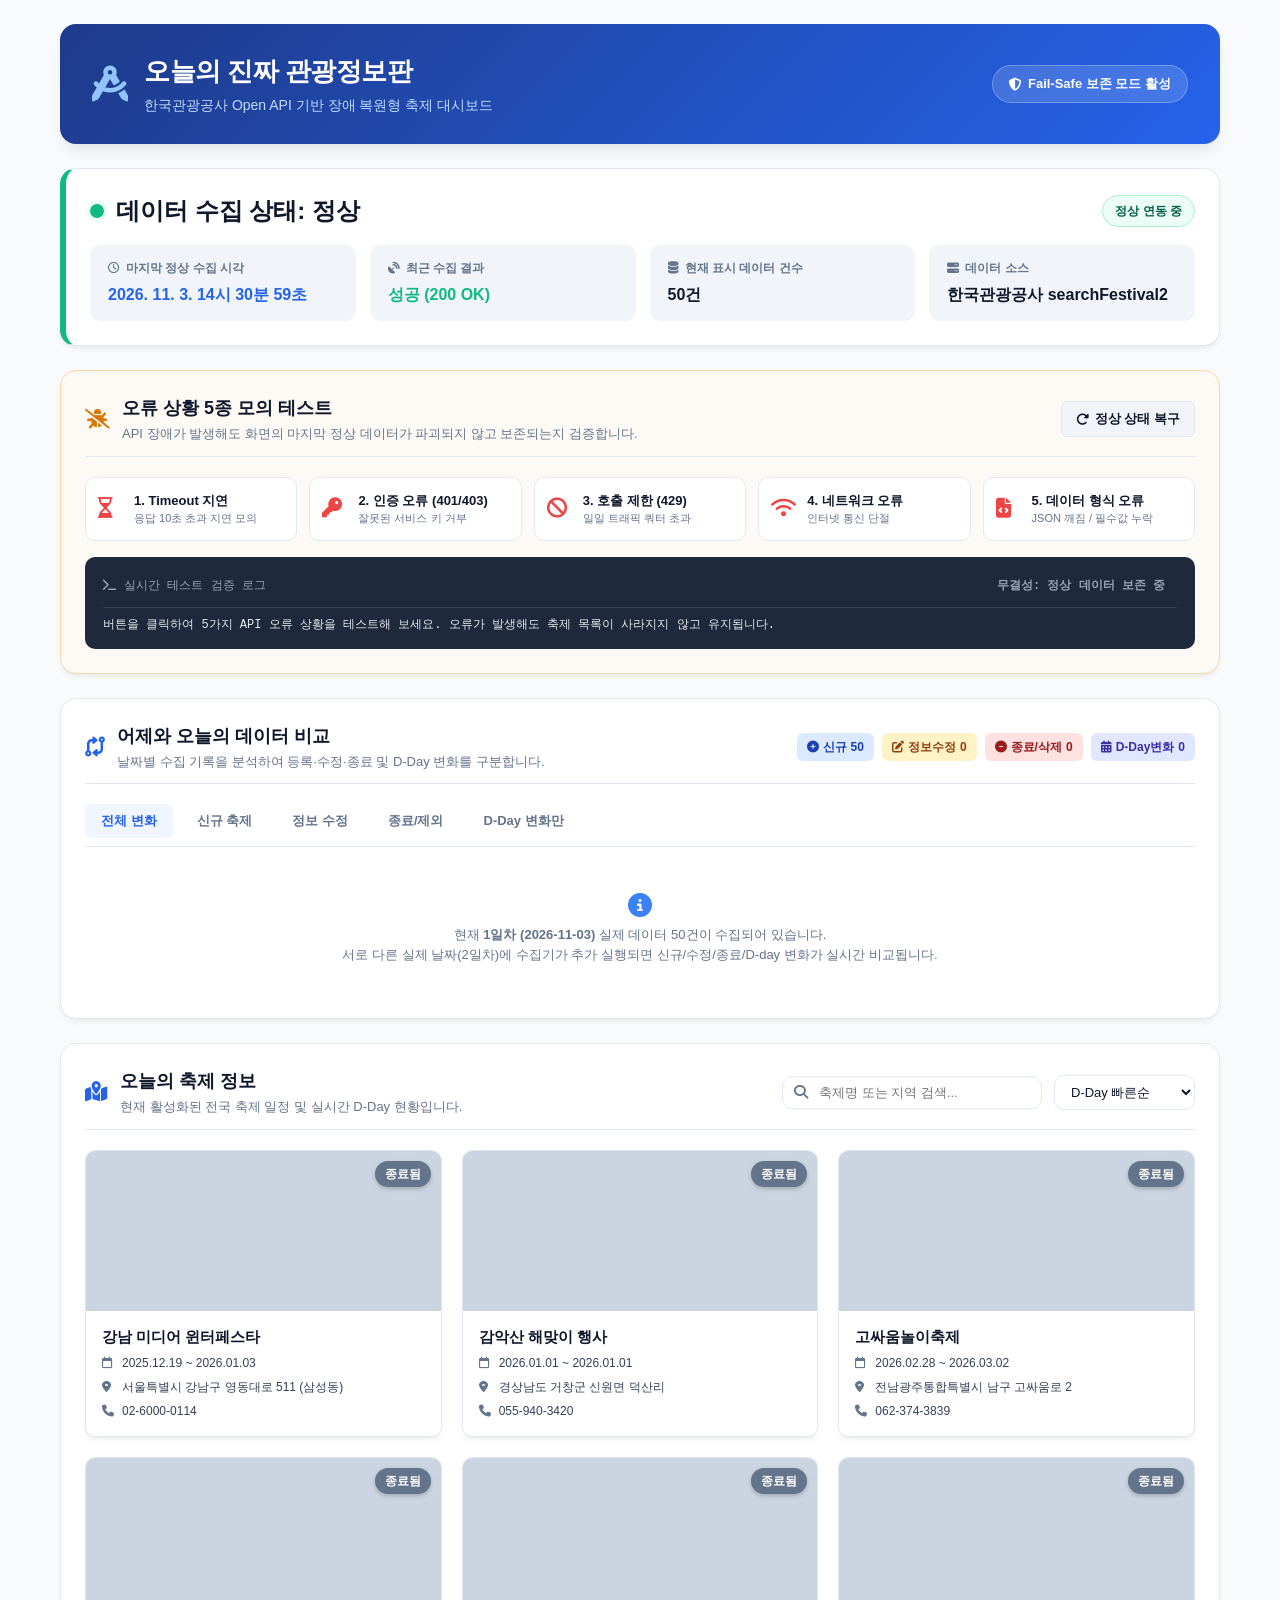
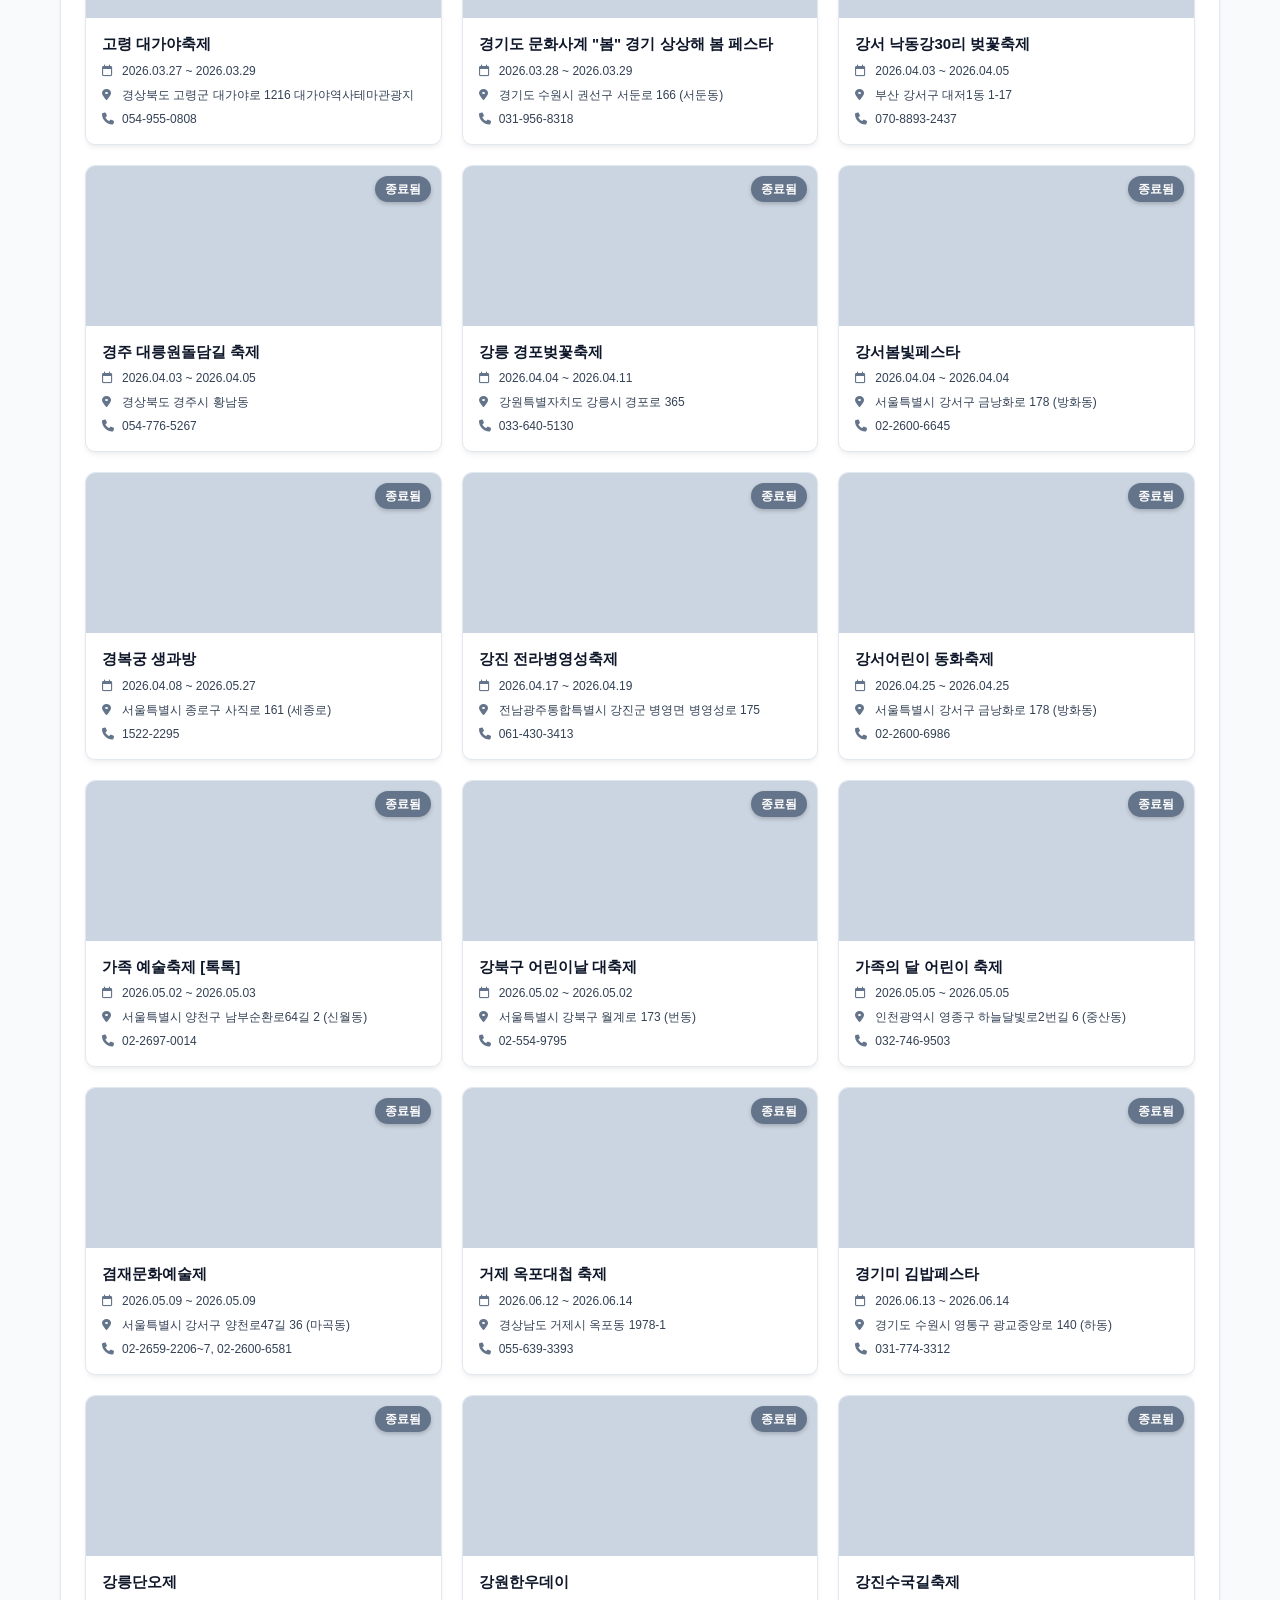
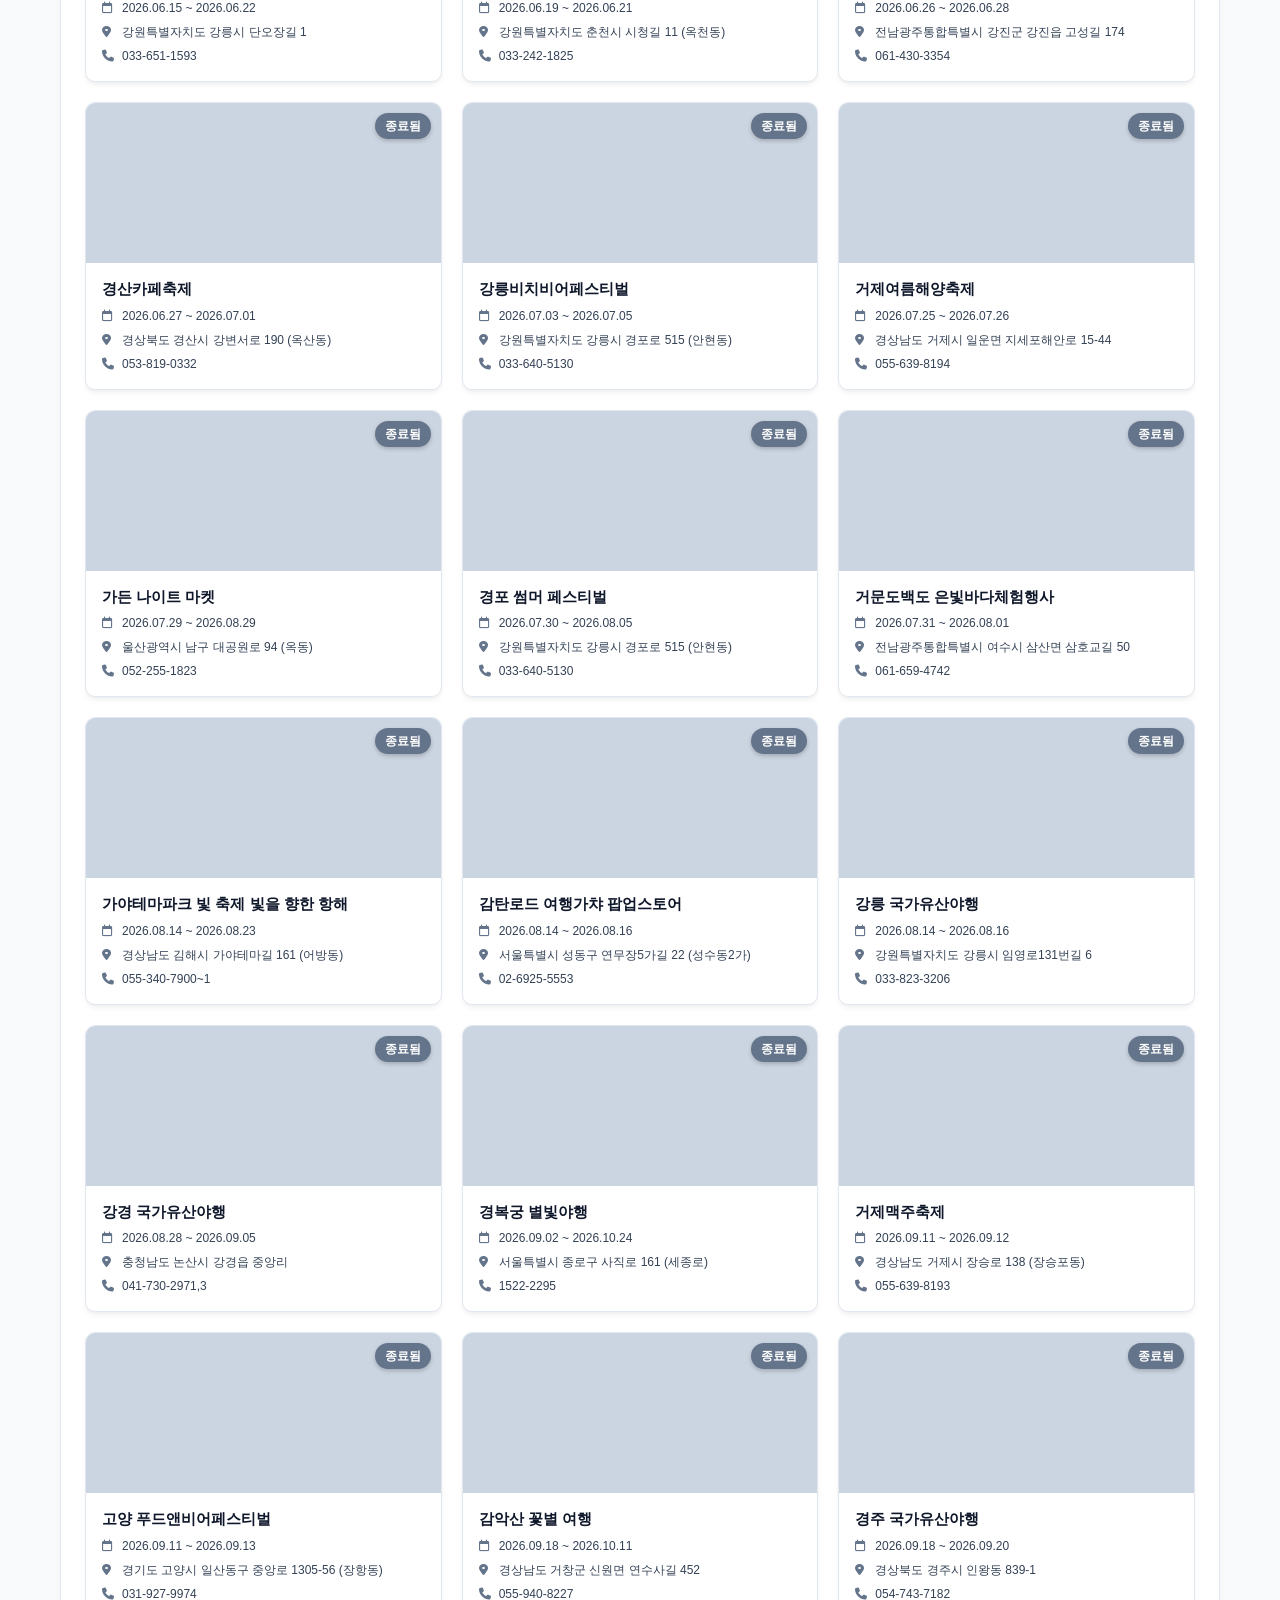
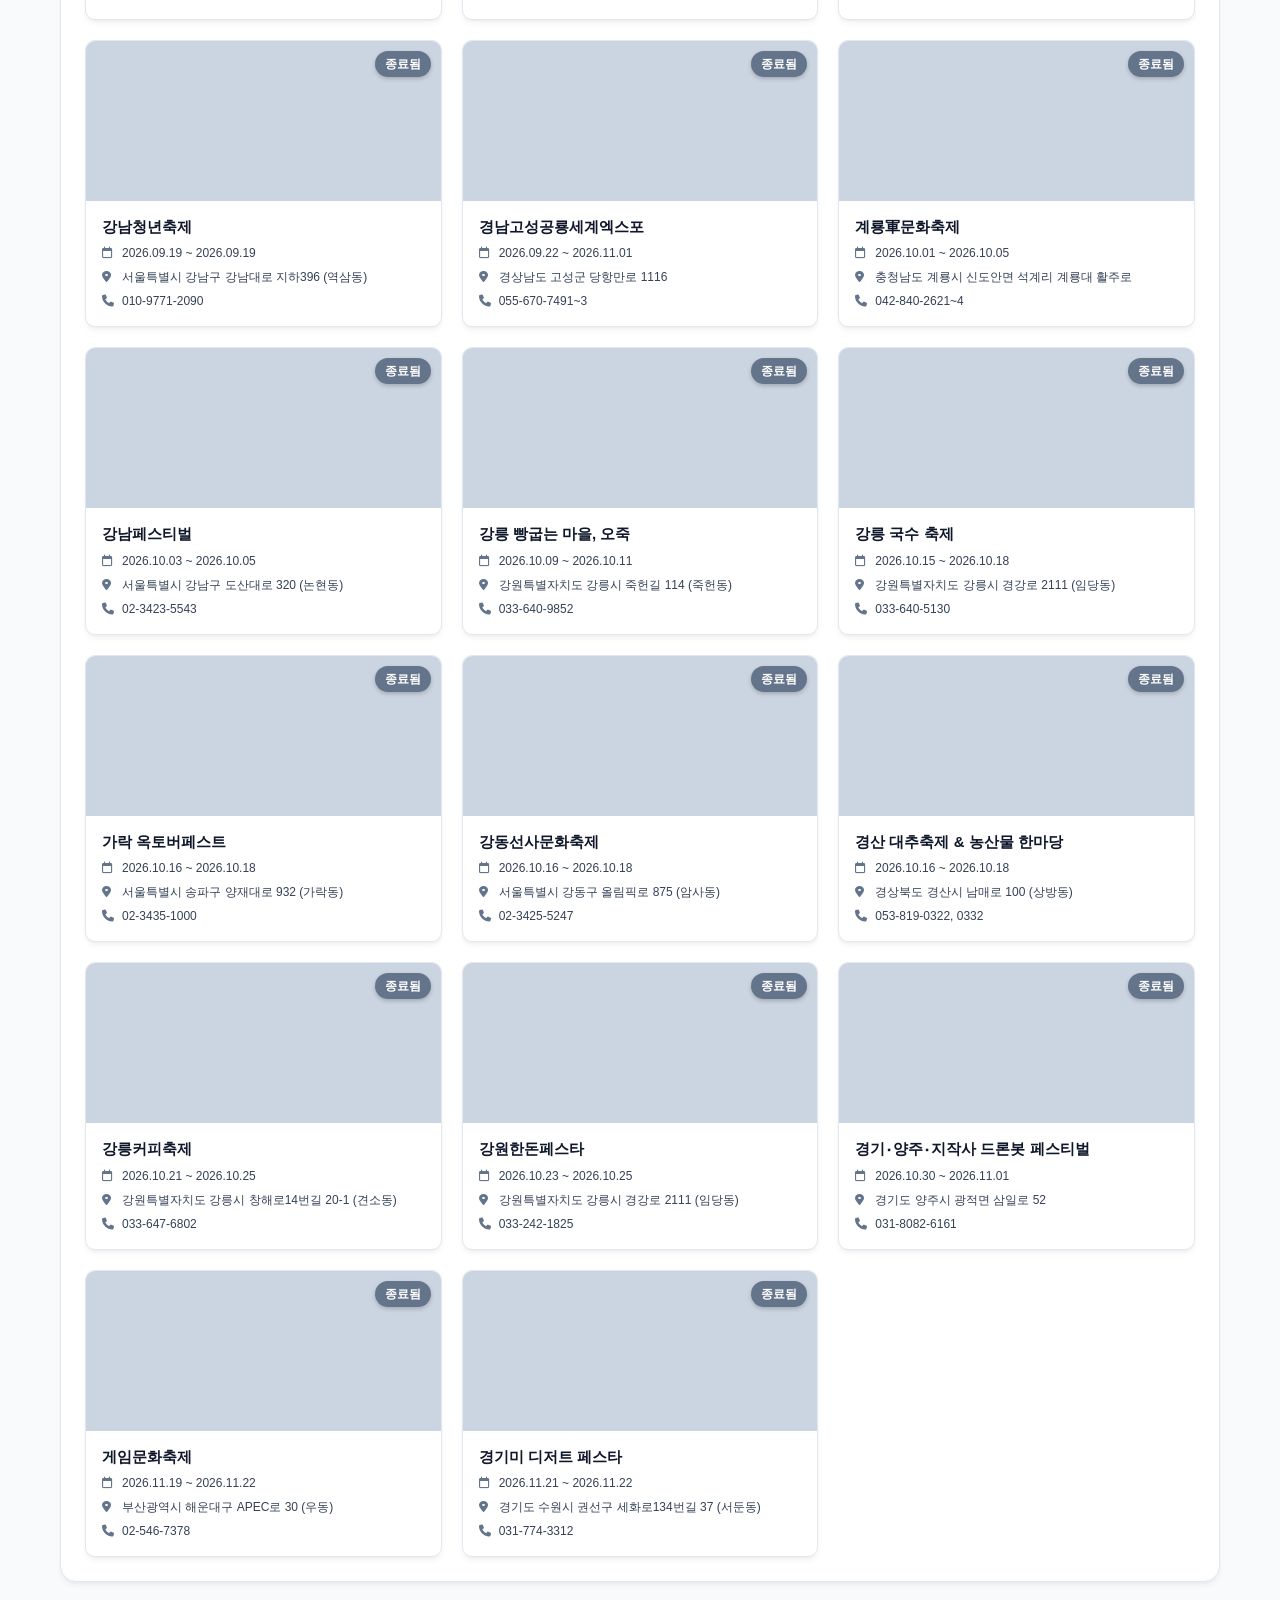
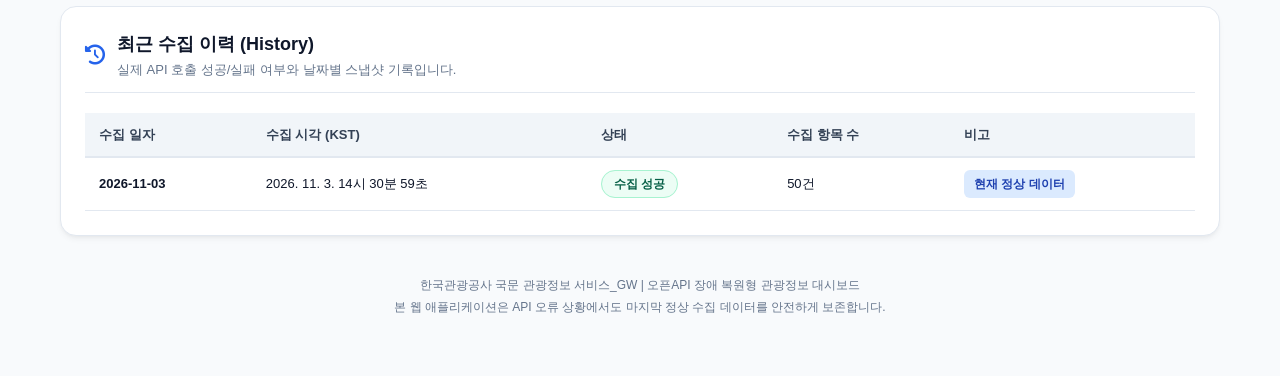
==== public/index.html @ 05edae43 "feat: 한국관광공사 API 연동 Fail-Safe 관광정보판 대시보드 및 5종 오류 테스트 구현" ====
<!DOCTYPE html>
<html lang="ko">
<head>
  <meta charset="UTF-8">
  <meta name="viewport" content="width=device-width, initial-scale=1.0">
  <title>오늘의 진짜 관광정보판 — 데이터가 안 올 때</title>
  <link rel="stylesheet" href="style.css">
  <link rel="stylesheet" href="https://cdnjs.cloudflare.com/ajax/libs/font-awesome/6.4.0/css/all.min.css">
</head>
<body>
  <div class="app-container">
    <!-- 헤더 -->
    <header class="main-header">
      <div class="header-content">
        <div class="logo-area">
          <i class="fa-solid fa-compass-drafting header-icon"></i>
          <div>
            <h1>오늘의 진짜 관광정보판</h1>
            <p class="subtitle">한국관광공사 Open API 기반 장애 복원형 축제 대시보드</p>
          </div>
        </div>
        <div class="header-badge">
          <span class="mode-badge"><i class="fa-solid fa-shield-halved"></i> Fail-Safe 보존 모드 활성</span>
        </div>
      </div>
    </header>

    <!-- 1. 오늘의 데이터 상태 영역 -->
    <section class="section status-section">
      <div class="card status-card">
        <div class="status-header">
          <div class="status-indicator-group">
            <span class="status-dot success" id="status-dot"></span>
            <h2 id="status-title">데이터 수집 상태: 정상</h2>
          </div>
          <span class="badge success" id="status-badge">정상 연동 중</span>
        </div>

        <div class="status-alert-banner hidden" id="status-banner">
          <i class="fa-solid fa-triangle-exclamation"></i>
          <div class="banner-text">
            <strong id="banner-title">API 응답 지연 / 오류 발생</strong>
            <p id="banner-desc">현재 API 통신에 일시적인 장애가 발생했으나, <strong>마지막 정상 수집된 데이터</strong>를 안전하게 보존하여 표시 중입니다.</p>
          </div>
        </div>

        <div class="status-grid">
          <div class="status-box">
            <span class="label"><i class="fa-regular fa-clock"></i> 마지막 정상 수집 시각</span>
            <span class="val highlight" id="last-success-time">로딩 중...</span>
          </div>
          <div class="status-box">
            <span class="label"><i class="fa-solid fa-satellite-dish"></i> 최근 수집 결과</span>
            <span class="val text-success" id="recent-result">성공 (200 OK)</span>
          </div>
          <div class="status-box">
            <span class="label"><i class="fa-solid fa-database"></i> 현재 표시 데이터 건수</span>
            <span class="val" id="current-count">0건</span>
          </div>
          <div class="status-box">
            <span class="label"><i class="fa-solid fa-server"></i> 데이터 소스</span>
            <span class="val text-muted">한국관광공사 searchFestival2</span>
          </div>
        </div>
      </div>
    </section>

    <!-- 5. 오류 테스트 5종 패널 (지시사항 4-④ & 5-5) -->
    <section class="section error-test-section">
      <div class="card error-test-card">
        <div class="section-title-wrap">
          <div class="title-with-icon">
            <i class="fa-solid fa-bug-slash icon-alert"></i>
            <div>
              <h3>오류 상황 5종 모의 테스트</h3>
              <p class="section-desc">API 장애가 발생해도 화면의 마지막 정상 데이터가 파괴되지 않고 보존되는지 검증합니다.</p>
            </div>
          </div>
          <button class="btn btn-reset" id="btn-reset-normal" title="정상 상태로 복구">
            <i class="fa-solid fa-rotate-right"></i> 정상 상태 복구
          </button>
        </div>

        <div class="test-buttons-grid">
          <button class="btn-test" data-test="timeout">
            <span class="test-icon"><i class="fa-regular fa-hourglass-half"></i></span>
            <div class="test-info">
              <strong>1. Timeout 지연</strong>
              <small>응답 10초 초과 지연 모의</small>
            </div>
          </button>
          <button class="btn-test" data-test="auth">
            <span class="test-icon"><i class="fa-solid fa-key"></i></span>
            <div class="test-info">
              <strong>2. 인증 오류 (401/403)</strong>
              <small>잘못된 서비스 키 거부</small>
            </div>
          </button>
          <button class="btn-test" data-test="rate-limit">
            <span class="test-icon"><i class="fa-solid fa-ban"></i></span>
            <div class="test-info">
              <strong>3. 호출 제한 (429)</strong>
              <small>일일 트래픽 쿼터 초과</small>
            </div>
          </button>
          <button class="btn-test" data-test="network">
            <span class="test-icon"><i class="fa-solid fa-wifi"></i></span>
            <div class="test-info">
              <strong>4. 네트워크 오류</strong>
              <small>인터넷 통신 단절</small>
            </div>
          </button>
          <button class="btn-test" data-test="malformed">
            <span class="test-icon"><i class="fa-solid fa-file-code"></i></span>
            <div class="test-info">
              <strong>5. 데이터 형식 오류</strong>
              <small>JSON 깨짐 / 필수값 누락</small>
            </div>
          </button>
        </div>

        <div class="test-result-box" id="test-result-box">
          <div class="result-header">
            <span><i class="fa-solid fa-terminal"></i> 실시간 테스트 검증 로그</span>
            <span class="badge" id="data-integrity-badge">무결성: 정상 데이터 보존 중</span>
          </div>
          <pre id="test-log">버튼을 클릭하여 5가지 API 오류 상황을 테스트해 보세요. 오류가 발생해도 축제 목록이 사라지지 않고 유지됩니다.</pre>
        </div>
      </div>
    </section>

    <!-- 3. 어제와 오늘의 데이터 비교 (지시사항 4-② & 5-3) -->
    <section class="section diff-section">
      <div class="card diff-card">
        <div class="section-title-wrap">
          <div class="title-with-icon">
            <i class="fa-solid fa-code-compare icon-primary"></i>
            <div>
              <h3>어제와 오늘의 데이터 비교</h3>
              <p class="section-desc">날짜별 수집 기록을 분석하여 등록·수정·종료 및 D-Day 변화를 구분합니다.</p>
            </div>
          </div>
          <div class="diff-summary-tags">
            <span class="tag tag-new"><i class="fa-solid fa-plus-circle"></i> 신규 <b id="diff-new-cnt">0</b></span>
            <span class="tag tag-edit"><i class="fa-solid fa-pen-to-square"></i> 정보수정 <b id="diff-edit-cnt">0</b></span>
            <span class="tag tag-end"><i class="fa-solid fa-circle-minus"></i> 종료/삭제 <b id="diff-del-cnt">0</b></span>
            <span class="tag tag-dday"><i class="fa-solid fa-calendar-days"></i> D-Day변화 <b id="diff-dday-cnt">0</b></span>
          </div>
        </div>

        <div class="diff-tabs">
          <button class="diff-tab active" data-tab="all">전체 변화</button>
          <button class="diff-tab" data-tab="new">신규 축제</button>
          <button class="diff-tab" data-tab="edit">정보 수정</button>
          <button class="diff-tab" data-tab="end">종료/제외</button>
          <button class="diff-tab" data-tab="dday">D-Day 변화만</button>
        </div>

        <div class="diff-list" id="diff-list">
          <div class="empty-state">비교 데이터를 분석하는 중입니다...</div>
        </div>
      </div>
    </section>

    <!-- 2. 오늘의 축제 정보 영역 (지시사항 4-① & 5-2) -->
    <section class="section festival-section">
      <div class="card festival-card">
        <div class="section-title-wrap">
          <div class="title-with-icon">
            <i class="fa-solid fa-map-location-dot icon-primary"></i>
            <div>
              <h3>오늘의 축제 정보</h3>
              <p class="section-desc">현재 활성화된 전국 축제 일정 및 실시간 D-Day 현황입니다.</p>
            </div>
          </div>
          <div class="search-sort-bar">
            <div class="search-input-wrap">
              <i class="fa-solid fa-magnifying-glass"></i>
              <input type="text" id="search-input" placeholder="축제명 또는 지역 검색...">
            </div>
            <select id="sort-select" class="custom-select">
              <option value="dday-asc">D-Day 빠른순</option>
              <option value="dday-desc">D-Day 늦은순</option>
              <option value="title-asc">축제명 가나다순</option>
              <option value="modified-desc">최근 수정일순</option>
            </select>
          </div>
        </div>

        <div class="festivals-grid" id="festivals-grid">
          <!-- 축제 카드들이 렌더링됩니다 -->
        </div>
      </div>
    </section>

    <!-- 4. 최근 수집 이력 (지시사항 4-⑤ & 5-4) -->
    <section class="section history-section">
      <div class="card history-card">
        <div class="section-title-wrap">
          <div class="title-with-icon">
            <i class="fa-solid fa-history icon-primary"></i>
            <div>
              <h3>최근 수집 이력 (History)</h3>
              <p class="section-desc">실제 API 호출 성공/실패 여부와 날짜별 스냅샷 기록입니다.</p>
            </div>
          </div>
        </div>

        <div class="history-table-container">
          <table class="history-table">
            <thead>
              <tr>
                <th>수집 일자</th>
                <th>수집 시각 (KST)</th>
                <th>상태</th>
                <th>수집 항목 수</th>
                <th>비고</th>
              </tr>
            </thead>
            <tbody id="history-tbody">
              <!-- 히스토리 목록이 렌더링됩니다 -->
            </tbody>
          </table>
        </div>
      </div>
    </section>

    <footer class="main-footer">
      <p>한국관광공사 국문 관광정보 서비스_GW | 오픈API 장애 복원형 관광정보 대시보드</p>
      <p class="sub">본 웹 애플리케이션은 API 오류 상황에서도 마지막 정상 수집 데이터를 안전하게 보존합니다.</p>
    </footer>
  </div>

  <script src="script.js"></script>
</body>
</html>
---- public/style.css ----
/* =========================================================
   오늘의 진짜 관광정보판 — 현대적 & 신뢰성 높은 반응형 스타일시트
   ========================================================= */

:root {
  --primary: #2563eb;
  --primary-hover: #1d4ed8;
  --primary-light: #eff6ff;
  --success: #10b981;
  --success-bg: #ecfdf5;
  --warning: #f59e0b;
  --warning-bg: #fffbeb;
  --danger: #ef4444;
  --danger-bg: #fef2f2;
  --dark: #0f172a;
  --gray-700: #334155;
  --gray-500: #64748b;
  --gray-200: #e2e8f0;
  --gray-100: #f1f5f9;
  --bg-body: #f8fafc;
  --card-bg: #ffffff;
  --radius-lg: 16px;
  --radius-md: 10px;
  --radius-sm: 6px;
  --shadow: 0 4px 6px -1px rgba(0, 0, 0, 0.05), 0 2px 4px -2px rgba(0, 0, 0, 0.05);
  --shadow-lg: 0 10px 15px -3px rgba(0, 0, 0, 0.08), 0 4px 6px -4px rgba(0, 0, 0, 0.04);
}

* {
  box-sizing: border-box;
  margin: 0;
  padding: 0;
}

body {
  font-family: -apple-system, BlinkMacSystemFont, "Pretendard", "Segoe UI", Roboto, "Helvetica Neue", Arial, sans-serif;
  background-color: var(--bg-body);
  color: var(--dark);
  line-height: 1.5;
  -webkit-font-smoothing: antialiased;
}

.app-container {
  max-width: 1200px;
  margin: 0 auto;
  padding: 24px 20px 60px;
}

/* Header */
.main-header {
  background: linear-gradient(135deg, #1e3a8a 0%, #2563eb 100%);
  color: #ffffff;
  padding: 28px 32px;
  border-radius: var(--radius-lg);
  margin-bottom: 24px;
  box-shadow: var(--shadow-lg);
}

.header-content {
  display: flex;
  justify-content: space-between;
  align-items: center;
  flex-wrap: wrap;
  gap: 16px;
}

.logo-area {
  display: flex;
  align-items: center;
  gap: 16px;
}

.header-icon {
  font-size: 36px;
  color: #93c5fd;
}

.main-header h1 {
  font-size: 26px;
  font-weight: 800;
  letter-spacing: -0.5px;
}

.main-header .subtitle {
  font-size: 14px;
  color: #bfdbfe;
  margin-top: 4px;
}

.mode-badge {
  background: rgba(255, 255, 255, 0.15);
  backdrop-filter: blur(8px);
  padding: 8px 16px;
  border-radius: 9999px;
  font-size: 13px;
  font-weight: 600;
  border: 1px solid rgba(255, 255, 255, 0.25);
  display: inline-flex;
  align-items: center;
  gap: 6px;
}

/* Sections & Cards */
.section {
  margin-bottom: 24px;
}

.card {
  background: var(--card-bg);
  border-radius: var(--radius-lg);
  padding: 24px;
  border: 1px solid var(--gray-200);
  box-shadow: var(--shadow);
}

.section-title-wrap {
  display: flex;
  justify-content: space-between;
  align-items: center;
  flex-wrap: wrap;
  gap: 12px;
  margin-bottom: 20px;
  padding-bottom: 12px;
  border-bottom: 1px solid var(--gray-200);
}

.title-with-icon {
  display: flex;
  align-items: center;
  gap: 12px;
}

.title-with-icon h3 {
  font-size: 18px;
  font-weight: 700;
  color: var(--dark);
}

.section-desc {
  font-size: 13px;
  color: var(--gray-500);
  margin-top: 2px;
}

.icon-primary {
  font-size: 20px;
  color: var(--primary);
}

.icon-alert {
  font-size: 20px;
  color: #d97706;
}

/* 1. Status Section */
.status-card {
  background: #ffffff;
  border-left: 6px solid var(--success);
  transition: all 0.3s ease;
}

.status-card.error-mode {
  border-left-color: var(--danger);
}

.status-header {
  display: flex;
  justify-content: space-between;
  align-items: center;
  margin-bottom: 16px;
}

.status-indicator-group {
  display: flex;
  align-items: center;
  gap: 12px;
}

.status-dot {
  width: 14px;
  height: 14px;
  border-radius: 50%;
  background-color: var(--success);
  box-shadow: 0 0 0 4px var(--success-bg);
  animation: pulse 2s infinite;
}

.status-dot.error {
  background-color: var(--danger);
  box-shadow: 0 0 0 4px var(--danger-bg);
}

@keyframes pulse {
  0% { transform: scale(0.95); opacity: 0.9; }
  50% { transform: scale(1.1); opacity: 1; }
  100% { transform: scale(0.95); opacity: 0.9; }
}

.status-grid {
  display: grid;
  grid-template-columns: repeat(auto-fit, minmax(220px, 1fr));
  gap: 14px;
}

.status-box {
  background: var(--gray-100);
  padding: 14px 18px;
  border-radius: var(--radius-md);
  display: flex;
  flex-direction: column;
  gap: 6px;
}

.status-box .label {
  font-size: 12px;
  color: var(--gray-500);
  font-weight: 600;
  display: flex;
  align-items: center;
  gap: 6px;
}

.status-box .val {
  font-size: 16px;
  font-weight: 700;
  color: var(--dark);
}

.status-box .val.highlight {
  color: var(--primary);
}

.status-box .val.text-success {
  color: var(--success);
}

.status-alert-banner {
  background-color: #fef2f2;
  border: 1px solid #fecaca;
  color: #991b1b;
  padding: 14px 18px;
  border-radius: var(--radius-md);
  display: flex;
  align-items: flex-start;
  gap: 14px;
  margin-bottom: 18px;
}

.status-alert-banner i {
  font-size: 22px;
  margin-top: 2px;
  color: var(--danger);
}

.status-alert-banner.hidden {
  display: none;
}

.banner-text strong {
  display: block;
  font-size: 14px;
  margin-bottom: 2px;
}

.banner-text p {
  font-size: 13px;
  line-height: 1.4;
}

/* Badges & Tags */
.badge {
  padding: 6px 12px;
  border-radius: 9999px;
  font-size: 12px;
  font-weight: 700;
}

.badge.success {
  background: var(--success-bg);
  color: #065f46;
  border: 1px solid #a7f3d0;
}

.badge.danger {
  background: var(--danger-bg);
  color: #991b1b;
  border: 1px solid #fecaca;
}

/* 5. Error Testing Section */
.error-test-card {
  background: #fdfaf6;
  border-color: #fed7aa;
}

.test-buttons-grid {
  display: grid;
  grid-template-columns: repeat(auto-fit, minmax(190px, 1fr));
  gap: 12px;
  margin-bottom: 16px;
}

.btn-test {
  background: #ffffff;
  border: 1px solid var(--gray-200);
  border-radius: var(--radius-md);
  padding: 14px 12px;
  text-align: left;
  cursor: pointer;
  transition: all 0.2s ease;
  display: flex;
  align-items: center;
  gap: 10px;
}

.btn-test:hover {
  border-color: var(--danger);
  background-color: var(--danger-bg);
  transform: translateY(-2px);
  box-shadow: 0 4px 6px -1px rgba(239, 68, 68, 0.15);
}

.btn-test .test-icon {
  font-size: 20px;
  color: var(--danger);
  min-width: 26px;
}

.btn-test strong {
  display: block;
  font-size: 13px;
  color: var(--dark);
}

.btn-test small {
  font-size: 11px;
  color: var(--gray-500);
}

.btn-reset {
  background: var(--gray-100);
  color: var(--dark);
  border: 1px solid var(--gray-200);
  padding: 8px 14px;
  border-radius: var(--radius-sm);
  font-size: 13px;
  font-weight: 600;
  cursor: pointer;
  display: inline-flex;
  align-items: center;
  gap: 6px;
  transition: background 0.2s ease;
}

.btn-reset:hover {
  background: var(--gray-200);
}

.test-result-box {
  background: #1e293b;
  color: #e2e8f0;
  border-radius: var(--radius-md);
  padding: 14px 18px;
  font-family: Consolas, Monaco, monospace;
}

.result-header {
  display: flex;
  justify-content: space-between;
  align-items: center;
  margin-bottom: 8px;
  font-size: 12px;
  color: #94a3b8;
  border-bottom: 1px solid #334155;
  padding-bottom: 6px;
}

#test-log {
  white-space: pre-wrap;
  font-size: 12px;
  line-height: 1.6;
  max-height: 120px;
  overflow-y: auto;
}

/* 3. Diff Section */
.diff-summary-tags {
  display: flex;
  gap: 8px;
  flex-wrap: wrap;
}

.tag {
  padding: 5px 10px;
  border-radius: var(--radius-sm);
  font-size: 12px;
  font-weight: 600;
  display: inline-flex;
  align-items: center;
  gap: 4px;
}

.tag-new { background: #dbeafe; color: #1e40af; }
.tag-edit { background: #fef3c7; color: #92400e; }
.tag-end { background: #fee2e2; color: #991b1b; }
.tag-dday { background: #e0e7ff; color: #3730a3; }

.diff-tabs {
  display: flex;
  gap: 8px;
  margin-bottom: 16px;
  border-bottom: 1px solid var(--gray-200);
  padding-bottom: 8px;
  overflow-x: auto;
}

.diff-tab {
  background: transparent;
  border: none;
  padding: 8px 16px;
  border-radius: var(--radius-sm);
  font-size: 13px;
  font-weight: 600;
  color: var(--gray-500);
  cursor: pointer;
  white-space: nowrap;
}

.diff-tab.active {
  background: var(--primary-light);
  color: var(--primary);
}

.diff-list {
  display: flex;
  flex-direction: column;
  gap: 10px;
}

.diff-item {
  padding: 12px 16px;
  border-radius: var(--radius-md);
  border: 1px solid var(--gray-200);
  display: flex;
  justify-content: space-between;
  align-items: center;
  flex-wrap: wrap;
  gap: 10px;
  background: #ffffff;
}

.diff-item.diff-new { border-left: 4px solid #3b82f6; }
.diff-item.diff-edit { border-left: 4px solid #f59e0b; }
.diff-item.diff-end { border-left: 4px solid #ef4444; background: #fff5f5; }
.diff-item.diff-dday { border-left: 4px solid #6366f1; }

.diff-info strong {
  font-size: 14px;
  color: var(--dark);
}

.diff-info .meta {
  font-size: 12px;
  color: var(--gray-500);
  margin-top: 2px;
}

/* 2. Festivals Section */
.search-sort-bar {
  display: flex;
  gap: 12px;
  align-items: center;
}

.search-input-wrap {
  position: relative;
  min-width: 260px;
}

.search-input-wrap i {
  position: absolute;
  left: 12px;
  top: 50%;
  transform: translateY(-50%);
  color: var(--gray-500);
  font-size: 14px;
}

.search-input-wrap input {
  width: 100%;
  padding: 8px 12px 8px 36px;
  border-radius: var(--radius-md);
  border: 1px solid var(--gray-200);
  font-size: 13px;
  outline: none;
}

.search-input-wrap input:focus {
  border-color: var(--primary);
  box-shadow: 0 0 0 3px rgba(37, 99, 235, 0.1);
}

.custom-select {
  padding: 8px 12px;
  border-radius: var(--radius-md);
  border: 1px solid var(--gray-200);
  font-size: 13px;
  background: #ffffff;
  color: var(--dark);
  outline: none;
  cursor: pointer;
}

.festivals-grid {
  display: grid;
  grid-template-columns: repeat(auto-fill, minmax(280px, 1fr));
  gap: 20px;
}

.festival-card-item {
  background: #ffffff;
  border: 1px solid var(--gray-200);
  border-radius: var(--radius-md);
  overflow: hidden;
  box-shadow: var(--shadow);
  display: flex;
  flex-direction: column;
  transition: transform 0.2s ease, box-shadow 0.2s ease;
}

.festival-card-item:hover {
  transform: translateY(-4px);
  box-shadow: var(--shadow-lg);
}

.card-img-wrap {
  width: 100%;
  height: 160px;
  background-color: #cbd5e1;
  position: relative;
  overflow: hidden;
}

.card-img {
  width: 100%;
  height: 160px;
  object-fit: cover;
  display: block;
}

.dday-badge {
  position: absolute;
  top: 10px;
  right: 10px;
  padding: 4px 10px;
  border-radius: 9999px;
  font-size: 12px;
  font-weight: 800;
  box-shadow: 0 2px 4px rgba(0,0,0,0.2);
}

.dday-future { background: #3b82f6; color: #ffffff; }
.dday-now { background: #10b981; color: #ffffff; animation: pulse 1.8s infinite; }
.dday-past { background: #64748b; color: #ffffff; }

.card-body {
  padding: 16px;
  display: flex;
  flex-direction: column;
  flex-grow: 1;
}

.card-body h4 {
  font-size: 15px;
  font-weight: 700;
  color: var(--dark);
  margin-bottom: 8px;
  line-height: 1.3;
}

.card-details {
  display: flex;
  flex-direction: column;
  gap: 6px;
  font-size: 12px;
  color: var(--gray-700);
  margin-top: auto;
}

.card-details span {
  display: flex;
  align-items: center;
  gap: 6px;
}

.card-details i {
  color: var(--gray-500);
  width: 14px;
}

/* 4. History Table */
.history-table-container {
  overflow-x: auto;
}

.history-table {
  width: 100%;
  border-collapse: collapse;
  font-size: 13px;
  text-align: left;
}

.history-table th {
  background: var(--gray-100);
  padding: 12px 14px;
  color: var(--gray-700);
  font-weight: 700;
  border-bottom: 2px solid var(--gray-200);
}

.history-table td {
  padding: 12px 14px;
  border-bottom: 1px solid var(--gray-200);
  color: var(--dark);
}

.history-table tr:hover {
  background-color: var(--bg-body);
}

/* Empty State */
.empty-state {
  text-align: center;
  padding: 30px;
  color: var(--gray-500);
  font-size: 13px;
}

/* Footer */
.main-footer {
  text-align: center;
  margin-top: 40px;
  font-size: 12px;
  color: var(--gray-500);
}

.main-footer .sub {
  margin-top: 4px;
  color: var(--gray-500);
}

/* Mobile Responsive */
@media (max-width: 768px) {
  .app-container {
    padding: 14px 12px 40px;
  }
  .main-header {
    padding: 20px;
  }
  .main-header h1 {
    font-size: 20px;
  }
  .search-sort-bar {
    flex-direction: column;
    width: 100%;
  }
  .search-input-wrap {
    min-width: 100%;
  }
  .custom-select {
    width: 100%;
  }
}
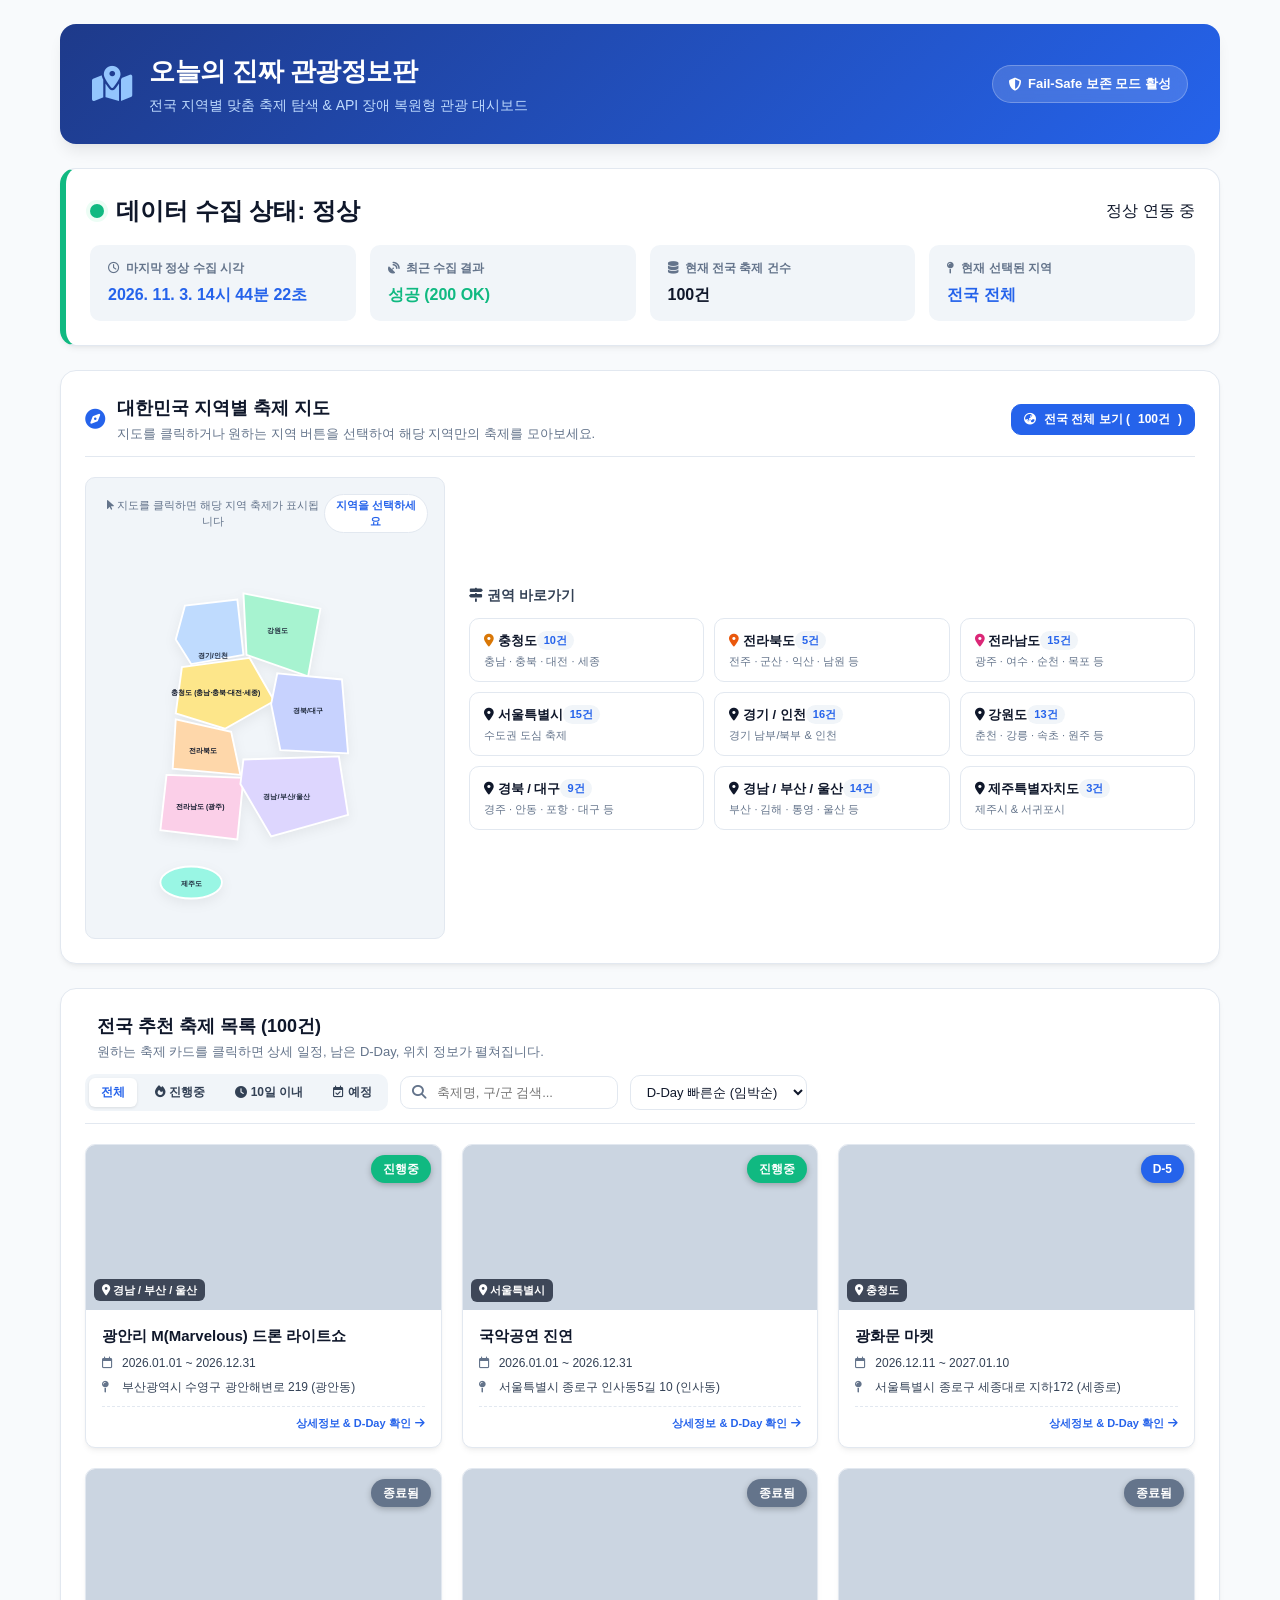
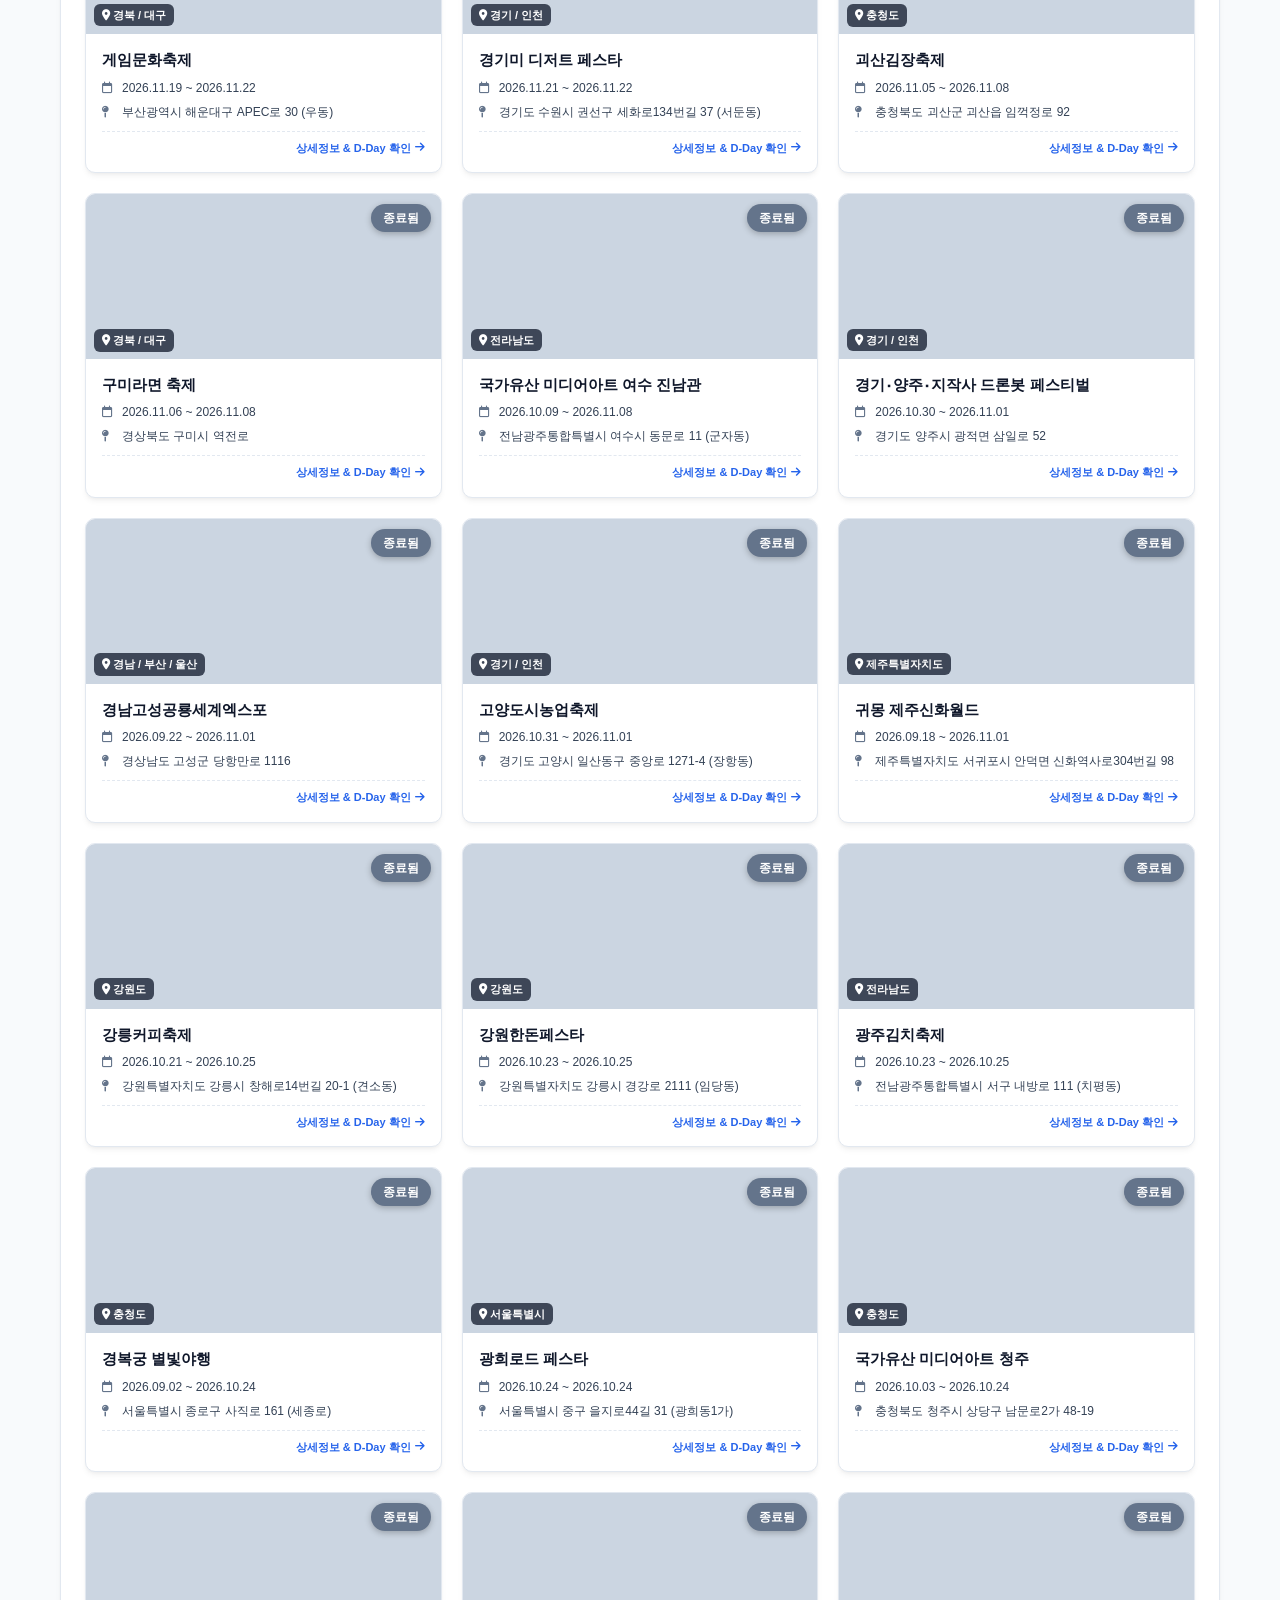
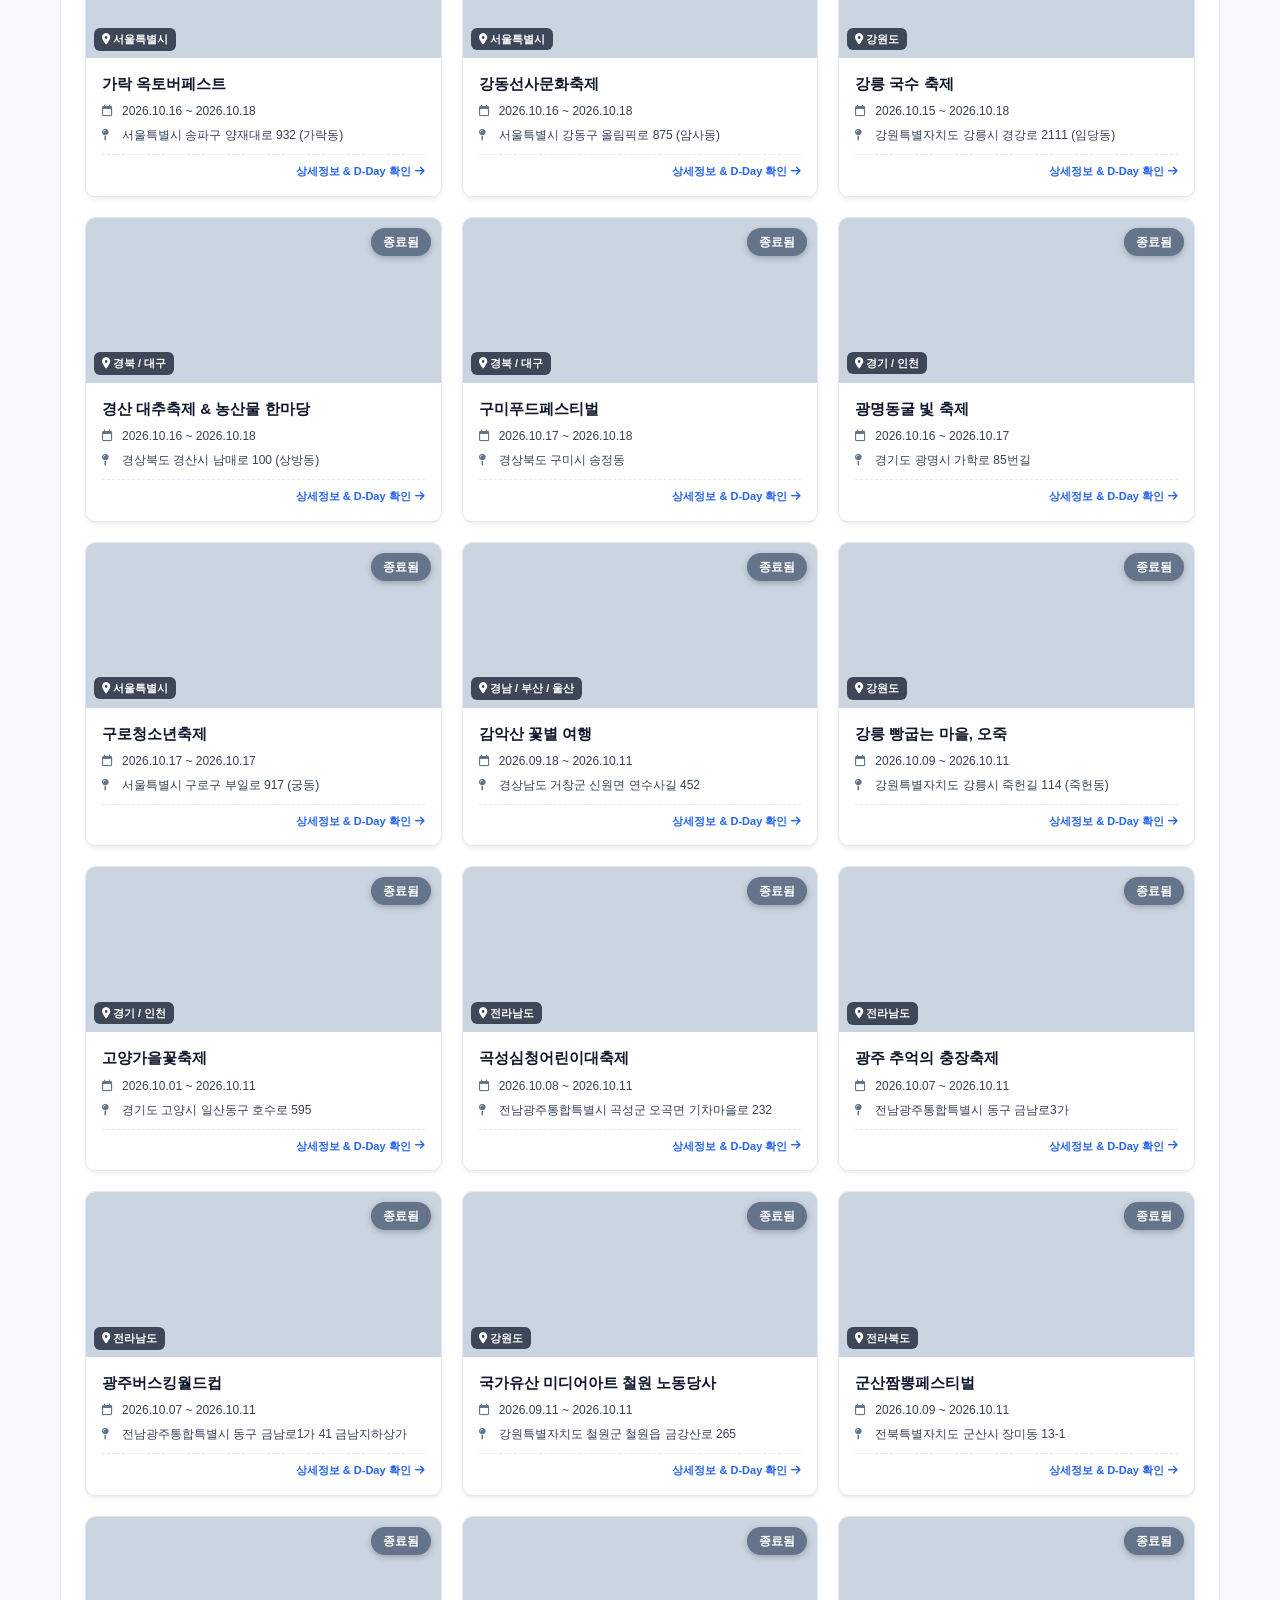
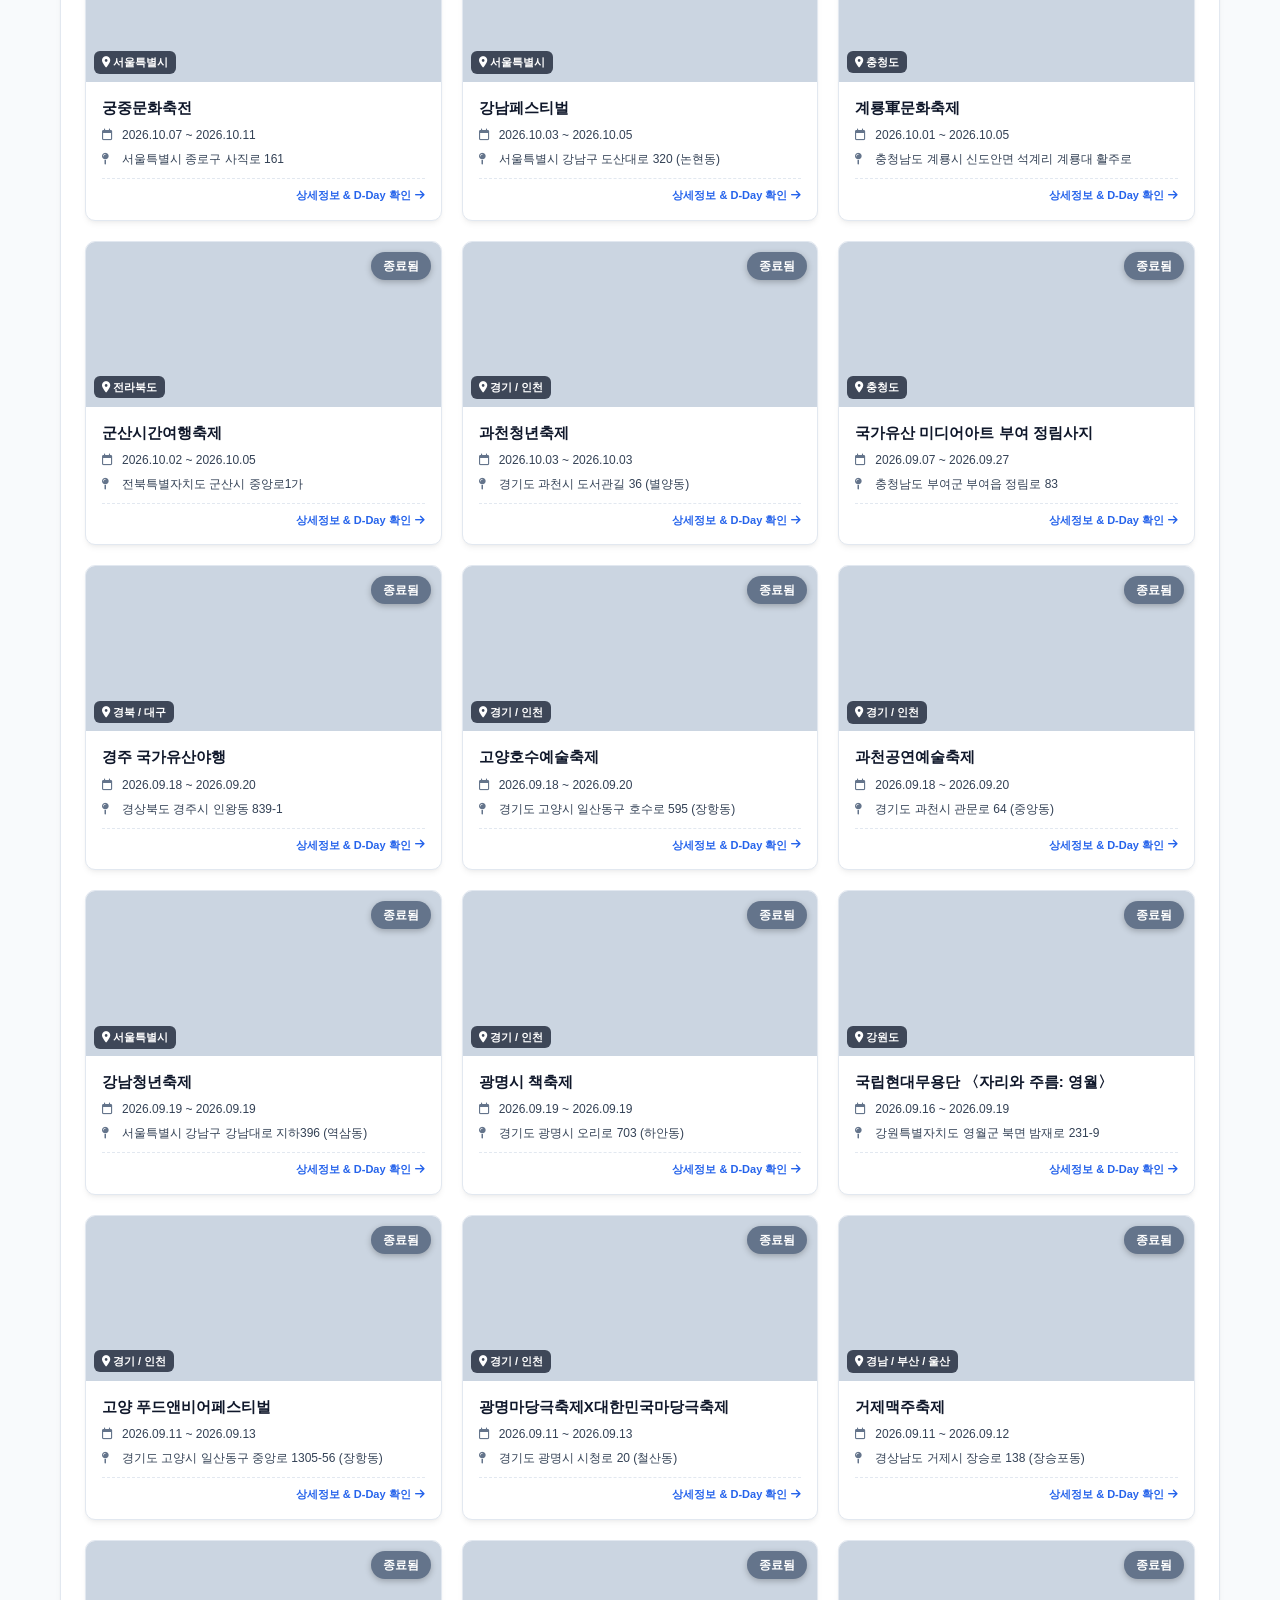
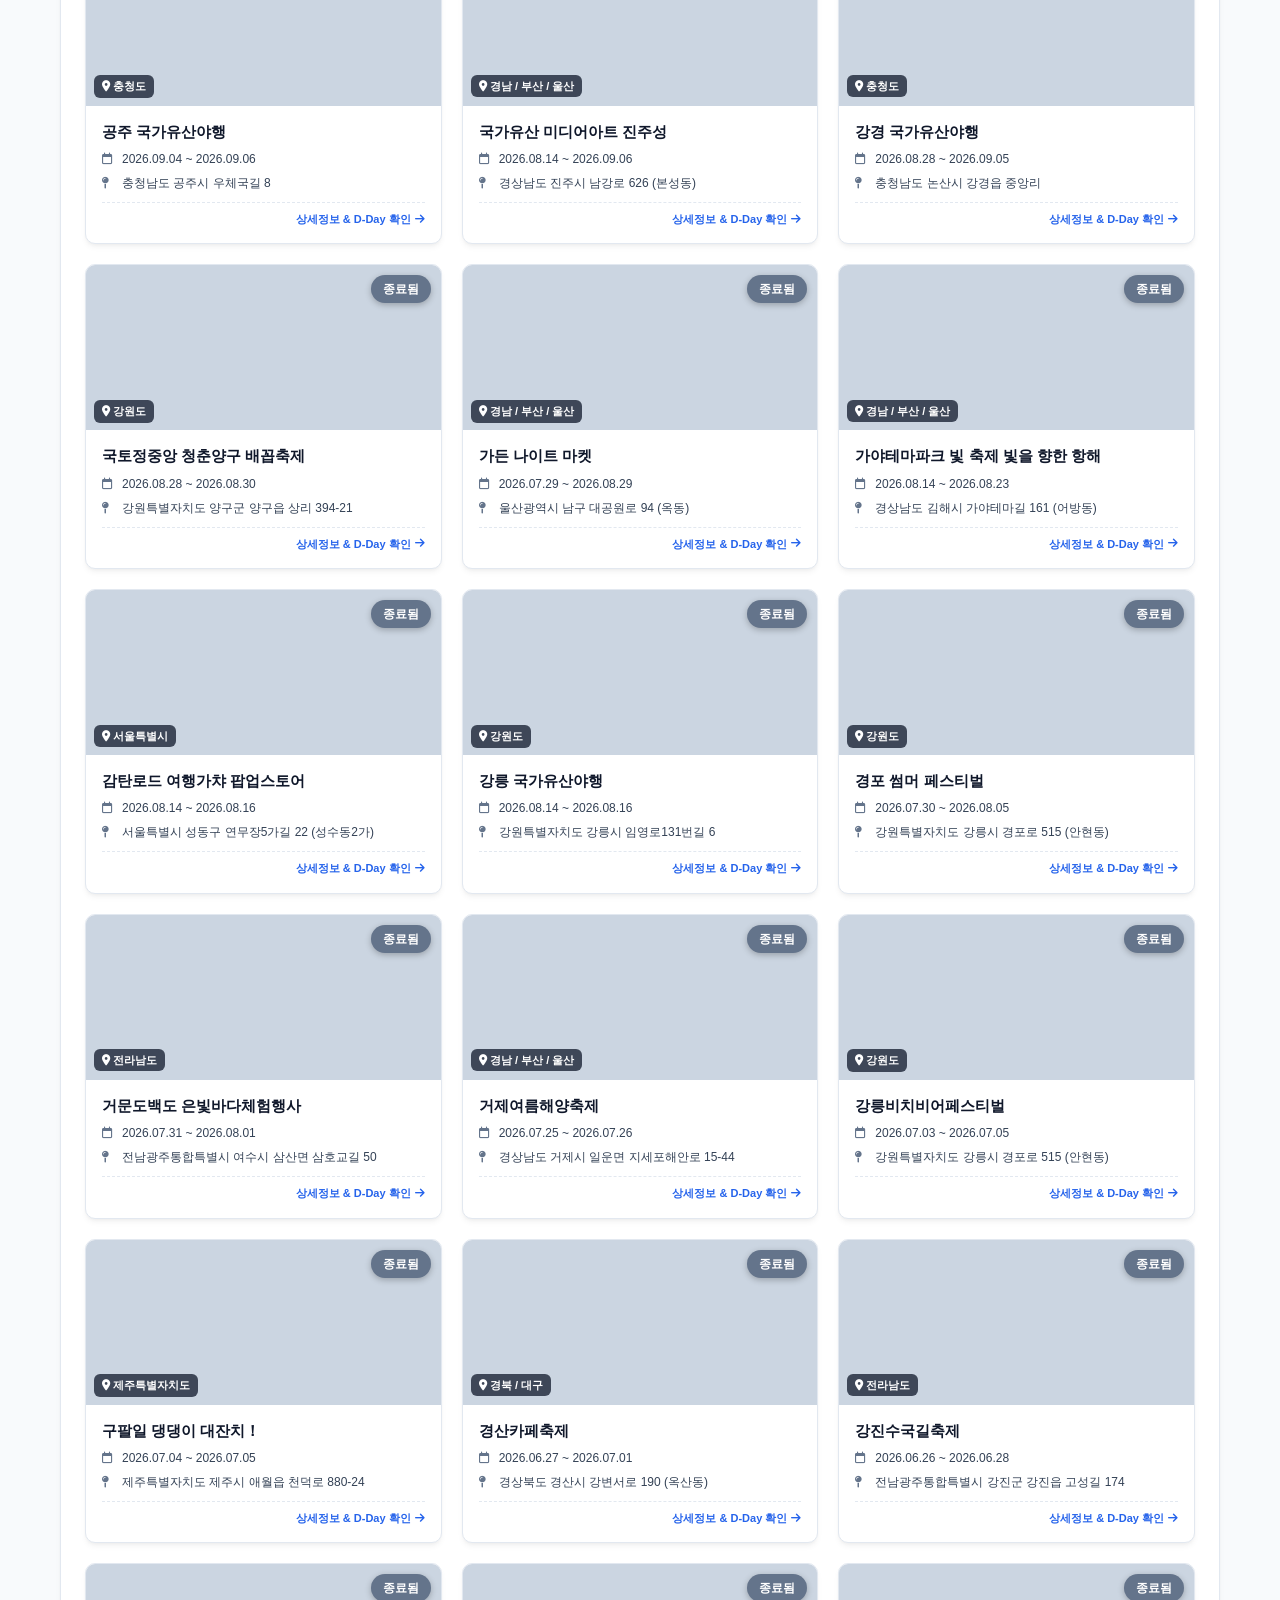
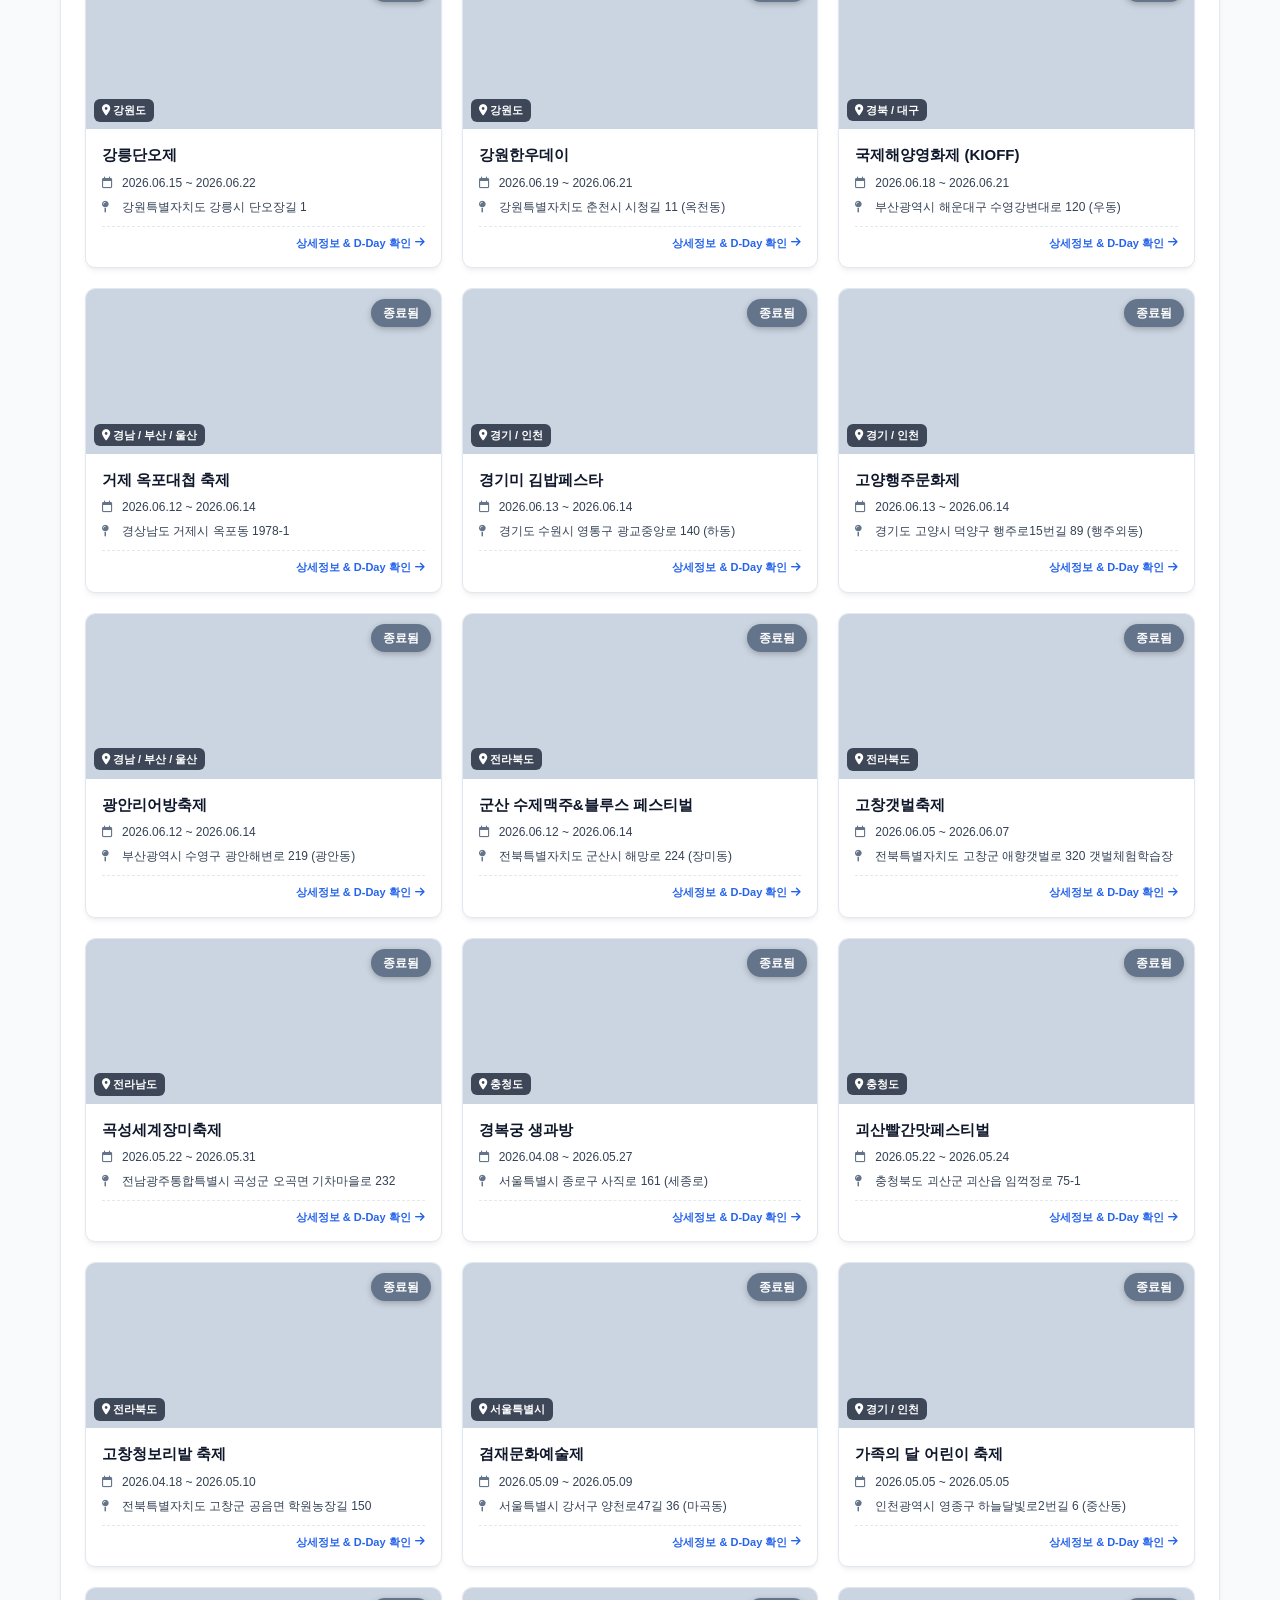
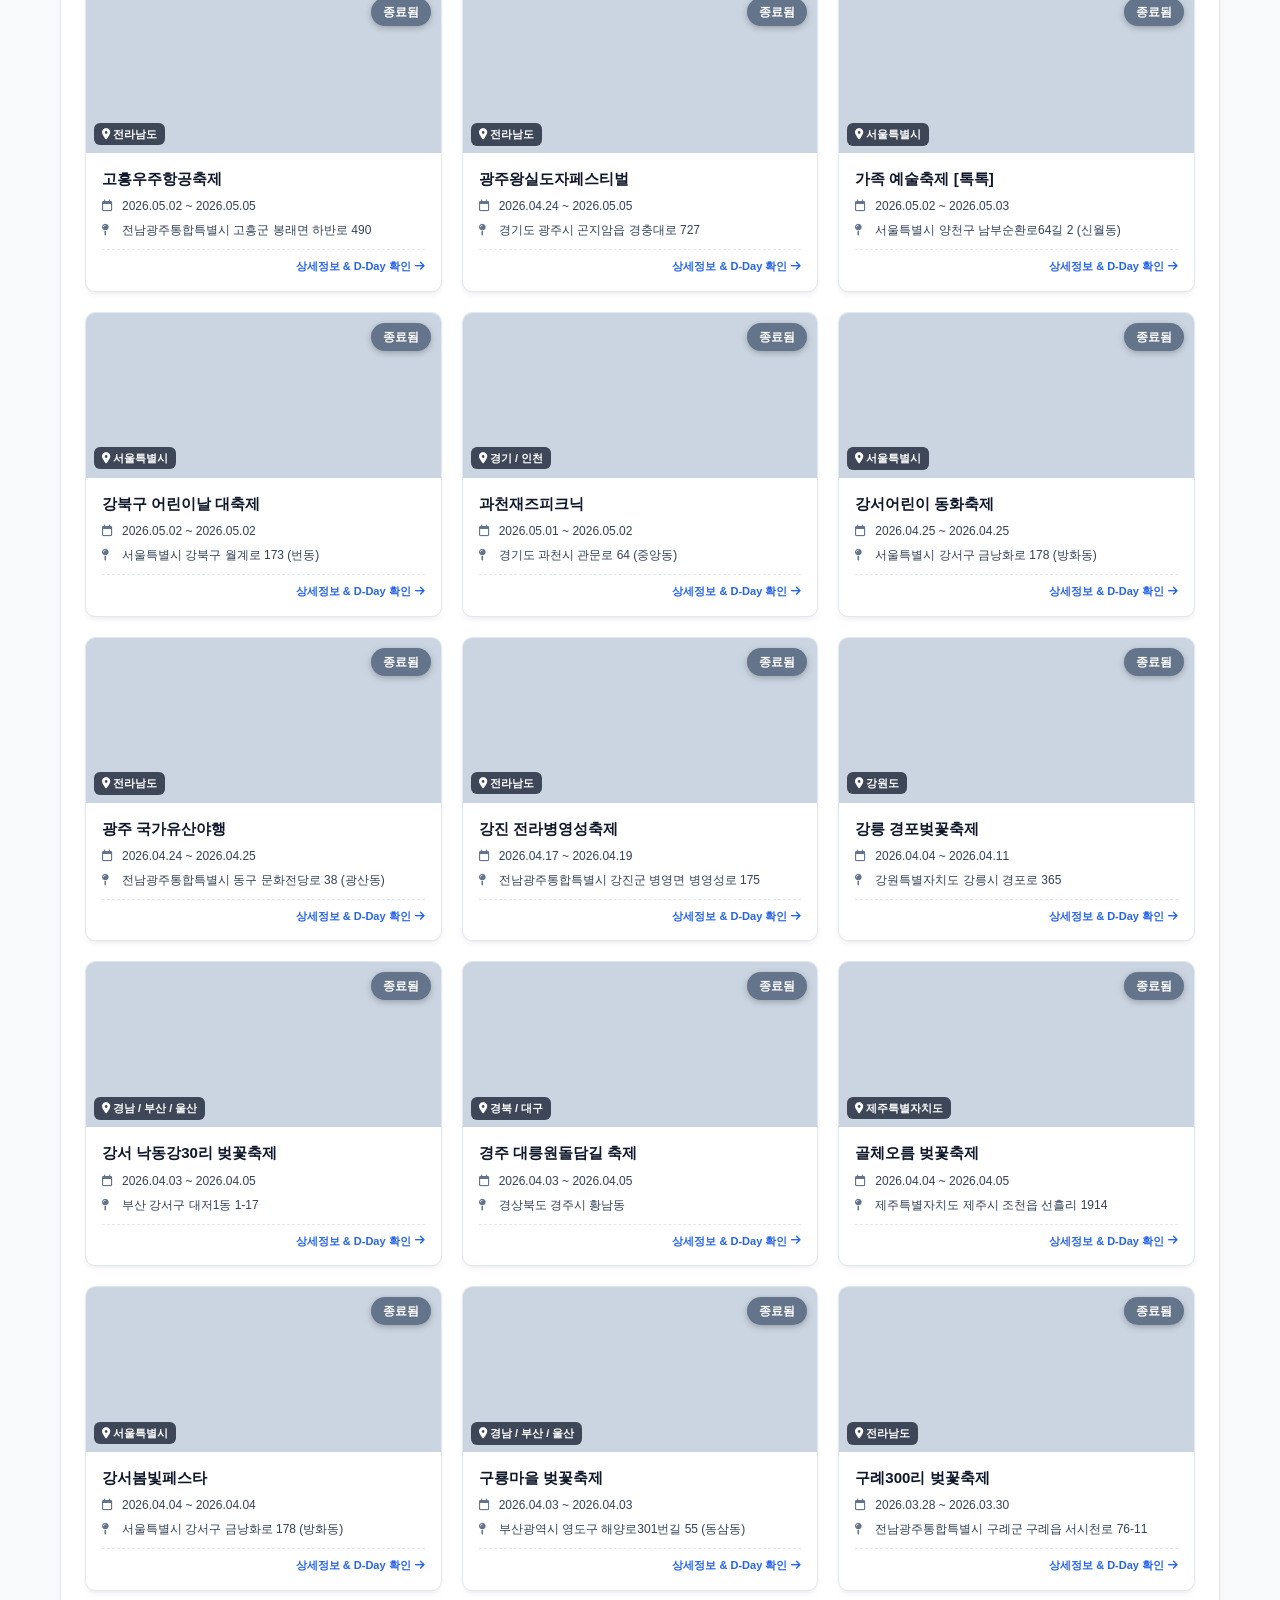
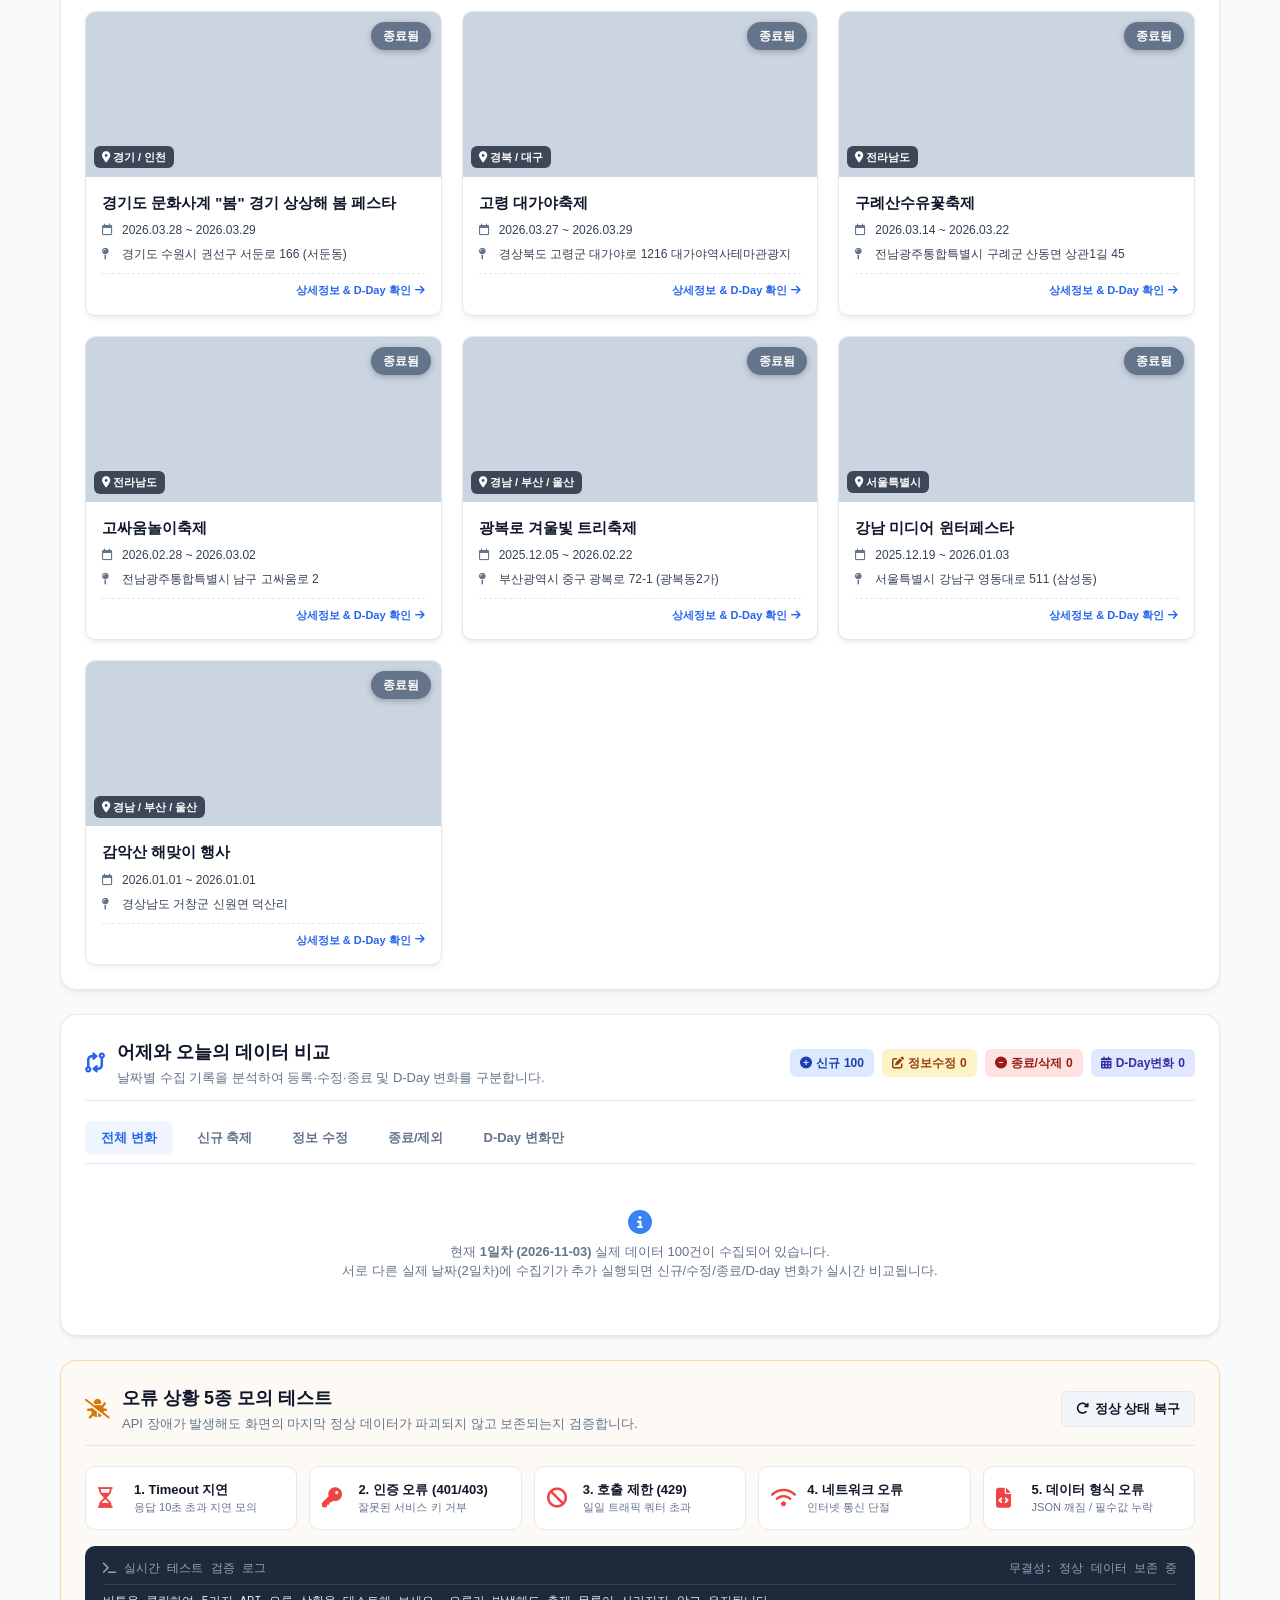
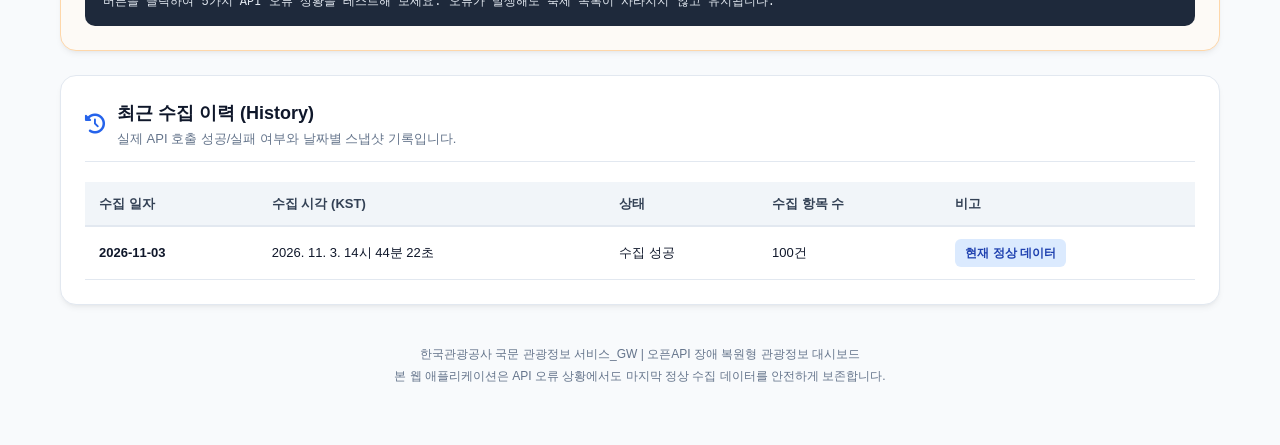
==== commit bbb04af1: "feat: 대한민국 지역별 축제 지도 선택 기능 및 축제 상세 정보/D-Day 모달 추가" ====
--- a/public/index.html
+++ b/public/index.html
@@ -3,7 +3,7 @@
 <head>
   <meta charset="UTF-8">
   <meta name="viewport" content="width=device-width, initial-scale=1.0">
-  <title>오늘의 진짜 관광정보판 — 데이터가 안 올 때</title>
+  <title>오늘의 진짜 관광정보판 — 지역별 축제 지도 & Fail-Safe 대시보드</title>
   <link rel="stylesheet" href="style.css">
   <link rel="stylesheet" href="https://cdnjs.cloudflare.com/ajax/libs/font-awesome/6.4.0/css/all.min.css">
 </head>
@@ -13,10 +13,10 @@
     <header class="main-header">
       <div class="header-content">
         <div class="logo-area">
-          <i class="fa-solid fa-compass-drafting header-icon"></i>
+          <i class="fa-solid fa-map-location-dot header-icon"></i>
           <div>
             <h1>오늘의 진짜 관광정보판</h1>
-            <p class="subtitle">한국관광공사 Open API 기반 장애 복원형 축제 대시보드</p>
+            <p class="subtitle">전국 지역별 맞춤 축제 탐색 & API 장애 복원형 관광 대시보드</p>
           </div>
         </div>
         <div class="header-badge">
@@ -25,7 +25,7 @@
       </div>
     </header>
 
-    <!-- 1. 오늘의 데이터 상태 영역 -->
+    <!-- 1. 오늘의 데이터 상태 영역 (지시사항 5-1) -->
     <section class="section status-section">
       <div class="card status-card">
         <div class="status-header">
@@ -54,13 +54,250 @@
             <span class="val text-success" id="recent-result">성공 (200 OK)</span>
           </div>
           <div class="status-box">
-            <span class="label"><i class="fa-solid fa-database"></i> 현재 표시 데이터 건수</span>
+            <span class="label"><i class="fa-solid fa-database"></i> 현재 전국 축제 건수</span>
             <span class="val" id="current-count">0건</span>
           </div>
           <div class="status-box">
-            <span class="label"><i class="fa-solid fa-server"></i> 데이터 소스</span>
-            <span class="val text-muted">한국관광공사 searchFestival2</span>
-          </div>
+            <span class="label"><i class="fa-solid fa-map-pin"></i> 현재 선택된 지역</span>
+            <span class="val highlight" id="selected-region-name">전국 전체</span>
+          </div>
+        </div>
+      </div>
+    </section>
+
+    <!-- ★ 신규 추가: 원하는 지역의 축제를 고를 수 있는 대한민국 지도 & 지역 선택 영역 -->
+    <section class="section map-selection-section" id="region-map-section">
+      <div class="card map-card">
+        <div class="section-title-wrap">
+          <div class="title-with-icon">
+            <i class="fa-solid fa-compass icon-primary"></i>
+            <div>
+              <h3>대한민국 지역별 축제 지도</h3>
+              <p class="section-desc">지도를 클릭하거나 원하는 지역 버튼을 선택하여 해당 지역만의 축제를 모아보세요.</p>
+            </div>
+          </div>
+          <button class="btn btn-sm btn-outline active" id="btn-region-all" data-region="all">
+            <i class="fa-solid fa-earth-asia"></i> 전국 전체 보기 (<span id="cnt-region-all">0</span>)
+          </button>
+        </div>
+
+        <div class="map-interactive-container">
+          <!-- 인터랙티브 SVG 지도 영역 -->
+          <div class="svg-map-wrapper">
+            <div class="map-title-bar">
+              <span><i class="fa-solid fa-arrow-pointer"></i> 지도를 클릭하면 해당 지역 축제가 표시됩니다</span>
+              <span id="map-hover-info" class="map-hover-tag">지역을 선택하세요</span>
+            </div>
+            
+            <svg id="korea-svg-map" viewBox="0 0 520 620" class="korea-map-svg">
+              <!-- 서울/경기/인천 -->
+              <g class="map-region-group" data-region="seoul" id="map-reg-seoul">
+                <circle cx="165" cy="145" r="24" class="region-node node-seoul" />
+                <text x="165" y="149" class="region-text">서울</text>
+              </g>
+              <g class="map-region-group" data-region="gyeonggi" id="map-reg-gyeonggi">
+                <path d="M130,105 L215,95 L225,185 L140,200 L115,160 Z" class="region-polygon poly-gyeonggi" />
+                <text x="175" y="190" class="region-text">경기/인천</text>
+              </g>
+
+              <!-- 강원도 -->
+              <g class="map-region-group" data-region="gangwon" id="map-reg-gangwon">
+                <path d="M225,85 L350,110 L330,220 L230,185 Z" class="region-polygon poly-gangwon" />
+                <text x="280" y="150" class="region-text">강원도</text>
+              </g>
+
+              <!-- 충청도 (충북 / 충남 / 대전 / 세종) -->
+              <g class="map-region-group" data-region="chungcheong" id="map-reg-chungcheong">
+                <path d="M125,205 L235,190 L275,260 L195,305 L115,280 Z" class="region-polygon poly-chungcheong" />
+                <text x="180" y="250" class="region-text highlight-region">충청도 (충남·충북·대전·세종)</text>
+              </g>
+
+              <!-- 경상북도 & 대구 -->
+              <g class="map-region-group" data-region="gyeongbuk" id="map-reg-gyeongbuk">
+                <path d="M280,215 L385,225 L395,345 L285,340 L270,265 Z" class="region-polygon poly-gyeongbuk" />
+                <text x="330" y="280" class="region-text">경북/대구</text>
+              </g>
+
+              <!-- 전라북도 -->
+              <g class="map-region-group" data-region="jeonbuk" id="map-reg-jeonbuk">
+                <path d="M115,290 L205,310 L220,380 L110,370 Z" class="region-polygon poly-jeonbuk" />
+                <text x="160" y="345" class="region-text highlight-region">전라북도</text>
+              </g>
+
+              <!-- 전라남도 & 광주 -->
+              <g class="map-region-group" data-region="jeonnam" id="map-reg-jeonnam">
+                <path d="M100,380 L225,385 L215,485 L90,470 Z" class="region-polygon poly-jeonnam" />
+                <text x="155" y="435" class="region-text highlight-region">전라남도 (광주)</text>
+              </g>
+
+              <!-- 경상남도 & 부산/울산 -->
+              <g class="map-region-group" data-region="gyeongnam" id="map-reg-gyeongnam">
+                <path d="M225,355 L380,350 L395,445 L270,480 L220,395 Z" class="region-polygon poly-gyeongnam" />
+                <text x="295" y="420" class="region-text">경남/부산/울산</text>
+              </g>
+
+              <!-- 제주특별자치도 -->
+              <g class="map-region-group" data-region="jeju" id="map-reg-jeju">
+                <ellipse cx="140" cy="555" rx="50" ry="26" class="region-polygon poly-jeju" />
+                <text x="140" y="560" class="region-text">제주도</text>
+              </g>
+            </svg>
+          </div>
+
+          <!-- 지역 선택 퀵 버튼 리스트 -->
+          <div class="region-buttons-panel">
+            <h4><i class="fa-solid fa-signs-post"></i> 권역 바로가기</h4>
+            <div class="region-btn-grid">
+              <button class="btn-region" data-region="chungcheong">
+                <div class="region-btn-header">
+                  <span class="reg-name"><i class="fa-solid fa-location-dot reg-icon-chungcheong"></i> 충청도</span>
+                  <span class="reg-count" id="cnt-region-chungcheong">0건</span>
+                </div>
+                <small class="reg-sub">충남 · 충북 · 대전 · 세종</small>
+              </button>
+
+              <button class="btn-region" data-region="jeonbuk">
+                <div class="region-btn-header">
+                  <span class="reg-name"><i class="fa-solid fa-location-dot reg-icon-jeonbuk"></i> 전라북도</span>
+                  <span class="reg-count" id="cnt-region-jeonbuk">0건</span>
+                </div>
+                <small class="reg-sub">전주 · 군산 · 익산 · 남원 등</small>
+              </button>
+
+              <button class="btn-region" data-region="jeonnam">
+                <div class="region-btn-header">
+                  <span class="reg-name"><i class="fa-solid fa-location-dot reg-icon-jeonnam"></i> 전라남도</span>
+                  <span class="reg-count" id="cnt-region-jeonnam">0건</span>
+                </div>
+                <small class="reg-sub">광주 · 여수 · 순천 · 목포 등</small>
+              </button>
+
+              <button class="btn-region" data-region="seoul">
+                <div class="region-btn-header">
+                  <span class="reg-name"><i class="fa-solid fa-location-dot"></i> 서울특별시</span>
+                  <span class="reg-count" id="cnt-region-seoul">0건</span>
+                </div>
+                <small class="reg-sub">수도권 도심 축제</small>
+              </button>
+
+              <button class="btn-region" data-region="gyeonggi">
+                <div class="region-btn-header">
+                  <span class="reg-name"><i class="fa-solid fa-location-dot"></i> 경기 / 인천</span>
+                  <span class="reg-count" id="cnt-region-gyeonggi">0건</span>
+                </div>
+                <small class="reg-sub">경기 남부/북부 & 인천</small>
+              </button>
+
+              <button class="btn-region" data-region="gangwon">
+                <div class="region-btn-header">
+                  <span class="reg-name"><i class="fa-solid fa-location-dot"></i> 강원도</span>
+                  <span class="reg-count" id="cnt-region-gangwon">0건</span>
+                </div>
+                <small class="reg-sub">춘천 · 강릉 · 속초 · 원주 등</small>
+              </button>
+
+              <button class="btn-region" data-region="gyeongbuk">
+                <div class="region-btn-header">
+                  <span class="reg-name"><i class="fa-solid fa-location-dot"></i> 경북 / 대구</span>
+                  <span class="reg-count" id="cnt-region-gyeongbuk">0건</span>
+                </div>
+                <small class="reg-sub">경주 · 안동 · 포항 · 대구 등</small>
+              </button>
+
+              <button class="btn-region" data-region="gyeongnam">
+                <div class="region-btn-header">
+                  <span class="reg-name"><i class="fa-solid fa-location-dot"></i> 경남 / 부산 / 울산</span>
+                  <span class="reg-count" id="cnt-region-gyeongnam">0건</span>
+                </div>
+                <small class="reg-sub">부산 · 김해 · 통영 · 울산 등</small>
+              </button>
+
+              <button class="btn-region" data-region="jeju">
+                <div class="region-btn-header">
+                  <span class="reg-name"><i class="fa-solid fa-location-dot"></i> 제주특별자치도</span>
+                  <span class="reg-count" id="cnt-region-jeju">0건</span>
+                </div>
+                <small class="reg-sub">제주시 & 서귀포시</small>
+              </button>
+            </div>
+          </div>
+        </div>
+      </div>
+    </section>
+
+    <!-- 2. 선택된 지역의 축제 정보 및 세부 필터 (지시사항 5-2) -->
+    <section class="section festival-section" id="festival-list-section">
+      <div class="card festival-card">
+        <div class="section-title-wrap">
+          <div class="title-with-icon">
+            <i class="fa-solid fa-sparkles icon-primary"></i>
+            <div>
+              <h3 id="festival-section-title">전국 추천 축제 목록</h3>
+              <p class="section-desc" id="festival-section-desc">원하는 축제 카드를 클릭하면 상세 일정, 남은 D-Day, 위치 정보가 펼쳐집니다.</p>
+            </div>
+          </div>
+
+          <div class="search-sort-bar">
+            <!-- 가고 싶은 축제 일정 필터 -->
+            <div class="period-filter-group">
+              <button class="filter-chip active" data-filter="all">전체</button>
+              <button class="filter-chip" data-filter="ongoing"><i class="fa-solid fa-fire"></i> 진행중</button>
+              <button class="filter-chip" data-filter="imminent"><i class="fa-solid fa-clock"></i> 10일 이내</button>
+              <button class="filter-chip" data-filter="upcoming"><i class="fa-regular fa-calendar-check"></i> 예정</button>
+            </div>
+
+            <!-- 검색창 -->
+            <div class="search-input-wrap">
+              <i class="fa-solid fa-magnifying-glass"></i>
+              <input type="text" id="search-input" placeholder="축제명, 구/군 검색...">
+            </div>
+
+            <!-- 정렬 셀렉트 -->
+            <select id="sort-select" class="custom-select">
+              <option value="dday-asc">D-Day 빠른순 (임박순)</option>
+              <option value="dday-desc">D-Day 늦은순</option>
+              <option value="title-asc">축제명 가나다순</option>
+              <option value="modified-desc">최근 수정일순</option>
+            </select>
+          </div>
+        </div>
+
+        <!-- 축제 카드 그리드 -->
+        <div class="festivals-grid" id="festivals-grid">
+          <!-- 축제 카드 렌더링 -->
+        </div>
+      </div>
+    </section>
+
+    <!-- 3. 어제와 오늘의 데이터 비교 (지시사항 4-② & 5-3) -->
+    <section class="section diff-section">
+      <div class="card diff-card">
+        <div class="section-title-wrap">
+          <div class="title-with-icon">
+            <i class="fa-solid fa-code-compare icon-primary"></i>
+            <div>
+              <h3>어제와 오늘의 데이터 비교</h3>
+              <p class="section-desc">날짜별 수집 기록을 분석하여 등록·수정·종료 및 D-Day 변화를 구분합니다.</p>
+            </div>
+          </div>
+          <div class="diff-summary-tags">
+            <span class="tag tag-new"><i class="fa-solid fa-plus-circle"></i> 신규 <b id="diff-new-cnt">0</b></span>
+            <span class="tag tag-edit"><i class="fa-solid fa-pen-to-square"></i> 정보수정 <b id="diff-edit-cnt">0</b></span>
+            <span class="tag tag-end"><i class="fa-solid fa-circle-minus"></i> 종료/삭제 <b id="diff-del-cnt">0</b></span>
+            <span class="tag tag-dday"><i class="fa-solid fa-calendar-days"></i> D-Day변화 <b id="diff-dday-cnt">0</b></span>
+          </div>
+        </div>
+
+        <div class="diff-tabs">
+          <button class="diff-tab active" data-tab="all">전체 변화</button>
+          <button class="diff-tab" data-tab="new">신규 축제</button>
+          <button class="diff-tab" data-tab="edit">정보 수정</button>
+          <button class="diff-tab" data-tab="end">종료/제외</button>
+          <button class="diff-tab" data-tab="dday">D-Day 변화만</button>
+        </div>
+
+        <div class="diff-list" id="diff-list">
+          <div class="empty-state">비교 데이터를 분석하는 중입니다...</div>
         </div>
       </div>
     </section>
@@ -125,70 +362,6 @@
             <span class="badge" id="data-integrity-badge">무결성: 정상 데이터 보존 중</span>
           </div>
           <pre id="test-log">버튼을 클릭하여 5가지 API 오류 상황을 테스트해 보세요. 오류가 발생해도 축제 목록이 사라지지 않고 유지됩니다.</pre>
-        </div>
-      </div>
-    </section>
-
-    <!-- 3. 어제와 오늘의 데이터 비교 (지시사항 4-② & 5-3) -->
-    <section class="section diff-section">
-      <div class="card diff-card">
-        <div class="section-title-wrap">
-          <div class="title-with-icon">
-            <i class="fa-solid fa-code-compare icon-primary"></i>
-            <div>
-              <h3>어제와 오늘의 데이터 비교</h3>
-              <p class="section-desc">날짜별 수집 기록을 분석하여 등록·수정·종료 및 D-Day 변화를 구분합니다.</p>
-            </div>
-          </div>
-          <div class="diff-summary-tags">
-            <span class="tag tag-new"><i class="fa-solid fa-plus-circle"></i> 신규 <b id="diff-new-cnt">0</b></span>
-            <span class="tag tag-edit"><i class="fa-solid fa-pen-to-square"></i> 정보수정 <b id="diff-edit-cnt">0</b></span>
-            <span class="tag tag-end"><i class="fa-solid fa-circle-minus"></i> 종료/삭제 <b id="diff-del-cnt">0</b></span>
-            <span class="tag tag-dday"><i class="fa-solid fa-calendar-days"></i> D-Day변화 <b id="diff-dday-cnt">0</b></span>
-          </div>
-        </div>
-
-        <div class="diff-tabs">
-          <button class="diff-tab active" data-tab="all">전체 변화</button>
-          <button class="diff-tab" data-tab="new">신규 축제</button>
-          <button class="diff-tab" data-tab="edit">정보 수정</button>
-          <button class="diff-tab" data-tab="end">종료/제외</button>
-          <button class="diff-tab" data-tab="dday">D-Day 변화만</button>
-        </div>
-
-        <div class="diff-list" id="diff-list">
-          <div class="empty-state">비교 데이터를 분석하는 중입니다...</div>
-        </div>
-      </div>
-    </section>
-
-    <!-- 2. 오늘의 축제 정보 영역 (지시사항 4-① & 5-2) -->
-    <section class="section festival-section">
-      <div class="card festival-card">
-        <div class="section-title-wrap">
-          <div class="title-with-icon">
-            <i class="fa-solid fa-map-location-dot icon-primary"></i>
-            <div>
-              <h3>오늘의 축제 정보</h3>
-              <p class="section-desc">현재 활성화된 전국 축제 일정 및 실시간 D-Day 현황입니다.</p>
-            </div>
-          </div>
-          <div class="search-sort-bar">
-            <div class="search-input-wrap">
-              <i class="fa-solid fa-magnifying-glass"></i>
-              <input type="text" id="search-input" placeholder="축제명 또는 지역 검색...">
-            </div>
-            <select id="sort-select" class="custom-select">
-              <option value="dday-asc">D-Day 빠른순</option>
-              <option value="dday-desc">D-Day 늦은순</option>
-              <option value="title-asc">축제명 가나다순</option>
-              <option value="modified-desc">최근 수정일순</option>
-            </select>
-          </div>
-        </div>
-
-        <div class="festivals-grid" id="festivals-grid">
-          <!-- 축제 카드들이 렌더링됩니다 -->
         </div>
       </div>
     </section>
@@ -218,19 +391,77 @@
               </tr>
             </thead>
             <tbody id="history-tbody">
-              <!-- 히스토리 목록이 렌더링됩니다 -->
+              <!-- 히스토리 목록 렌더링 -->
             </tbody>
           </table>
         </div>
       </div>
     </section>
 
+    <!-- 푸터 -->
     <footer class="main-footer">
       <p>한국관광공사 국문 관광정보 서비스_GW | 오픈API 장애 복원형 관광정보 대시보드</p>
       <p class="sub">본 웹 애플리케이션은 API 오류 상황에서도 마지막 정상 수집 데이터를 안전하게 보존합니다.</p>
     </footer>
   </div>
 
+  <!-- ★ 신규 추가: 축제 상세 정보 팝업 모달 -->
+  <div class="modal-overlay hidden" id="festival-modal">
+    <div class="modal-card">
+      <button class="modal-close-btn" id="modal-close">&times;</button>
+      <div class="modal-image-wrap">
+        <img src="" alt="축제 포스터" id="modal-img" class="modal-img">
+        <div class="modal-dday-badge" id="modal-dday-badge">D-Day</div>
+      </div>
+      <div class="modal-content">
+        <div class="modal-header-meta">
+          <span class="modal-region-tag" id="modal-region-tag">지역</span>
+          <span class="modal-modified" id="modal-modified">최종 수정: -</span>
+        </div>
+        <h2 id="modal-title" class="modal-title">축제명</h2>
+
+        <!-- D-Day 카운트다운 강조 박스 -->
+        <div class="modal-countdown-box" id="modal-countdown-box">
+          <div class="countdown-main">
+            <i class="fa-regular fa-clock countdown-icon"></i>
+            <div>
+              <strong id="modal-countdown-title">개막까지 D-10</strong>
+              <p id="modal-countdown-desc">2026년 11월 15일 개막 예정입니다.</p>
+            </div>
+          </div>
+        </div>
+
+        <div class="modal-details-list">
+          <div class="detail-row">
+            <span class="d-label"><i class="fa-regular fa-calendar-days"></i> 축제 기간</span>
+            <span class="d-val highlight" id="modal-period">-</span>
+          </div>
+          <div class="detail-row">
+            <span class="d-label"><i class="fa-solid fa-location-dot"></i> 축제 장소</span>
+            <span class="d-val" id="modal-addr">-</span>
+          </div>
+          <div class="detail-row" id="modal-tel-row">
+            <span class="d-label"><i class="fa-solid fa-phone"></i> 문의처</span>
+            <span class="d-val" id="modal-tel">-</span>
+          </div>
+          <div class="detail-row">
+            <span class="d-label"><i class="fa-solid fa-barcode"></i> 관광정보 ID</span>
+            <span class="d-val text-muted" id="modal-id">-</span>
+          </div>
+        </div>
+
+        <div class="modal-actions">
+          <a href="#" target="_blank" id="modal-map-link" class="btn btn-primary">
+            <i class="fa-solid fa-map"></i> 카카오맵 길찾기 / 위치 확인
+          </a>
+          <button class="btn btn-outline" id="modal-copy-btn">
+            <i class="fa-solid fa-share-nodes"></i> 축제 정보 복사
+          </button>
+        </div>
+      </div>
+    </div>
+  </div>
+
   <script src="script.js"></script>
 </body>
 </html>
--- a/public/style.css
+++ b/public/style.css
@@ -1,5 +1,5 @@
 /* =========================================================
-   오늘의 진짜 관광정보판 — 현대적 & 신뢰성 높은 반응형 스타일시트
+   오늘의 진짜 관광정보판 — 현대적 & 인터랙티브 지도/모달 스타일시트
    ========================================================= */
 
 :root {
@@ -267,27 +267,721 @@
   line-height: 1.4;
 }
 
-/* Badges & Tags */
-.badge {
+/* =========================================================
+   ★ 신규 지도 및 권역 선택 컴포넌트
+   ========================================================= */
+.map-interactive-container {
+  display: grid;
+  grid-template-columns: 360px 1fr;
+  gap: 24px;
+  align-items: center;
+}
+
+.svg-map-wrapper {
+  background: #f1f5f9;
+  border-radius: var(--radius-md);
+  padding: 16px;
+  border: 1px solid var(--gray-200);
+  text-align: center;
+  display: flex;
+  flex-direction: column;
+  align-items: center;
+}
+
+.map-title-bar {
+  width: 100%;
+  display: flex;
+  justify-content: space-between;
+  align-items: center;
+  font-size: 11px;
+  color: var(--gray-500);
+  margin-bottom: 8px;
+}
+
+.map-hover-tag {
+  background: #ffffff;
+  padding: 2px 8px;
+  border-radius: 9999px;
+  border: 1px solid var(--gray-200);
+  font-weight: 600;
+  color: var(--primary);
+}
+
+.korea-map-svg {
+  width: 100%;
+  max-width: 320px;
+  height: auto;
+  filter: drop-shadow(0 4px 6px rgba(0,0,0,0.06));
+}
+
+.map-region-group {
+  cursor: pointer;
+  transition: all 0.25s ease;
+}
+
+.region-node, .region-polygon {
+  fill: #cbd5e1;
+  stroke: #ffffff;
+  stroke-width: 3;
+  transition: all 0.25s ease;
+}
+
+/* 권역별 파스텔톤 컬러 */
+.node-seoul { fill: #93c5fd; }
+.poly-gyeonggi { fill: #bfdbfe; }
+.poly-gangwon { fill: #a7f3d0; }
+.poly-chungcheong { fill: #fde68a; }
+.poly-jeonbuk { fill: #fed7aa; }
+.poly-jeonnam { fill: #fbcfe8; }
+.poly-gyeongbuk { fill: #c7d2fe; }
+.poly-gyeongnam { fill: #ddd6fe; }
+.poly-jeju { fill: #99f6e4; }
+
+.region-text {
+  font-size: 12px;
+  font-weight: 700;
+  fill: #1e293b;
+  text-anchor: middle;
+  pointer-events: none;
+  user-select: none;
+}
+
+.region-text.highlight-region {
+  font-size: 11px;
+  fill: #0f172a;
+}
+
+/* 지도 인터랙션 */
+.map-region-group:hover .region-node,
+.map-region-group:hover .region-polygon {
+  fill: var(--primary);
+  stroke: #1d4ed8;
+  filter: brightness(1.05);
+}
+
+.map-region-group:hover .region-text {
+  fill: #ffffff;
+}
+
+.map-region-group.active .region-node,
+.map-region-group.active .region-polygon {
+  fill: #1d4ed8 !important;
+  stroke: #fbbf24 !important;
+  stroke-width: 4 !important;
+}
+
+.map-region-group.active .region-text {
+  fill: #ffffff !important;
+  font-weight: 800;
+}
+
+/* 권역 버튼 패널 */
+.region-buttons-panel h4 {
+  font-size: 14px;
+  color: var(--gray-700);
+  margin-bottom: 12px;
+}
+
+.region-btn-grid {
+  display: grid;
+  grid-template-columns: repeat(auto-fill, minmax(180px, 1fr));
+  gap: 10px;
+}
+
+.btn-region {
+  background: #ffffff;
+  border: 1px solid var(--gray-200);
+  border-radius: var(--radius-md);
+  padding: 12px 14px;
+  text-align: left;
+  cursor: pointer;
+  transition: all 0.2s ease;
+  display: flex;
+  flex-direction: column;
+  gap: 4px;
+}
+
+.btn-region:hover {
+  border-color: var(--primary);
+  background-color: var(--primary-light);
+  transform: translateY(-2px);
+  box-shadow: 0 4px 6px -1px rgba(37, 99, 235, 0.1);
+}
+
+.btn-region.active {
+  border-color: var(--primary);
+  background-color: #1e3a8a;
+  color: #ffffff;
+  box-shadow: 0 4px 10px rgba(30, 58, 138, 0.25);
+}
+
+.btn-region.active .reg-name,
+.btn-region.active .reg-count,
+.btn-region.active .reg-sub {
+  color: #ffffff !important;
+}
+
+.region-btn-header {
+  display: flex;
+  justify-content: space-between;
+  align-items: center;
+}
+
+.reg-name {
+  font-size: 13px;
+  font-weight: 700;
+  color: var(--dark);
+}
+
+.reg-count {
+  font-size: 11px;
+  font-weight: 700;
+  background: var(--gray-100);
+  padding: 2px 7px;
+  border-radius: 9999px;
+  color: var(--primary);
+}
+
+.btn-region.active .reg-count {
+  background: rgba(255, 255, 255, 0.25);
+}
+
+.reg-sub {
+  font-size: 11px;
+  color: var(--gray-500);
+}
+
+/* 권역 아이콘 컬러 */
+.reg-icon-chungcheong { color: #d97706; }
+.reg-icon-jeonbuk { color: #ea580c; }
+.reg-icon-jeonnam { color: #db2777; }
+
+/* =========================================================
+   2. Festivals Section & Filter Bar
+   ========================================================= */
+.search-sort-bar {
+  display: flex;
+  gap: 12px;
+  align-items: center;
+  flex-wrap: wrap;
+}
+
+.period-filter-group {
+  display: flex;
+  gap: 6px;
+  background: var(--gray-100);
+  padding: 4px;
+  border-radius: var(--radius-md);
+}
+
+.filter-chip {
+  background: transparent;
+  border: none;
   padding: 6px 12px;
+  border-radius: var(--radius-sm);
+  font-size: 12px;
+  font-weight: 600;
+  color: var(--gray-700);
+  cursor: pointer;
+  transition: all 0.2s ease;
+}
+
+.filter-chip:hover {
+  background: #ffffff;
+  color: var(--primary);
+}
+
+.filter-chip.active {
+  background: #ffffff;
+  color: var(--primary);
+  font-weight: 700;
+  box-shadow: 0 1px 3px rgba(0,0,0,0.1);
+}
+
+.search-input-wrap {
+  position: relative;
+  min-width: 200px;
+  flex-grow: 1;
+}
+
+.search-input-wrap i {
+  position: absolute;
+  left: 12px;
+  top: 50%;
+  transform: translateY(-50%);
+  color: var(--gray-500);
+  font-size: 14px;
+}
+
+.search-input-wrap input {
+  width: 100%;
+  padding: 8px 12px 8px 36px;
+  border-radius: var(--radius-md);
+  border: 1px solid var(--gray-200);
+  font-size: 13px;
+  outline: none;
+}
+
+.search-input-wrap input:focus {
+  border-color: var(--primary);
+  box-shadow: 0 0 0 3px rgba(37, 99, 235, 0.1);
+}
+
+.custom-select {
+  padding: 8px 12px;
+  border-radius: var(--radius-md);
+  border: 1px solid var(--gray-200);
+  font-size: 13px;
+  background: #ffffff;
+  color: var(--dark);
+  outline: none;
+  cursor: pointer;
+}
+
+/* Festival Cards */
+.festivals-grid {
+  display: grid;
+  grid-template-columns: repeat(auto-fill, minmax(280px, 1fr));
+  gap: 20px;
+}
+
+.festival-card-item {
+  background: #ffffff;
+  border: 1px solid var(--gray-200);
+  border-radius: var(--radius-md);
+  overflow: hidden;
+  box-shadow: var(--shadow);
+  display: flex;
+  flex-direction: column;
+  transition: transform 0.2s ease, box-shadow 0.2s ease;
+  cursor: pointer;
+  position: relative;
+}
+
+.festival-card-item:hover {
+  transform: translateY(-5px);
+  box-shadow: var(--shadow-lg);
+  border-color: var(--primary);
+}
+
+.card-img-wrap {
+  width: 100%;
+  height: 165px;
+  background-color: #cbd5e1;
+  position: relative;
+  overflow: hidden;
+}
+
+.card-img {
+  width: 100%;
+  height: 165px;
+  object-fit: cover;
+  display: block;
+  transition: transform 0.3s ease;
+}
+
+.festival-card-item:hover .card-img {
+  transform: scale(1.04);
+}
+
+.dday-badge {
+  position: absolute;
+  top: 10px;
+  right: 10px;
+  padding: 5px 12px;
   border-radius: 9999px;
   font-size: 12px;
+  font-weight: 800;
+  box-shadow: 0 2px 6px rgba(0,0,0,0.25);
+}
+
+.dday-future { background: #2563eb; color: #ffffff; }
+.dday-now { background: #10b981; color: #ffffff; animation: pulse 1.8s infinite; }
+.dday-past { background: #64748b; color: #ffffff; }
+
+.region-tag-overlay {
+  position: absolute;
+  bottom: 8px;
+  left: 8px;
+  background: rgba(15, 23, 42, 0.75);
+  backdrop-filter: blur(4px);
+  color: #ffffff;
+  font-size: 11px;
+  padding: 3px 8px;
+  border-radius: var(--radius-sm);
+  font-weight: 600;
+}
+
+.card-body {
+  padding: 16px;
+  display: flex;
+  flex-direction: column;
+  flex-grow: 1;
+}
+
+.card-body h4 {
+  font-size: 15px;
   font-weight: 700;
-}
-
-.badge.success {
-  background: var(--success-bg);
-  color: #065f46;
-  border: 1px solid #a7f3d0;
-}
-
-.badge.danger {
-  background: var(--danger-bg);
-  color: #991b1b;
-  border: 1px solid #fecaca;
-}
-
-/* 5. Error Testing Section */
+  color: var(--dark);
+  margin-bottom: 8px;
+  line-height: 1.35;
+}
+
+.card-details {
+  display: flex;
+  flex-direction: column;
+  gap: 6px;
+  font-size: 12px;
+  color: var(--gray-700);
+  margin-top: auto;
+}
+
+.card-details span {
+  display: flex;
+  align-items: center;
+  gap: 6px;
+}
+
+.card-details i {
+  color: var(--gray-500);
+  width: 14px;
+}
+
+.card-click-hint {
+  margin-top: 10px;
+  padding-top: 8px;
+  border-top: 1px dashed var(--gray-200);
+  font-size: 11px;
+  color: var(--primary);
+  font-weight: 600;
+  display: flex;
+  justify-content: flex-end;
+  align-items: center;
+  gap: 4px;
+}
+
+/* =========================================================
+   ★ 신규 추가: 축제 상세 팝업 모달
+   ========================================================= */
+.modal-overlay {
+  position: fixed;
+  inset: 0;
+  background: rgba(15, 23, 42, 0.6);
+  backdrop-filter: blur(6px);
+  z-index: 1000;
+  display: flex;
+  align-items: center;
+  justify-content: center;
+  padding: 20px;
+  opacity: 1;
+  transition: opacity 0.25s ease;
+}
+
+.modal-overlay.hidden {
+  opacity: 0;
+  pointer-events: none;
+}
+
+.modal-card {
+  background: #ffffff;
+  border-radius: var(--radius-lg);
+  width: 100%;
+  max-width: 600px;
+  max-height: 90vh;
+  overflow-y: auto;
+  position: relative;
+  box-shadow: 0 25px 50px -12px rgba(0, 0, 0, 0.25);
+  animation: modalSlide 0.3s cubic-bezier(0.16, 1, 0.3, 1);
+}
+
+@keyframes modalSlide {
+  from { transform: translateY(20px) scale(0.96); }
+  to { transform: translateY(0) scale(1); }
+}
+
+.modal-close-btn {
+  position: absolute;
+  top: 14px;
+  right: 14px;
+  width: 36px;
+  height: 36px;
+  border-radius: 50%;
+  background: rgba(0, 0, 0, 0.5);
+  color: #ffffff;
+  border: none;
+  font-size: 22px;
+  cursor: pointer;
+  display: flex;
+  align-items: center;
+  justify-content: center;
+  z-index: 10;
+  transition: background 0.2s ease;
+}
+
+.modal-close-btn:hover {
+  background: rgba(0, 0, 0, 0.8);
+}
+
+.modal-image-wrap {
+  width: 100%;
+  height: 240px;
+  background: #e2e8f0;
+  position: relative;
+}
+
+.modal-img {
+  width: 100%;
+  height: 240px;
+  object-fit: cover;
+  display: block;
+}
+
+.modal-dday-badge {
+  position: absolute;
+  bottom: 14px;
+  right: 16px;
+  padding: 6px 16px;
+  border-radius: 9999px;
+  font-size: 14px;
+  font-weight: 800;
+  box-shadow: 0 4px 10px rgba(0,0,0,0.3);
+}
+
+.modal-content {
+  padding: 24px;
+}
+
+.modal-header-meta {
+  display: flex;
+  justify-content: space-between;
+  align-items: center;
+  margin-bottom: 8px;
+  font-size: 12px;
+}
+
+.modal-region-tag {
+  background: var(--primary-light);
+  color: var(--primary);
+  padding: 3px 10px;
+  border-radius: 9999px;
+  font-weight: 700;
+}
+
+.modal-modified {
+  color: var(--gray-500);
+}
+
+.modal-title {
+  font-size: 22px;
+  font-weight: 800;
+  color: var(--dark);
+  margin-bottom: 16px;
+  line-height: 1.3;
+}
+
+.modal-countdown-box {
+  background: linear-gradient(135deg, #eff6ff 0%, #dbeafe 100%);
+  border: 1px solid #bfdbfe;
+  padding: 16px;
+  border-radius: var(--radius-md);
+  margin-bottom: 20px;
+}
+
+.countdown-main {
+  display: flex;
+  align-items: center;
+  gap: 14px;
+}
+
+.countdown-icon {
+  font-size: 28px;
+  color: var(--primary);
+}
+
+.countdown-main strong {
+  display: block;
+  font-size: 16px;
+  color: #1e3a8a;
+}
+
+.countdown-main p {
+  font-size: 13px;
+  color: #3b82f6;
+  margin-top: 2px;
+}
+
+.modal-details-list {
+  display: flex;
+  flex-direction: column;
+  gap: 12px;
+  margin-bottom: 24px;
+}
+
+.detail-row {
+  display: flex;
+  justify-content: space-between;
+  align-items: center;
+  padding: 10px 12px;
+  background: var(--gray-100);
+  border-radius: var(--radius-sm);
+  font-size: 13px;
+}
+
+.detail-row .d-label {
+  color: var(--gray-500);
+  font-weight: 600;
+  display: flex;
+  align-items: center;
+  gap: 8px;
+}
+
+.detail-row .d-val {
+  font-weight: 700;
+  color: var(--dark);
+  text-align: right;
+}
+
+.detail-row .d-val.highlight {
+  color: var(--primary);
+}
+
+.modal-actions {
+  display: flex;
+  gap: 12px;
+  flex-wrap: wrap;
+}
+
+.btn {
+  padding: 10px 18px;
+  border-radius: var(--radius-md);
+  font-size: 13px;
+  font-weight: 700;
+  cursor: pointer;
+  border: 1px solid transparent;
+  display: inline-flex;
+  align-items: center;
+  justify-content: center;
+  gap: 8px;
+  text-decoration: none;
+  transition: all 0.2s ease;
+}
+
+.btn-primary {
+  background: var(--primary);
+  color: #ffffff;
+  flex-grow: 1;
+}
+
+.btn-primary:hover {
+  background: var(--primary-hover);
+}
+
+.btn-outline {
+  background: #ffffff;
+  border-color: var(--gray-200);
+  color: var(--dark);
+}
+
+.btn-outline:hover {
+  background: var(--gray-100);
+}
+
+.btn-outline.active {
+  background: var(--primary);
+  color: #ffffff;
+  border-color: var(--primary);
+}
+
+.btn-sm {
+  padding: 6px 12px;
+  font-size: 12px;
+}
+
+/* =========================================================
+   3. Diff & 5. Error Testing & History
+   ========================================================= */
+.diff-summary-tags {
+  display: flex;
+  gap: 8px;
+  flex-wrap: wrap;
+}
+
+.tag {
+  padding: 5px 10px;
+  border-radius: var(--radius-sm);
+  font-size: 12px;
+  font-weight: 600;
+  display: inline-flex;
+  align-items: center;
+  gap: 4px;
+}
+
+.tag-new { background: #dbeafe; color: #1e40af; }
+.tag-edit { background: #fef3c7; color: #92400e; }
+.tag-end { background: #fee2e2; color: #991b1b; }
+.tag-dday { background: #e0e7ff; color: #3730a3; }
+
+.diff-tabs {
+  display: flex;
+  gap: 8px;
+  margin-bottom: 16px;
+  border-bottom: 1px solid var(--gray-200);
+  padding-bottom: 8px;
+  overflow-x: auto;
+}
+
+.diff-tab {
+  background: transparent;
+  border: none;
+  padding: 8px 16px;
+  border-radius: var(--radius-sm);
+  font-size: 13px;
+  font-weight: 600;
+  color: var(--gray-500);
+  cursor: pointer;
+  white-space: nowrap;
+}
+
+.diff-tab.active {
+  background: var(--primary-light);
+  color: var(--primary);
+}
+
+.diff-list {
+  display: flex;
+  flex-direction: column;
+  gap: 10px;
+}
+
+.diff-item {
+  padding: 12px 16px;
+  border-radius: var(--radius-md);
+  border: 1px solid var(--gray-200);
+  display: flex;
+  justify-content: space-between;
+  align-items: center;
+  flex-wrap: wrap;
+  gap: 10px;
+  background: #ffffff;
+}
+
+.diff-item.diff-new { border-left: 4px solid #3b82f6; }
+.diff-item.diff-edit { border-left: 4px solid #f59e0b; }
+.diff-item.diff-end { border-left: 4px solid #ef4444; background: #fff5f5; }
+.diff-item.diff-dday { border-left: 4px solid #6366f1; }
+
+.diff-info strong {
+  font-size: 14px;
+  color: var(--dark);
+}
+
+.diff-info .meta {
+  font-size: 12px;
+  color: var(--gray-500);
+  margin-top: 2px;
+}
+
+/* Error Test */
 .error-test-card {
   background: #fdfaf6;
   border-color: #fed7aa;
@@ -383,222 +1077,7 @@
   overflow-y: auto;
 }
 
-/* 3. Diff Section */
-.diff-summary-tags {
-  display: flex;
-  gap: 8px;
-  flex-wrap: wrap;
-}
-
-.tag {
-  padding: 5px 10px;
-  border-radius: var(--radius-sm);
-  font-size: 12px;
-  font-weight: 600;
-  display: inline-flex;
-  align-items: center;
-  gap: 4px;
-}
-
-.tag-new { background: #dbeafe; color: #1e40af; }
-.tag-edit { background: #fef3c7; color: #92400e; }
-.tag-end { background: #fee2e2; color: #991b1b; }
-.tag-dday { background: #e0e7ff; color: #3730a3; }
-
-.diff-tabs {
-  display: flex;
-  gap: 8px;
-  margin-bottom: 16px;
-  border-bottom: 1px solid var(--gray-200);
-  padding-bottom: 8px;
-  overflow-x: auto;
-}
-
-.diff-tab {
-  background: transparent;
-  border: none;
-  padding: 8px 16px;
-  border-radius: var(--radius-sm);
-  font-size: 13px;
-  font-weight: 600;
-  color: var(--gray-500);
-  cursor: pointer;
-  white-space: nowrap;
-}
-
-.diff-tab.active {
-  background: var(--primary-light);
-  color: var(--primary);
-}
-
-.diff-list {
-  display: flex;
-  flex-direction: column;
-  gap: 10px;
-}
-
-.diff-item {
-  padding: 12px 16px;
-  border-radius: var(--radius-md);
-  border: 1px solid var(--gray-200);
-  display: flex;
-  justify-content: space-between;
-  align-items: center;
-  flex-wrap: wrap;
-  gap: 10px;
-  background: #ffffff;
-}
-
-.diff-item.diff-new { border-left: 4px solid #3b82f6; }
-.diff-item.diff-edit { border-left: 4px solid #f59e0b; }
-.diff-item.diff-end { border-left: 4px solid #ef4444; background: #fff5f5; }
-.diff-item.diff-dday { border-left: 4px solid #6366f1; }
-
-.diff-info strong {
-  font-size: 14px;
-  color: var(--dark);
-}
-
-.diff-info .meta {
-  font-size: 12px;
-  color: var(--gray-500);
-  margin-top: 2px;
-}
-
-/* 2. Festivals Section */
-.search-sort-bar {
-  display: flex;
-  gap: 12px;
-  align-items: center;
-}
-
-.search-input-wrap {
-  position: relative;
-  min-width: 260px;
-}
-
-.search-input-wrap i {
-  position: absolute;
-  left: 12px;
-  top: 50%;
-  transform: translateY(-50%);
-  color: var(--gray-500);
-  font-size: 14px;
-}
-
-.search-input-wrap input {
-  width: 100%;
-  padding: 8px 12px 8px 36px;
-  border-radius: var(--radius-md);
-  border: 1px solid var(--gray-200);
-  font-size: 13px;
-  outline: none;
-}
-
-.search-input-wrap input:focus {
-  border-color: var(--primary);
-  box-shadow: 0 0 0 3px rgba(37, 99, 235, 0.1);
-}
-
-.custom-select {
-  padding: 8px 12px;
-  border-radius: var(--radius-md);
-  border: 1px solid var(--gray-200);
-  font-size: 13px;
-  background: #ffffff;
-  color: var(--dark);
-  outline: none;
-  cursor: pointer;
-}
-
-.festivals-grid {
-  display: grid;
-  grid-template-columns: repeat(auto-fill, minmax(280px, 1fr));
-  gap: 20px;
-}
-
-.festival-card-item {
-  background: #ffffff;
-  border: 1px solid var(--gray-200);
-  border-radius: var(--radius-md);
-  overflow: hidden;
-  box-shadow: var(--shadow);
-  display: flex;
-  flex-direction: column;
-  transition: transform 0.2s ease, box-shadow 0.2s ease;
-}
-
-.festival-card-item:hover {
-  transform: translateY(-4px);
-  box-shadow: var(--shadow-lg);
-}
-
-.card-img-wrap {
-  width: 100%;
-  height: 160px;
-  background-color: #cbd5e1;
-  position: relative;
-  overflow: hidden;
-}
-
-.card-img {
-  width: 100%;
-  height: 160px;
-  object-fit: cover;
-  display: block;
-}
-
-.dday-badge {
-  position: absolute;
-  top: 10px;
-  right: 10px;
-  padding: 4px 10px;
-  border-radius: 9999px;
-  font-size: 12px;
-  font-weight: 800;
-  box-shadow: 0 2px 4px rgba(0,0,0,0.2);
-}
-
-.dday-future { background: #3b82f6; color: #ffffff; }
-.dday-now { background: #10b981; color: #ffffff; animation: pulse 1.8s infinite; }
-.dday-past { background: #64748b; color: #ffffff; }
-
-.card-body {
-  padding: 16px;
-  display: flex;
-  flex-direction: column;
-  flex-grow: 1;
-}
-
-.card-body h4 {
-  font-size: 15px;
-  font-weight: 700;
-  color: var(--dark);
-  margin-bottom: 8px;
-  line-height: 1.3;
-}
-
-.card-details {
-  display: flex;
-  flex-direction: column;
-  gap: 6px;
-  font-size: 12px;
-  color: var(--gray-700);
-  margin-top: auto;
-}
-
-.card-details span {
-  display: flex;
-  align-items: center;
-  gap: 6px;
-}
-
-.card-details i {
-  color: var(--gray-500);
-  width: 14px;
-}
-
-/* 4. History Table */
+/* History Table */
 .history-table-container {
   overflow-x: auto;
 }
@@ -628,7 +1107,6 @@
   background-color: var(--bg-body);
 }
 
-/* Empty State */
 .empty-state {
   text-align: center;
   padding: 30px;
@@ -649,7 +1127,13 @@
   color: var(--gray-500);
 }
 
-/* Mobile Responsive */
+/* Responsive */
+@media (max-width: 900px) {
+  .map-interactive-container {
+    grid-template-columns: 1fr;
+  }
+}
+
 @media (max-width: 768px) {
   .app-container {
     padding: 14px 12px 40px;
@@ -662,7 +1146,10 @@
   }
   .search-sort-bar {
     flex-direction: column;
-    width: 100%;
+    align-items: stretch;
+  }
+  .period-filter-group {
+    overflow-x: auto;
   }
   .search-input-wrap {
     min-width: 100%;
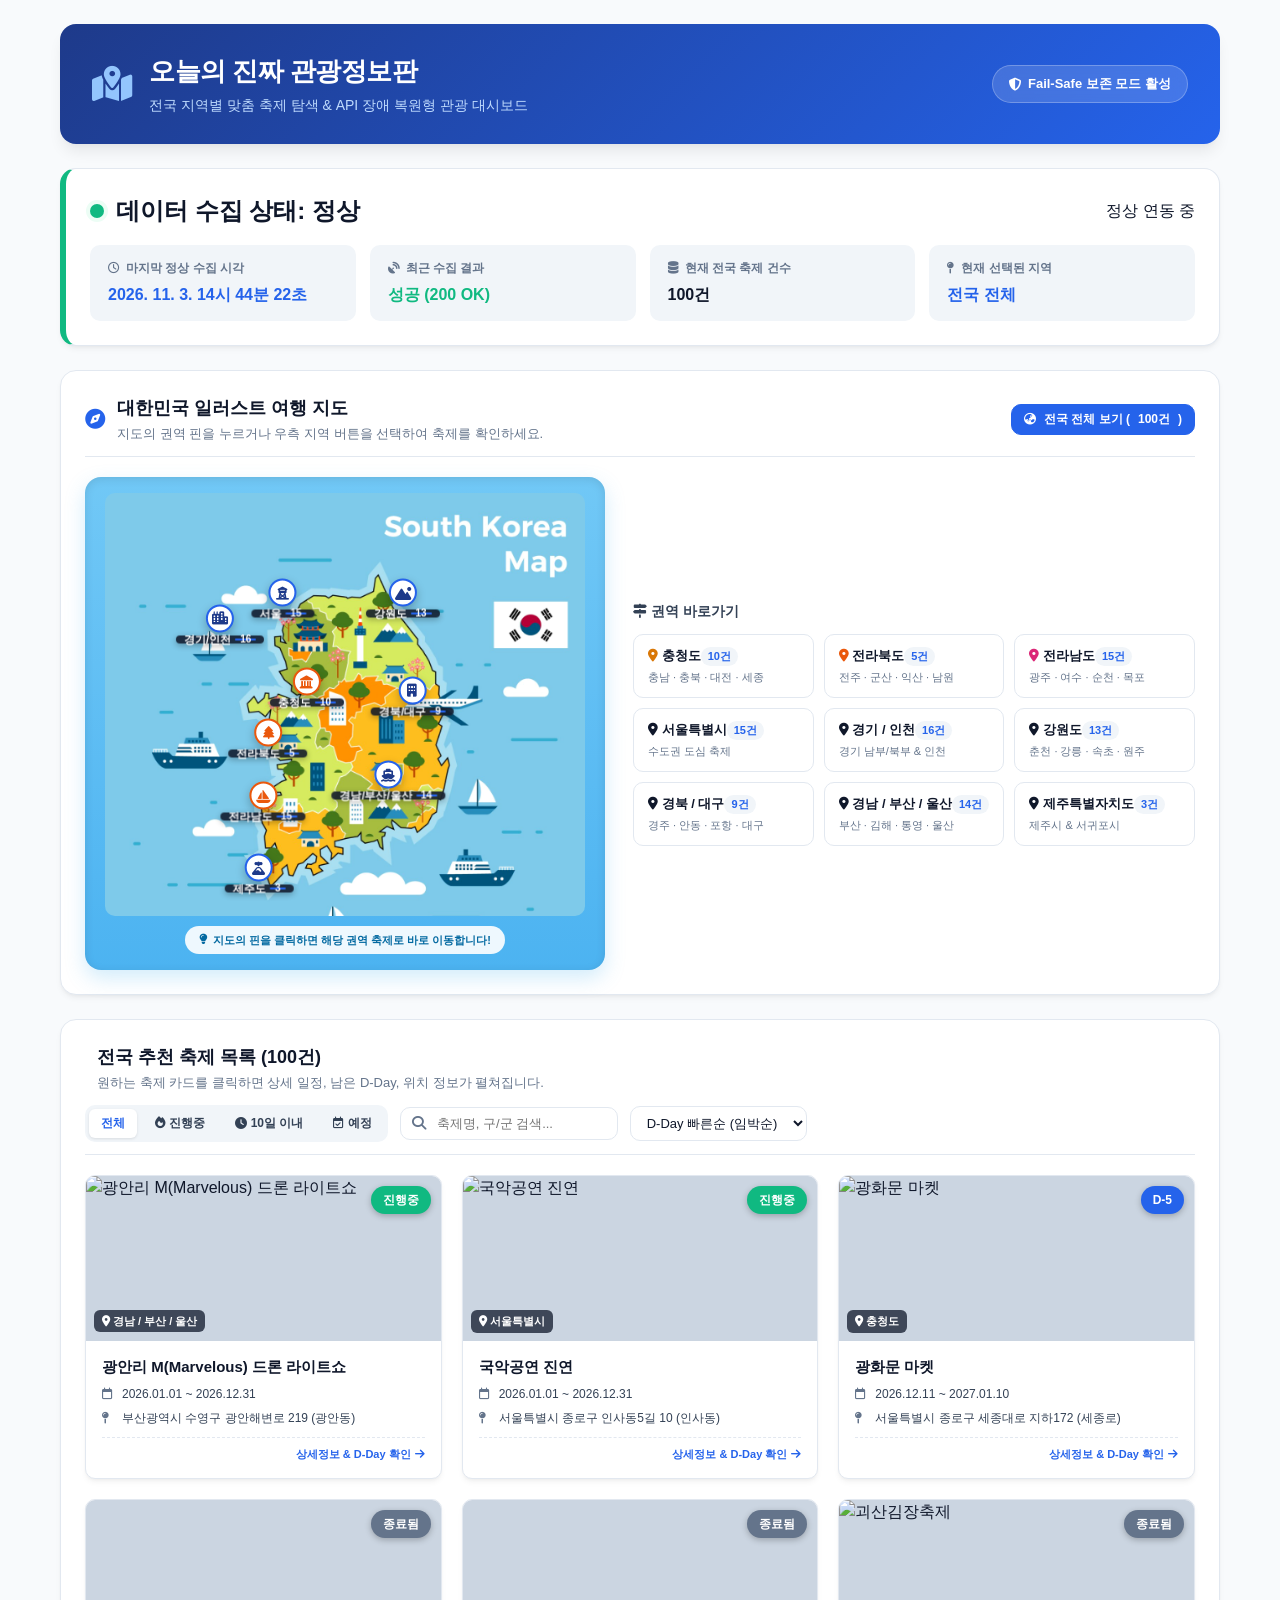
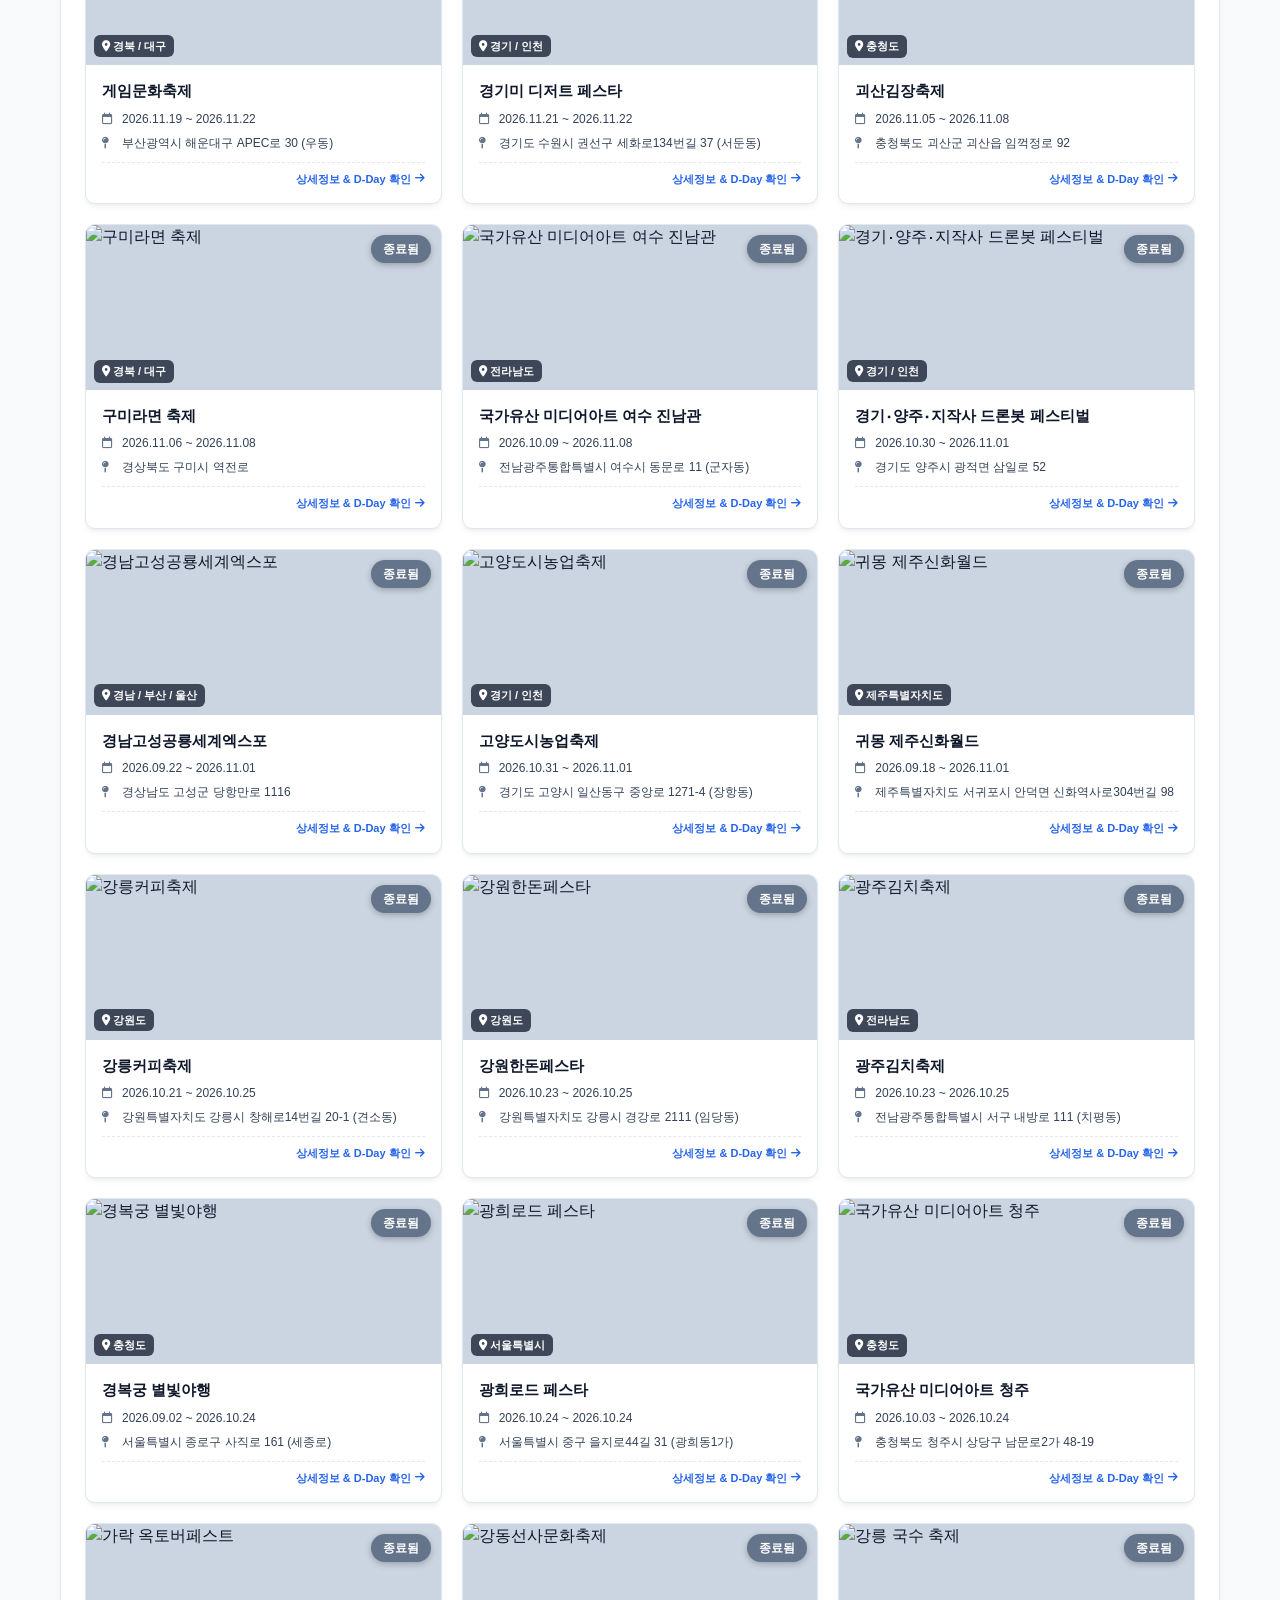
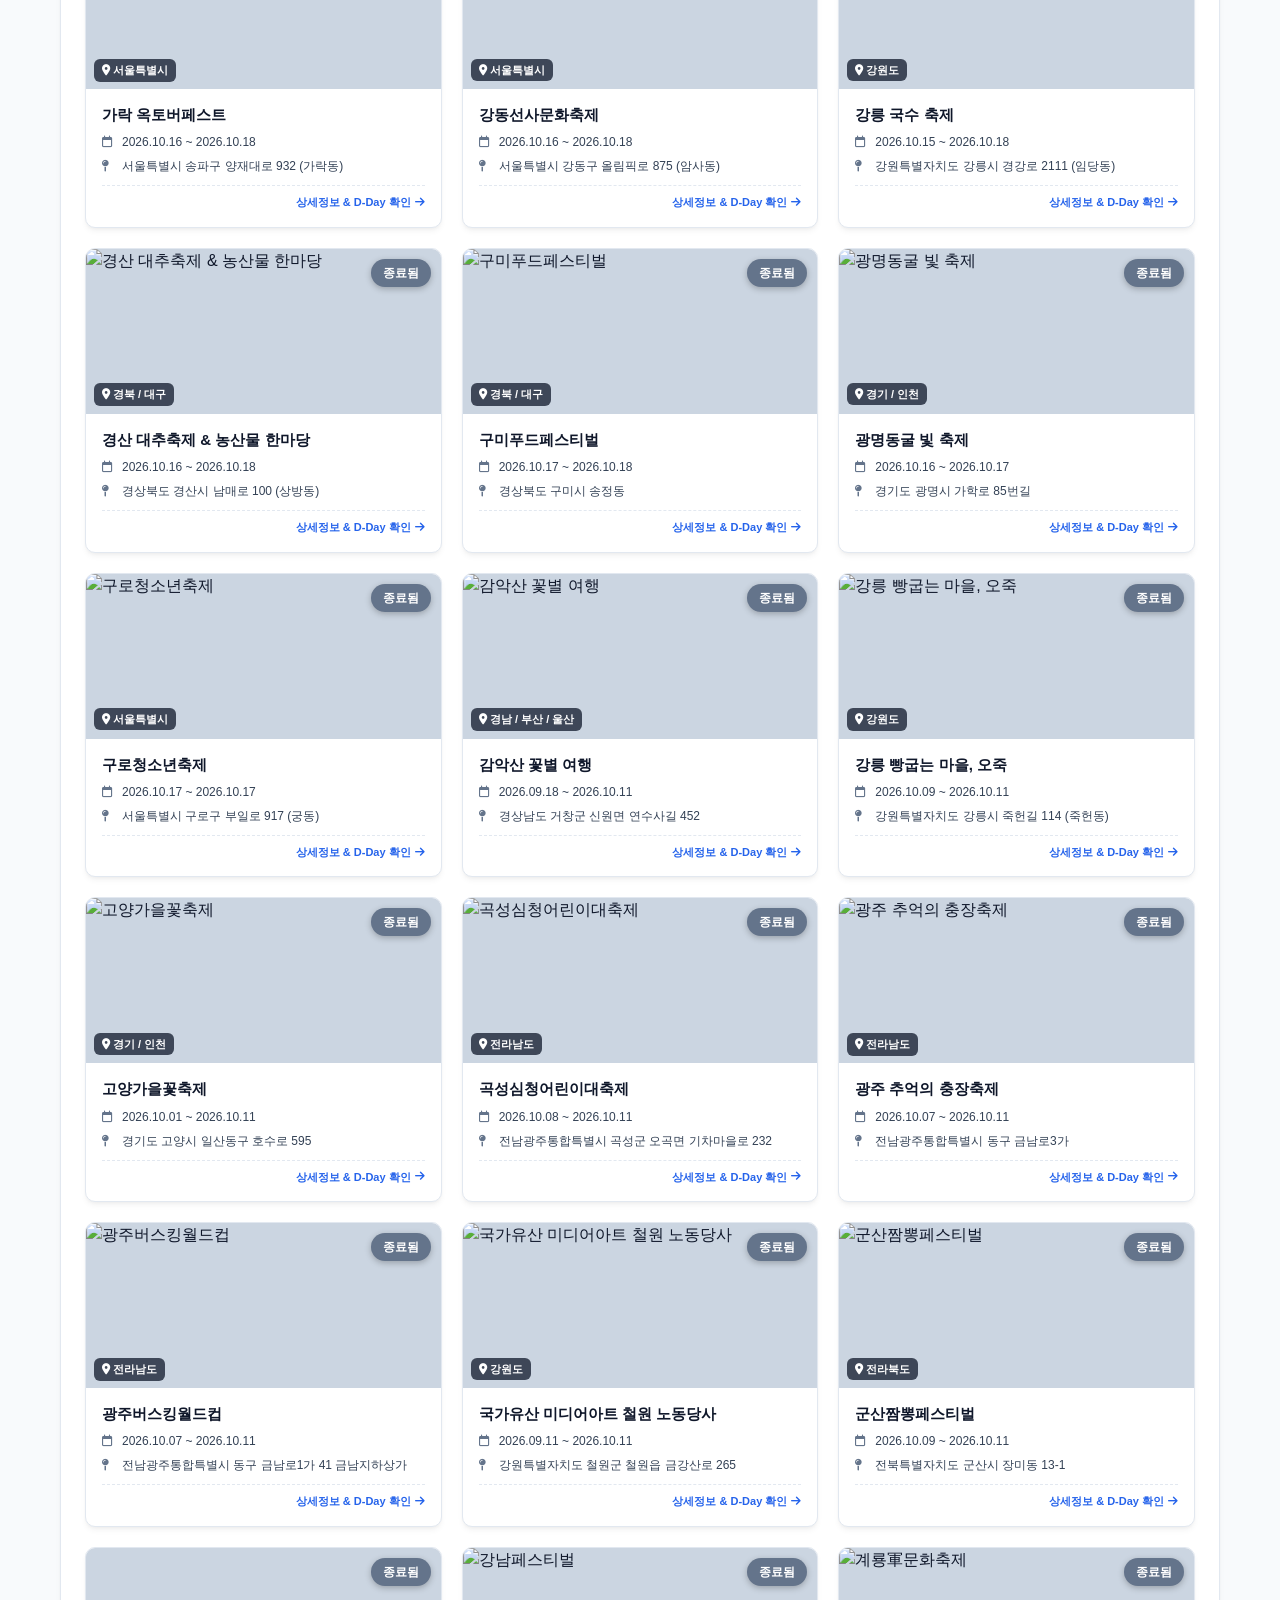
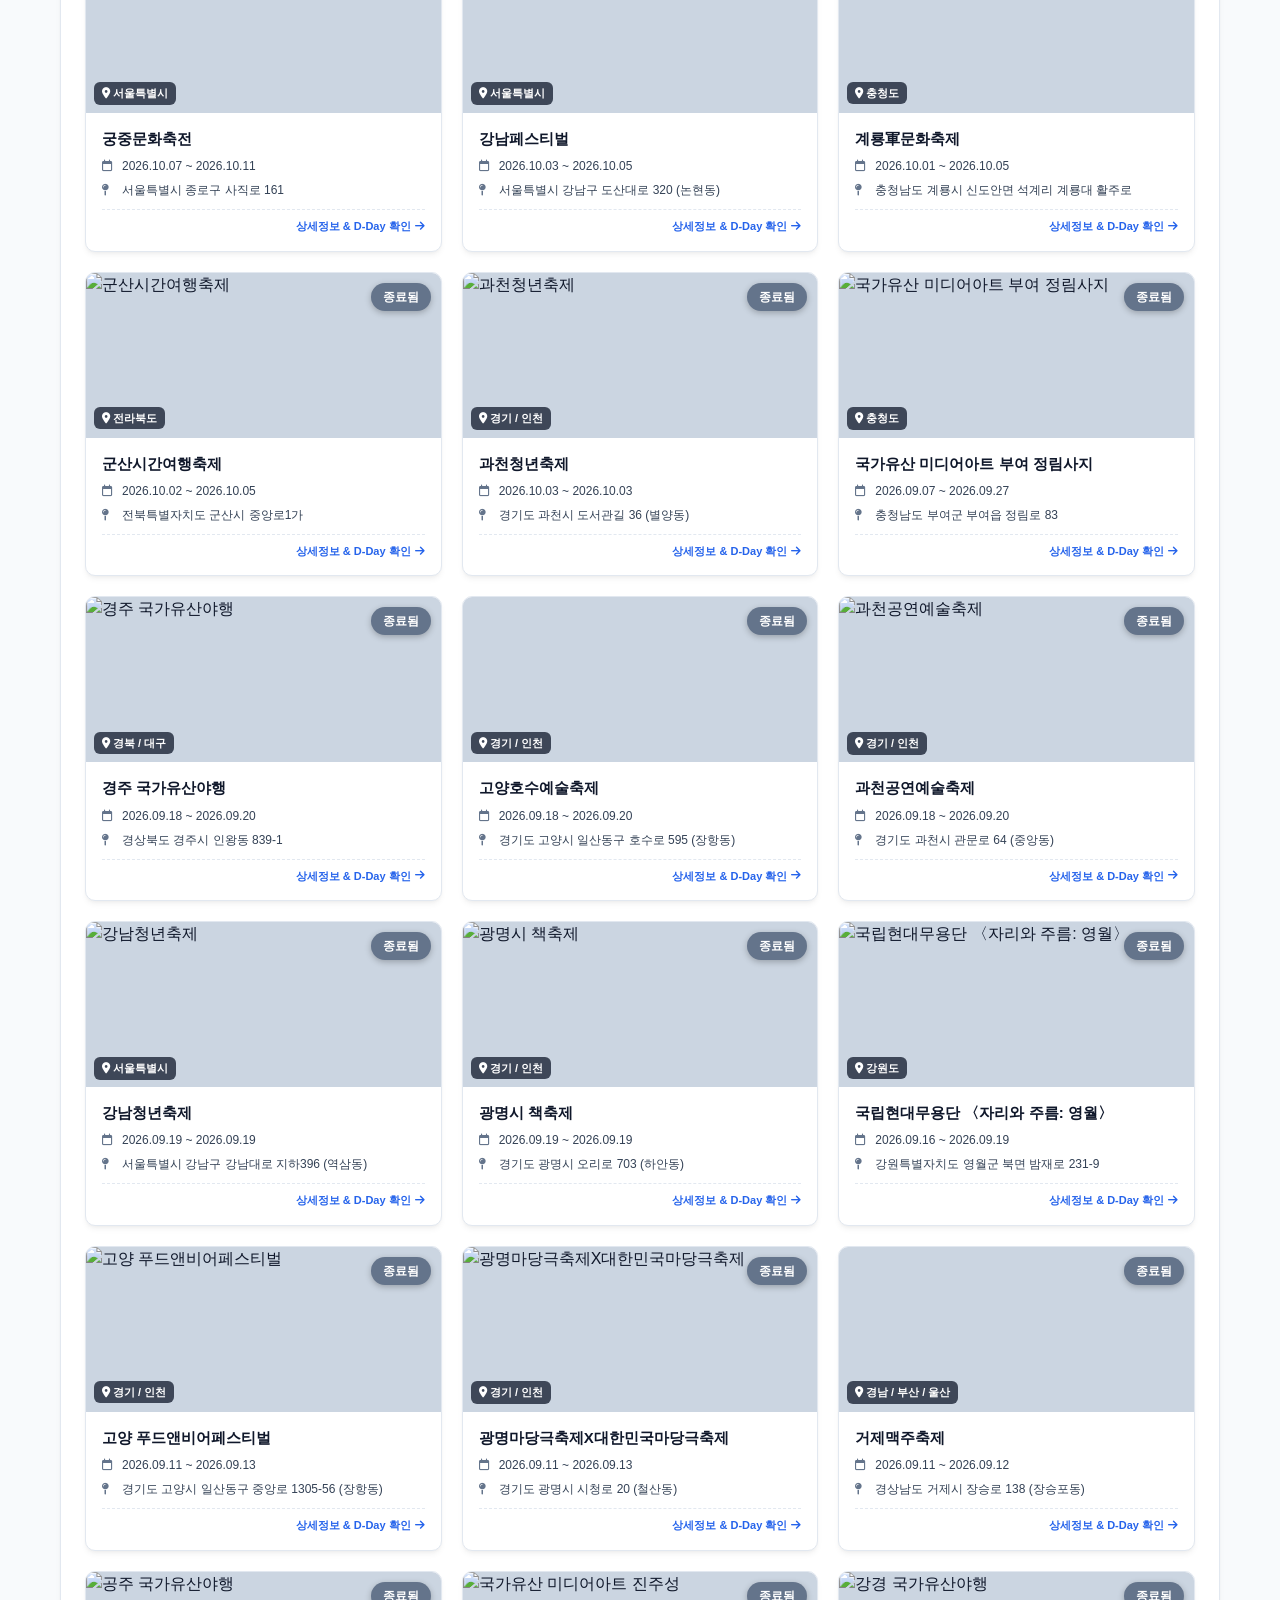
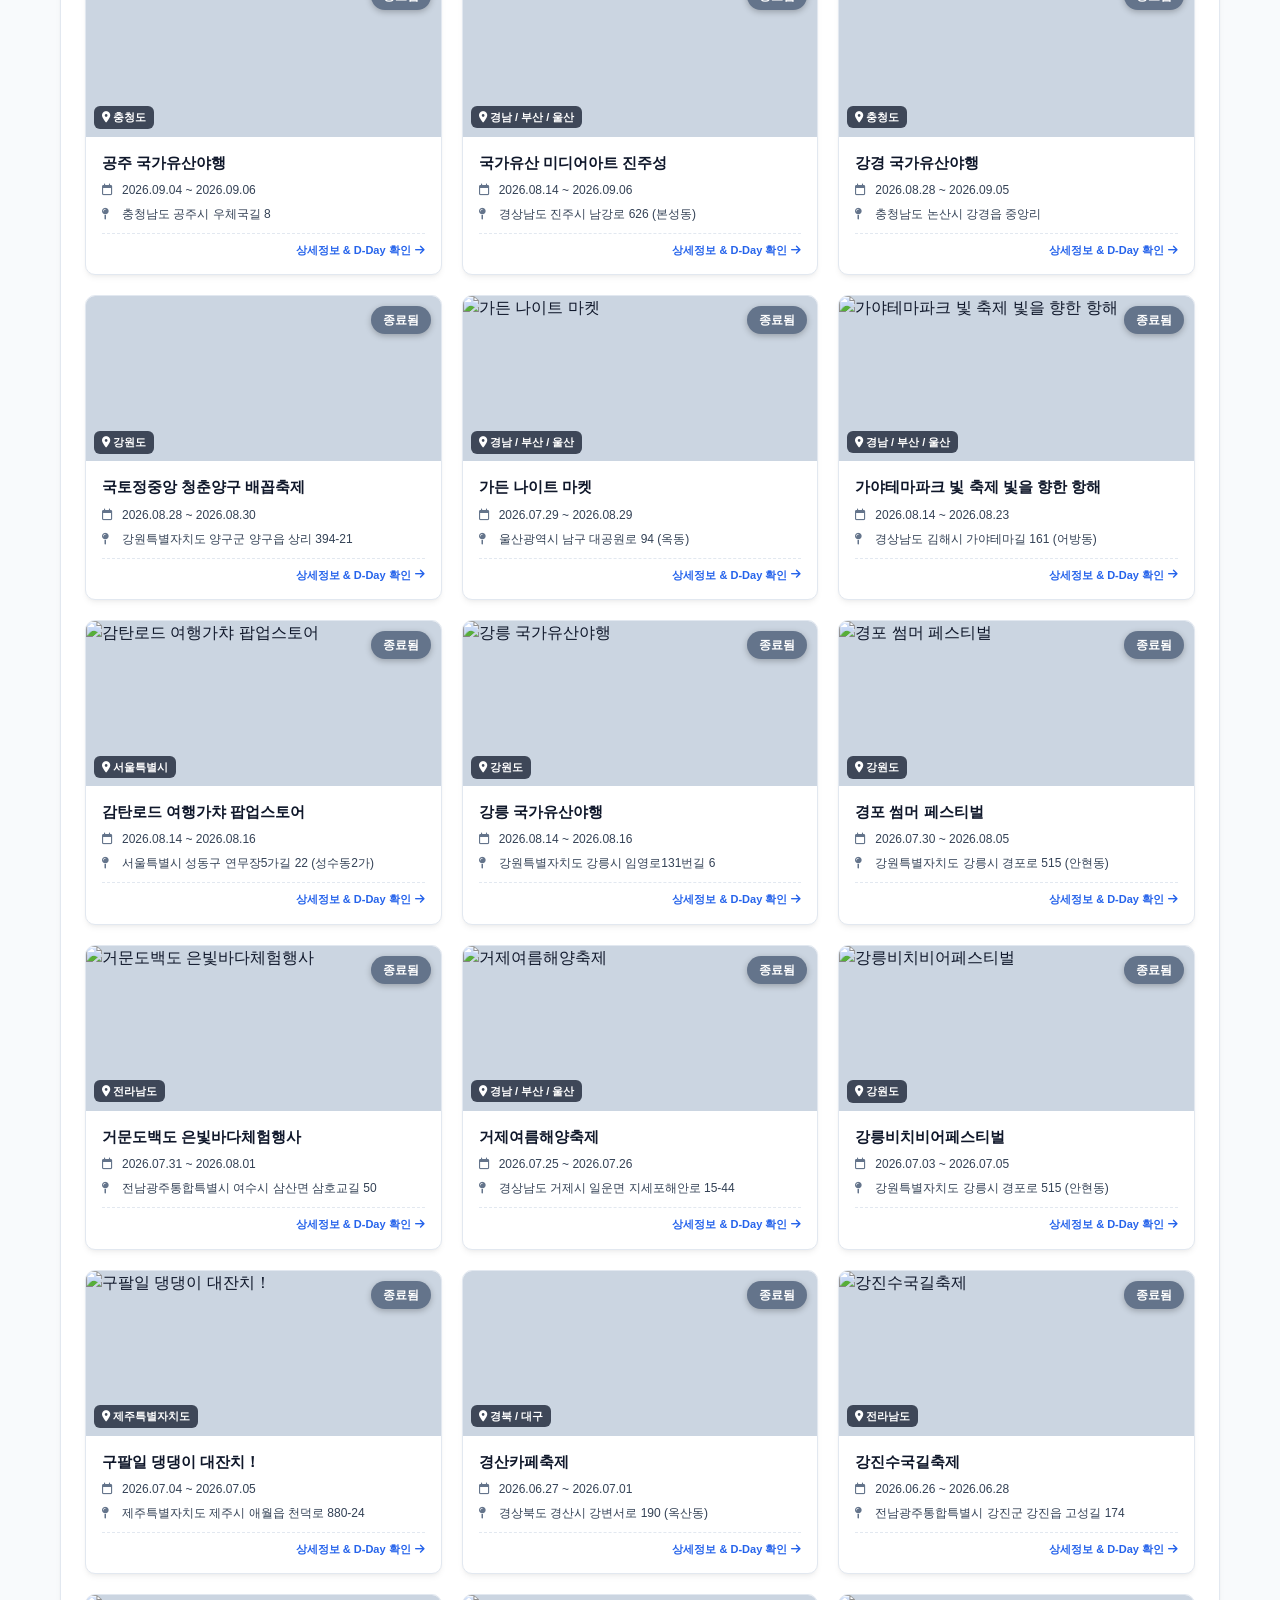
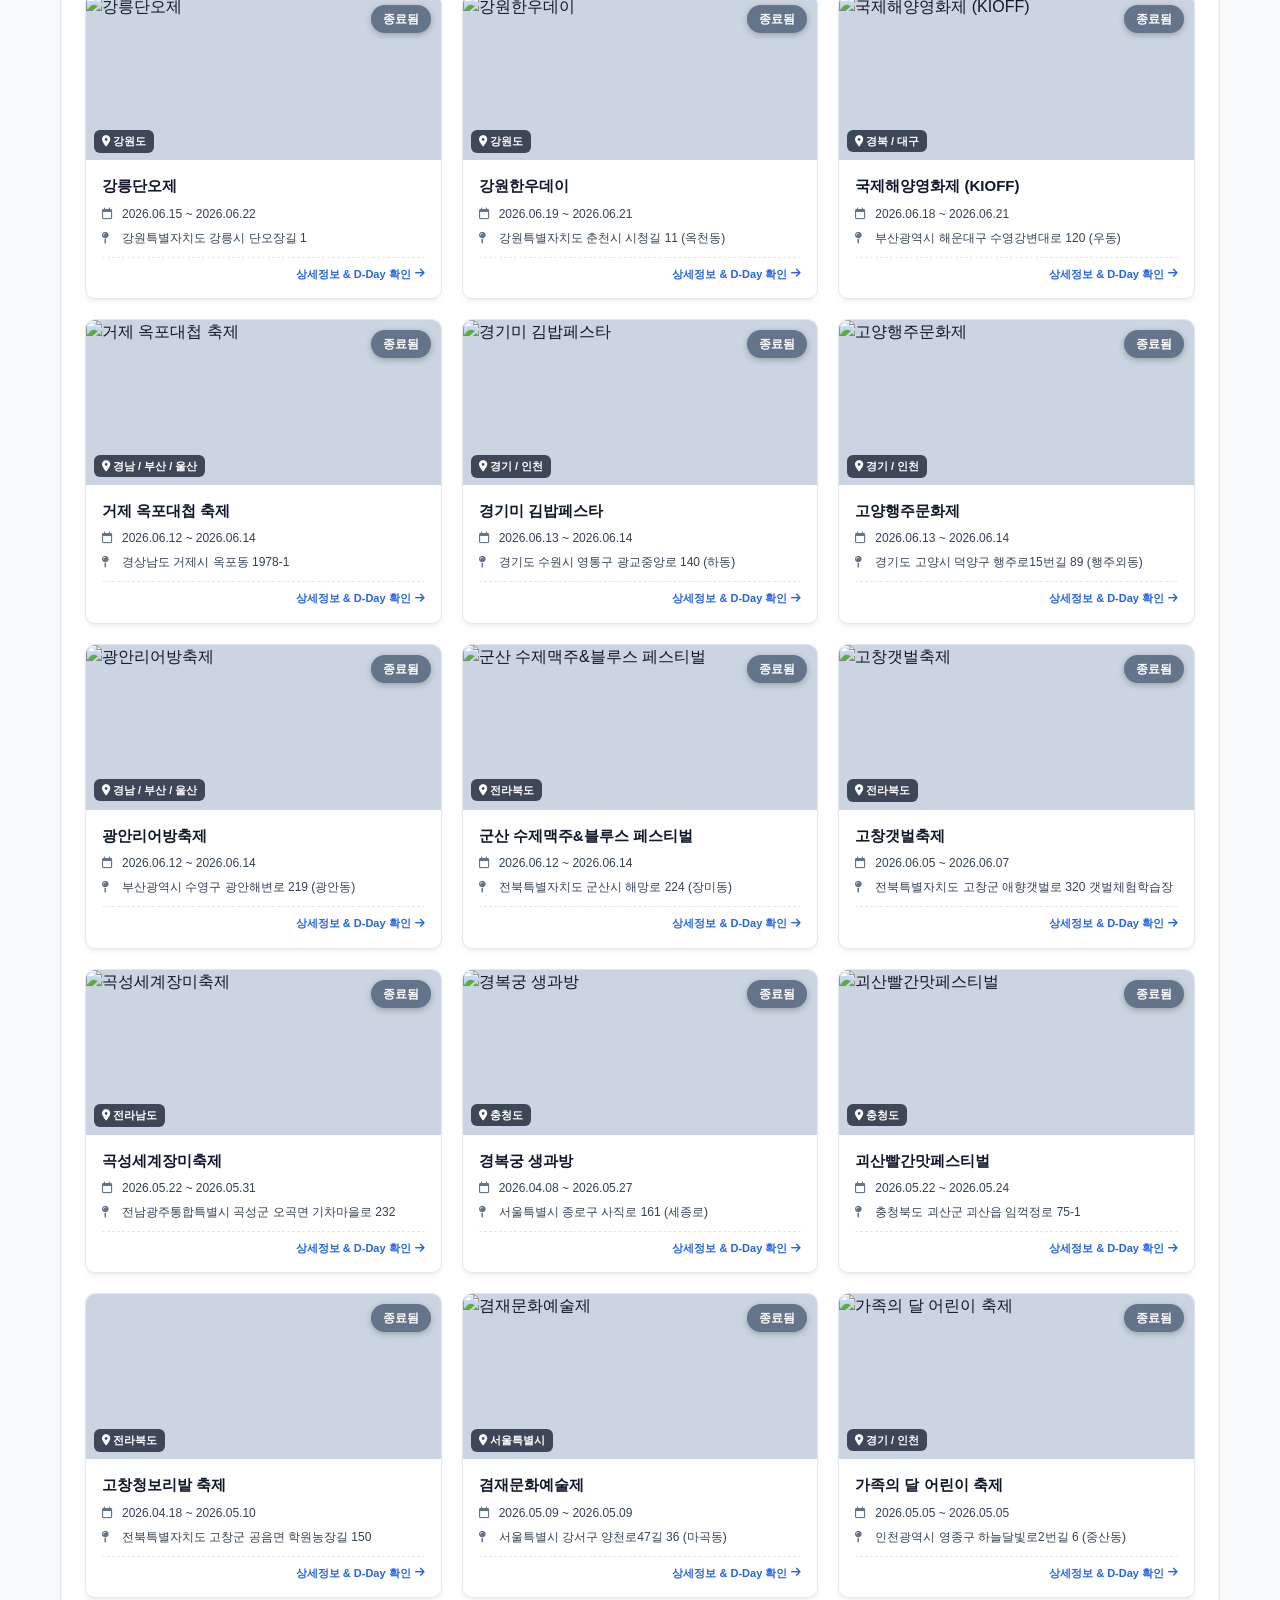
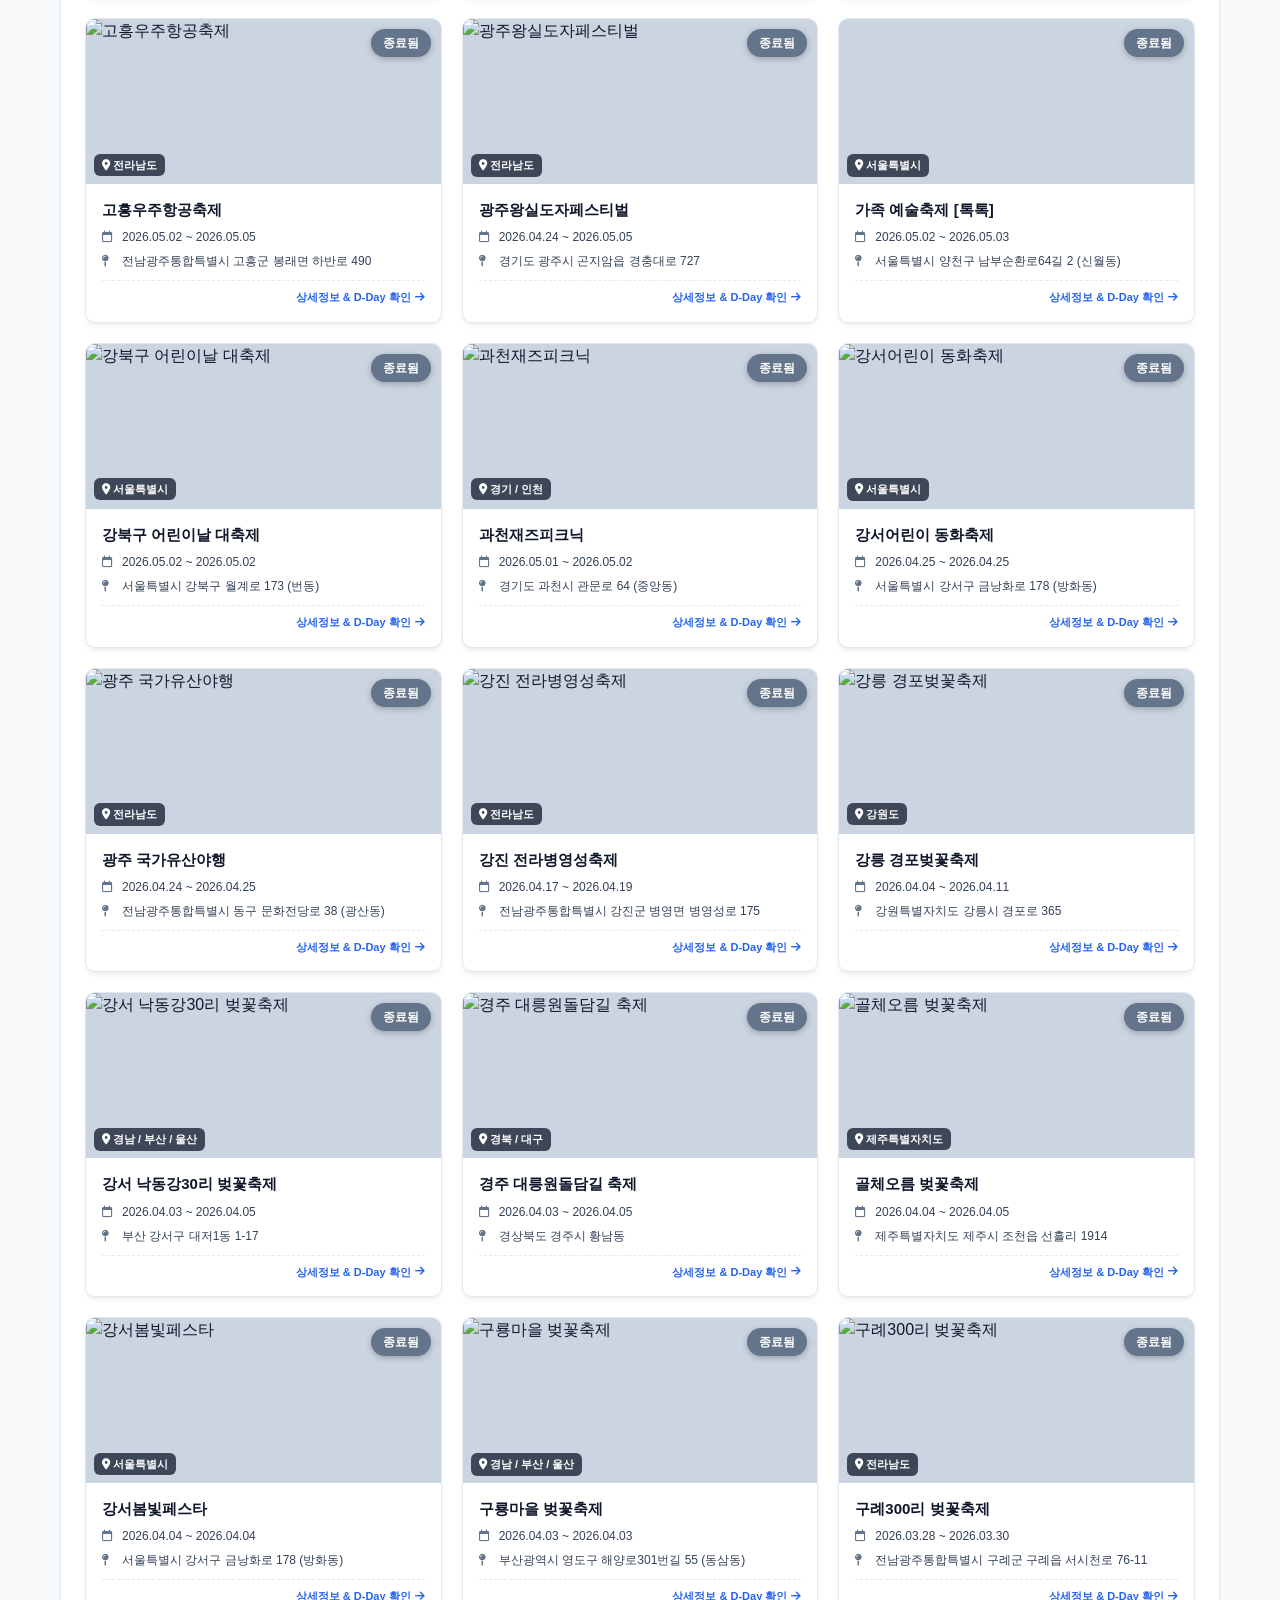
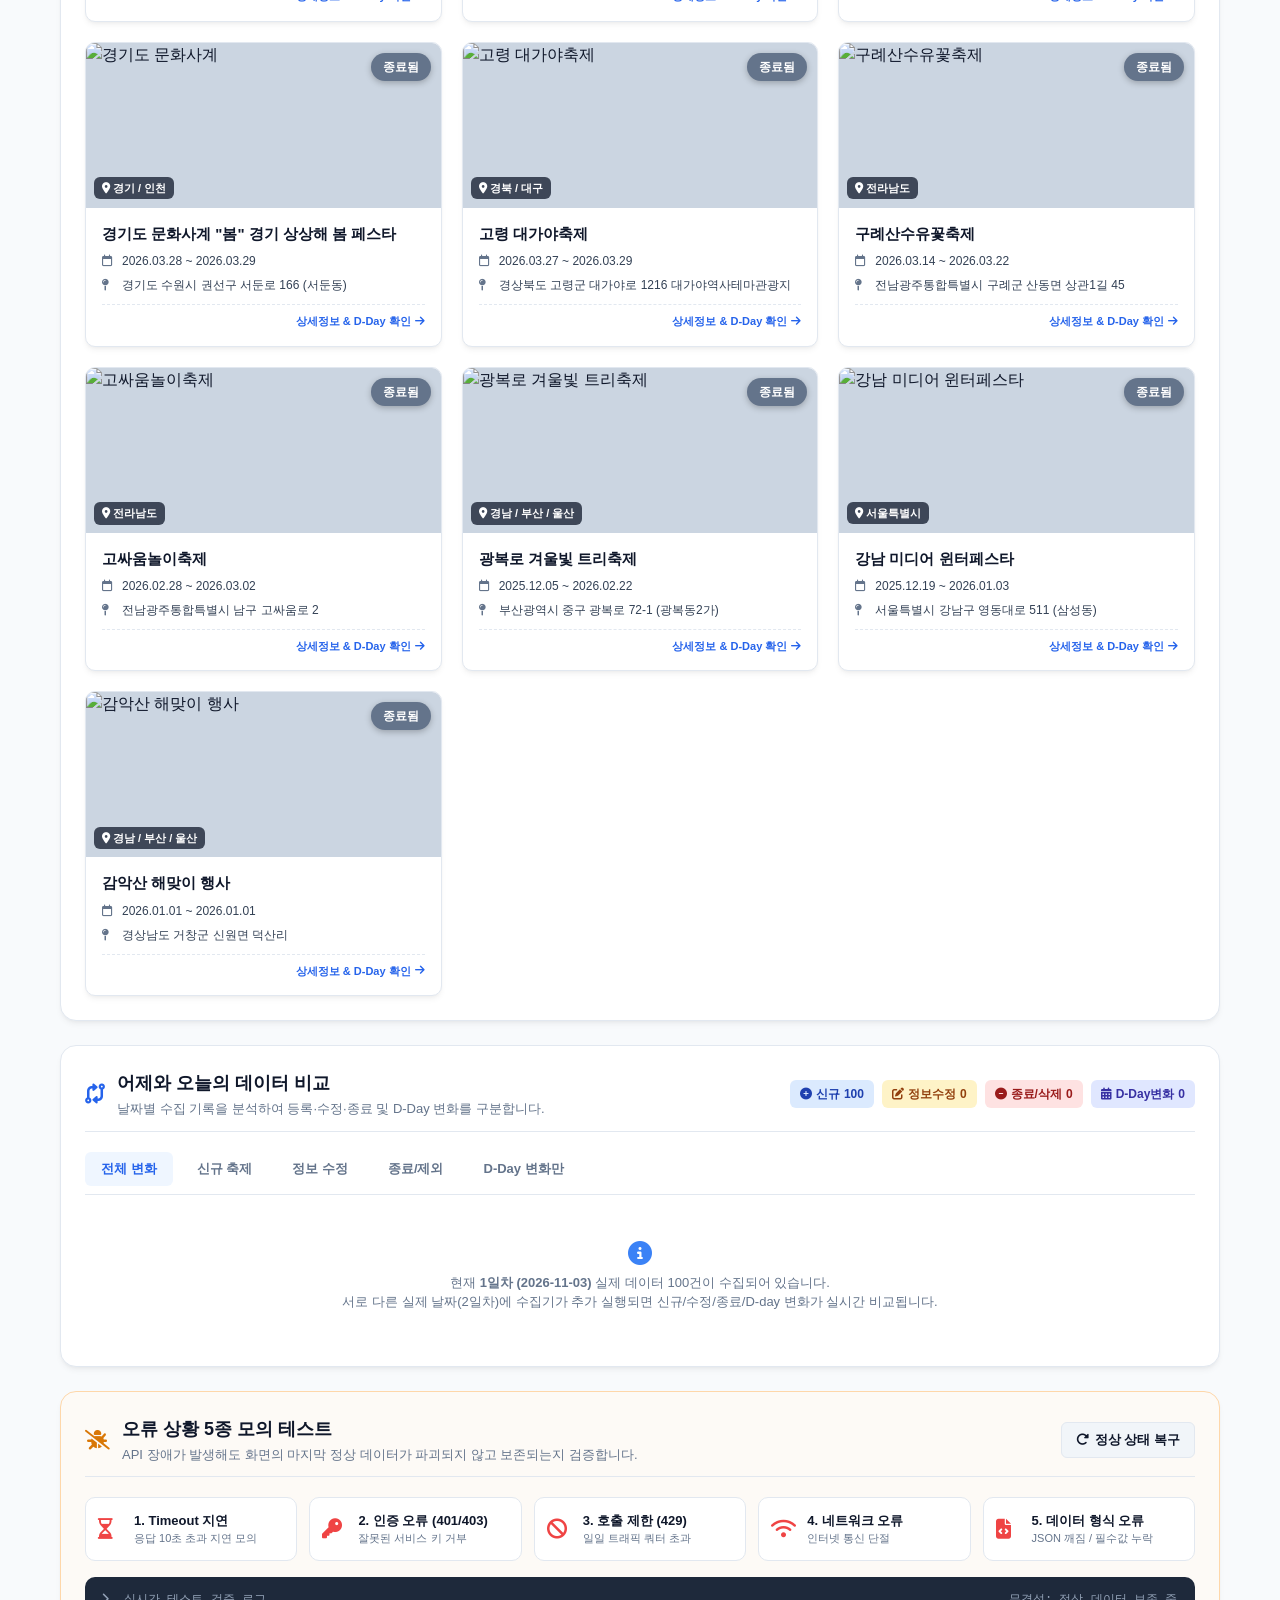
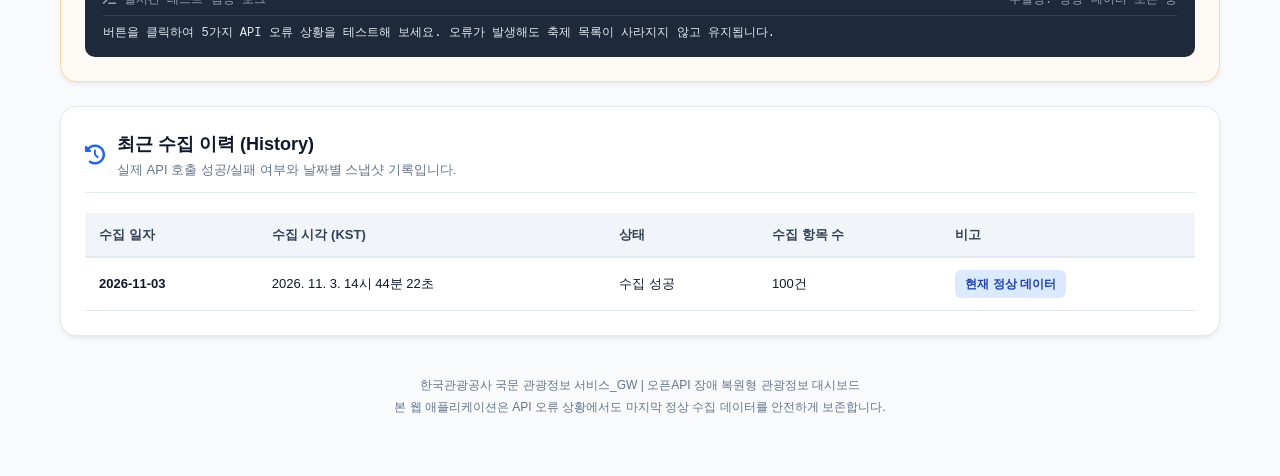
==== commit e79fd952: "feat: 사용자 업로드 대한민국 일러스트 지도 기반 인터랙티브 핀 선택 UI 구현 및 배포" ====
--- a/public/index.html
+++ b/public/index.html
@@ -3,7 +3,7 @@
 <head>
   <meta charset="UTF-8">
   <meta name="viewport" content="width=device-width, initial-scale=1.0">
-  <title>오늘의 진짜 관광정보판 — 지역별 축제 지도 & Fail-Safe 대시보드</title>
+  <title>오늘의 진짜 관광정보판 — 일러스트 지역 지도 & Fail-Safe 축제 대시보드</title>
   <link rel="stylesheet" href="style.css">
   <link rel="stylesheet" href="https://cdnjs.cloudflare.com/ajax/libs/font-awesome/6.4.0/css/all.min.css">
 </head>
@@ -65,15 +65,15 @@
       </div>
     </section>
 
-    <!-- ★ 신규 추가: 원하는 지역의 축제를 고를 수 있는 대한민국 지도 & 지역 선택 영역 -->
+    <!-- ★ 신규 일러스트 지도 선택 영역 (요청 디자인 반영) -->
     <section class="section map-selection-section" id="region-map-section">
-      <div class="card map-card">
+      <div class="card illust-map-card">
         <div class="section-title-wrap">
           <div class="title-with-icon">
             <i class="fa-solid fa-compass icon-primary"></i>
             <div>
-              <h3>대한민국 지역별 축제 지도</h3>
-              <p class="section-desc">지도를 클릭하거나 원하는 지역 버튼을 선택하여 해당 지역만의 축제를 모아보세요.</p>
+              <h3>대한민국 일러스트 여행 지도</h3>
+              <p class="section-desc">지도의 권역 핀을 누르거나 우측 지역 버튼을 선택하여 축제를 확인하세요.</p>
             </div>
           </div>
           <button class="btn btn-sm btn-outline active" id="btn-region-all" data-region="all">
@@ -81,73 +81,111 @@
           </button>
         </div>
 
-        <div class="map-interactive-container">
-          <!-- 인터랙티브 SVG 지도 영역 -->
-          <div class="svg-map-wrapper">
-            <div class="map-title-bar">
-              <span><i class="fa-solid fa-arrow-pointer"></i> 지도를 클릭하면 해당 지역 축제가 표시됩니다</span>
-              <span id="map-hover-info" class="map-hover-tag">지역을 선택하세요</span>
-            </div>
-            
-            <svg id="korea-svg-map" viewBox="0 0 520 620" class="korea-map-svg">
-              <!-- 서울/경기/인천 -->
-              <g class="map-region-group" data-region="seoul" id="map-reg-seoul">
-                <circle cx="165" cy="145" r="24" class="region-node node-seoul" />
-                <text x="165" y="149" class="region-text">서울</text>
-              </g>
-              <g class="map-region-group" data-region="gyeonggi" id="map-reg-gyeonggi">
-                <path d="M130,105 L215,95 L225,185 L140,200 L115,160 Z" class="region-polygon poly-gyeonggi" />
-                <text x="175" y="190" class="region-text">경기/인천</text>
-              </g>
-
-              <!-- 강원도 -->
-              <g class="map-region-group" data-region="gangwon" id="map-reg-gangwon">
-                <path d="M225,85 L350,110 L330,220 L230,185 Z" class="region-polygon poly-gangwon" />
-                <text x="280" y="150" class="region-text">강원도</text>
-              </g>
-
-              <!-- 충청도 (충북 / 충남 / 대전 / 세종) -->
-              <g class="map-region-group" data-region="chungcheong" id="map-reg-chungcheong">
-                <path d="M125,205 L235,190 L275,260 L195,305 L115,280 Z" class="region-polygon poly-chungcheong" />
-                <text x="180" y="250" class="region-text highlight-region">충청도 (충남·충북·대전·세종)</text>
-              </g>
-
-              <!-- 경상북도 & 대구 -->
-              <g class="map-region-group" data-region="gyeongbuk" id="map-reg-gyeongbuk">
-                <path d="M280,215 L385,225 L395,345 L285,340 L270,265 Z" class="region-polygon poly-gyeongbuk" />
-                <text x="330" y="280" class="region-text">경북/대구</text>
-              </g>
-
-              <!-- 전라북도 -->
-              <g class="map-region-group" data-region="jeonbuk" id="map-reg-jeonbuk">
-                <path d="M115,290 L205,310 L220,380 L110,370 Z" class="region-polygon poly-jeonbuk" />
-                <text x="160" y="345" class="region-text highlight-region">전라북도</text>
-              </g>
-
-              <!-- 전라남도 & 광주 -->
-              <g class="map-region-group" data-region="jeonnam" id="map-reg-jeonnam">
-                <path d="M100,380 L225,385 L215,485 L90,470 Z" class="region-polygon poly-jeonnam" />
-                <text x="155" y="435" class="region-text highlight-region">전라남도 (광주)</text>
-              </g>
-
-              <!-- 경상남도 & 부산/울산 -->
-              <g class="map-region-group" data-region="gyeongnam" id="map-reg-gyeongnam">
-                <path d="M225,355 L380,350 L395,445 L270,480 L220,395 Z" class="region-polygon poly-gyeongnam" />
-                <text x="295" y="420" class="region-text">경남/부산/울산</text>
-              </g>
-
-              <!-- 제주특별자치도 -->
-              <g class="map-region-group" data-region="jeju" id="map-reg-jeju">
-                <ellipse cx="140" cy="555" rx="50" ry="26" class="region-polygon poly-jeju" />
-                <text x="140" y="560" class="region-text">제주도</text>
-              </g>
-            </svg>
-          </div>
-
-          <!-- 지역 선택 퀵 버튼 리스트 -->
+        <div class="illust-map-layout">
+          <!-- 일러스트 지도 인터랙티브 뷰 -->
+          <div class="illust-map-stage">
+            <div class="stage-sky-decor">
+              <span class="cloud cloud-1"><i class="fa-solid fa-cloud"></i></span>
+              <span class="cloud cloud-2"><i class="fa-solid fa-cloud"></i></span>
+            </div>
+
+            <div class="illust-image-container">
+              <img src="assets/korea-map-illust.png" alt="South Korea Illustration Map" class="illust-base-img" id="illust-map-img">
+
+              <!-- 인터랙티브 핀 핫스팟 레이어 (각 권역별 좌표 배치) -->
+              
+              <!-- 1. 서울 / 수도권 -->
+              <div class="map-hotspot-pin pin-seoul" data-region="seoul" title="서울특별시">
+                <div class="pin-marker"><i class="fa-solid fa-tower-observation"></i></div>
+                <div class="pin-badge">
+                  <strong>서울</strong>
+                  <span class="pin-cnt" id="pin-cnt-seoul">0</span>
+                </div>
+              </div>
+
+              <!-- 2. 경기 / 인천 -->
+              <div class="map-hotspot-pin pin-gyeonggi" data-region="gyeonggi" title="경기 / 인천">
+                <div class="pin-marker"><i class="fa-solid fa-city"></i></div>
+                <div class="pin-badge">
+                  <strong>경기/인천</strong>
+                  <span class="pin-cnt" id="pin-cnt-gyeonggi">0</span>
+                </div>
+              </div>
+
+              <!-- 3. 강원도 -->
+              <div class="map-hotspot-pin pin-gangwon" data-region="gangwon" title="강원도">
+                <div class="pin-marker"><i class="fa-solid fa-mountain-sun"></i></div>
+                <div class="pin-badge">
+                  <strong>강원도</strong>
+                  <span class="pin-cnt" id="pin-cnt-gangwon">0</span>
+                </div>
+              </div>
+
+              <!-- 4. 충청도 (충북/충남/대전/세종) - 강조 -->
+              <div class="map-hotspot-pin pin-chungcheong highlight-spot" data-region="chungcheong" title="충청도 (충남·충북·대전·세종)">
+                <div class="pin-marker marker-pulse"><i class="fa-solid fa-landmark"></i></div>
+                <div class="pin-badge badge-glow">
+                  <strong>충청도</strong>
+                  <span class="pin-cnt" id="pin-cnt-chungcheong">0</span>
+                </div>
+              </div>
+
+              <!-- 5. 전라북도 - 강조 -->
+              <div class="map-hotspot-pin pin-jeonbuk highlight-spot" data-region="jeonbuk" title="전라북도 (전주·군산·익산 등)">
+                <div class="pin-marker marker-pulse"><i class="fa-solid fa-tree"></i></div>
+                <div class="pin-badge badge-glow">
+                  <strong>전라북도</strong>
+                  <span class="pin-cnt" id="pin-cnt-jeonbuk">0</span>
+                </div>
+              </div>
+
+              <!-- 6. 전라남도 & 광주 - 강조 -->
+              <div class="map-hotspot-pin pin-jeonnam highlight-spot" data-region="jeonnam" title="전라남도 (광주·여수·순천 등)">
+                <div class="pin-marker marker-pulse"><i class="fa-solid fa-sailboat"></i></div>
+                <div class="pin-badge badge-glow">
+                  <strong>전라남도</strong>
+                  <span class="pin-cnt" id="pin-cnt-jeonnam">0</span>
+                </div>
+              </div>
+
+              <!-- 7. 경북 / 대구 -->
+              <div class="map-hotspot-pin pin-gyeongbuk" data-region="gyeongbuk" title="경상북도 / 대구">
+                <div class="pin-marker"><i class="fa-solid fa-building"></i></div>
+                <div class="pin-badge">
+                  <strong>경북/대구</strong>
+                  <span class="pin-cnt" id="pin-cnt-gyeongbuk">0</span>
+                </div>
+              </div>
+
+              <!-- 8. 경남 / 부산 / 울산 -->
+              <div class="map-hotspot-pin pin-gyeongnam" data-region="gyeongnam" title="경남 / 부산 / 울산">
+                <div class="pin-marker"><i class="fa-solid fa-ship"></i></div>
+                <div class="pin-badge">
+                  <strong>경남/부산/울산</strong>
+                  <span class="pin-cnt" id="pin-cnt-gyeongnam">0</span>
+                </div>
+              </div>
+
+              <!-- 9. 제주특별자치도 -->
+              <div class="map-hotspot-pin pin-jeju" data-region="jeju" title="제주특별자치도">
+                <div class="pin-marker"><i class="fa-solid fa-volcano"></i></div>
+                <div class="pin-badge">
+                  <strong>제주도</strong>
+                  <span class="pin-cnt" id="pin-cnt-jeju">0</span>
+                </div>
+              </div>
+            </div>
+
+            <div class="illust-map-footer-guide">
+              <i class="fa-solid fa-lightbulb"></i> 지도의 핀을 클릭하면 해당 권역 축제로 바로 이동합니다!
+            </div>
+          </div>
+
+          <!-- 지역 퀵 선택 패널 -->
           <div class="region-buttons-panel">
             <h4><i class="fa-solid fa-signs-post"></i> 권역 바로가기</h4>
             <div class="region-btn-grid">
+              <!-- 충청도 -->
               <button class="btn-region" data-region="chungcheong">
                 <div class="region-btn-header">
                   <span class="reg-name"><i class="fa-solid fa-location-dot reg-icon-chungcheong"></i> 충청도</span>
@@ -156,22 +194,25 @@
                 <small class="reg-sub">충남 · 충북 · 대전 · 세종</small>
               </button>
 
+              <!-- 전라북도 -->
               <button class="btn-region" data-region="jeonbuk">
                 <div class="region-btn-header">
                   <span class="reg-name"><i class="fa-solid fa-location-dot reg-icon-jeonbuk"></i> 전라북도</span>
                   <span class="reg-count" id="cnt-region-jeonbuk">0건</span>
                 </div>
-                <small class="reg-sub">전주 · 군산 · 익산 · 남원 등</small>
-              </button>
-
+                <small class="reg-sub">전주 · 군산 · 익산 · 남원</small>
+              </button>
+
+              <!-- 전라남도 -->
               <button class="btn-region" data-region="jeonnam">
                 <div class="region-btn-header">
                   <span class="reg-name"><i class="fa-solid fa-location-dot reg-icon-jeonnam"></i> 전라남도</span>
                   <span class="reg-count" id="cnt-region-jeonnam">0건</span>
                 </div>
-                <small class="reg-sub">광주 · 여수 · 순천 · 목포 등</small>
-              </button>
-
+                <small class="reg-sub">광주 · 여수 · 순천 · 목포</small>
+              </button>
+
+              <!-- 서울 -->
               <button class="btn-region" data-region="seoul">
                 <div class="region-btn-header">
                   <span class="reg-name"><i class="fa-solid fa-location-dot"></i> 서울특별시</span>
@@ -180,6 +221,7 @@
                 <small class="reg-sub">수도권 도심 축제</small>
               </button>
 
+              <!-- 경기/인천 -->
               <button class="btn-region" data-region="gyeonggi">
                 <div class="region-btn-header">
                   <span class="reg-name"><i class="fa-solid fa-location-dot"></i> 경기 / 인천</span>
@@ -188,30 +230,34 @@
                 <small class="reg-sub">경기 남부/북부 & 인천</small>
               </button>
 
+              <!-- 강원도 -->
               <button class="btn-region" data-region="gangwon">
                 <div class="region-btn-header">
                   <span class="reg-name"><i class="fa-solid fa-location-dot"></i> 강원도</span>
                   <span class="reg-count" id="cnt-region-gangwon">0건</span>
                 </div>
-                <small class="reg-sub">춘천 · 강릉 · 속초 · 원주 등</small>
-              </button>
-
+                <small class="reg-sub">춘천 · 강릉 · 속초 · 원주</small>
+              </button>
+
+              <!-- 경북/대구 -->
               <button class="btn-region" data-region="gyeongbuk">
                 <div class="region-btn-header">
                   <span class="reg-name"><i class="fa-solid fa-location-dot"></i> 경북 / 대구</span>
                   <span class="reg-count" id="cnt-region-gyeongbuk">0건</span>
                 </div>
-                <small class="reg-sub">경주 · 안동 · 포항 · 대구 등</small>
-              </button>
-
+                <small class="reg-sub">경주 · 안동 · 포항 · 대구</small>
+              </button>
+
+              <!-- 경남/부산/울산 -->
               <button class="btn-region" data-region="gyeongnam">
                 <div class="region-btn-header">
                   <span class="reg-name"><i class="fa-solid fa-location-dot"></i> 경남 / 부산 / 울산</span>
                   <span class="reg-count" id="cnt-region-gyeongnam">0건</span>
                 </div>
-                <small class="reg-sub">부산 · 김해 · 통영 · 울산 등</small>
-              </button>
-
+                <small class="reg-sub">부산 · 김해 · 통영 · 울산</small>
+              </button>
+
+              <!-- 제주도 -->
               <button class="btn-region" data-region="jeju">
                 <div class="region-btn-header">
                   <span class="reg-name"><i class="fa-solid fa-location-dot"></i> 제주특별자치도</span>
@@ -405,7 +451,7 @@
     </footer>
   </div>
 
-  <!-- ★ 신규 추가: 축제 상세 정보 팝업 모달 -->
+  <!-- 축제 상세 정보 팝업 모달 -->
   <div class="modal-overlay hidden" id="festival-modal">
     <div class="modal-card">
       <button class="modal-close-btn" id="modal-close">&times;</button>
--- a/public/style.css
+++ b/public/style.css
@@ -1,5 +1,5 @@
 /* =========================================================
-   오늘의 진짜 관광정보판 — 현대적 & 인터랙티브 지도/모달 스타일시트
+   오늘의 진짜 관광정보판 — 현대적 & 일러스트 지도/모달 스타일시트
    ========================================================= */
 
 :root {
@@ -268,114 +268,196 @@
 }
 
 /* =========================================================
-   ★ 신규 지도 및 권역 선택 컴포넌트
+   ★ 신규 일러스트 지도 레이아웃 & 핀 인터랙션
    ========================================================= */
-.map-interactive-container {
+.illust-map-card {
+  background: #ffffff;
+}
+
+.illust-map-layout {
   display: grid;
-  grid-template-columns: 360px 1fr;
-  gap: 24px;
-  align-items: center;
-}
-
-.svg-map-wrapper {
-  background: #f1f5f9;
+  grid-template-columns: minmax(320px, 520px) 1fr;
+  gap: 28px;
+  align-items: center;
+}
+
+.illust-map-stage {
+  background: linear-gradient(180deg, #71c8f6 0%, #4cb3f1 100%);
+  border-radius: var(--radius-lg);
+  padding: 16px;
+  box-shadow: inset 0 2px 10px rgba(0,0,0,0.1), 0 8px 20px rgba(75, 179, 241, 0.25);
+  position: relative;
+  overflow: hidden;
+  display: flex;
+  flex-direction: column;
+  align-items: center;
+}
+
+.stage-sky-decor {
+  position: absolute;
+  top: 10px;
+  left: 10px;
+  right: 10px;
+  pointer-events: none;
+}
+
+.cloud {
+  position: absolute;
+  color: rgba(255, 255, 255, 0.7);
+  font-size: 20px;
+  animation: floatCloud 8s ease-in-out infinite alternate;
+}
+
+.cloud-1 { top: 12px; left: 16px; font-size: 24px; }
+.cloud-2 { top: 20px; right: 80px; font-size: 18px; animation-duration: 6s; }
+
+@keyframes floatCloud {
+  from { transform: translateX(0); }
+  to { transform: translateX(18px); }
+}
+
+.illust-image-container {
+  position: relative;
+  width: 100%;
+  max-width: 480px;
+  margin: 0 auto;
   border-radius: var(--radius-md);
-  padding: 16px;
-  border: 1px solid var(--gray-200);
-  text-align: center;
+  overflow: hidden;
+  line-height: 0;
+}
+
+.illust-base-img {
+  width: 100%;
+  height: auto;
+  display: block;
+  user-select: none;
+  filter: contrast(1.02);
+}
+
+/* 지도 위 인터랙티브 핫스팟 핀 */
+.map-hotspot-pin {
+  position: absolute;
+  transform: translate(-50%, -50%);
+  cursor: pointer;
+  z-index: 10;
   display: flex;
   flex-direction: column;
   align-items: center;
-}
-
-.map-title-bar {
-  width: 100%;
-  display: flex;
-  justify-content: space-between;
-  align-items: center;
+  transition: transform 0.2s cubic-bezier(0.175, 0.885, 0.32, 1.275);
+}
+
+.map-hotspot-pin:hover {
+  transform: translate(-50%, -60%) scale(1.15);
+  z-index: 30;
+}
+
+.map-hotspot-pin.active {
+  transform: translate(-50%, -60%) scale(1.22);
+  z-index: 40;
+}
+
+/* 핀 마커 원형 */
+.pin-marker {
+  width: 28px;
+  height: 28px;
+  border-radius: 50%;
+  background: #ffffff;
+  color: #1e3a8a;
+  display: flex;
+  align-items: center;
+  justify-content: center;
+  font-size: 13px;
+  box-shadow: 0 4px 10px rgba(0, 0, 0, 0.25);
+  border: 2px solid #2563eb;
+  transition: all 0.2s ease;
+}
+
+.map-hotspot-pin:hover .pin-marker {
+  background: #2563eb;
+  color: #ffffff;
+  border-color: #ffffff;
+}
+
+.map-hotspot-pin.active .pin-marker {
+  background: #f59e0b;
+  color: #ffffff;
+  border-color: #ffffff;
+  box-shadow: 0 0 0 4px rgba(245, 158, 11, 0.4);
+}
+
+/* 핀 라벨 뱃지 */
+.pin-badge {
+  background: rgba(15, 23, 42, 0.88);
+  backdrop-filter: blur(4px);
+  color: #ffffff;
+  padding: 3px 8px;
+  border-radius: 9999px;
   font-size: 11px;
-  color: var(--gray-500);
-  margin-bottom: 8px;
-}
-
-.map-hover-tag {
-  background: #ffffff;
-  padding: 2px 8px;
+  font-weight: 700;
+  margin-top: 3px;
+  white-space: nowrap;
+  display: flex;
+  align-items: center;
+  gap: 4px;
+  box-shadow: 0 2px 6px rgba(0,0,0,0.3);
+  pointer-events: none;
+}
+
+.pin-cnt {
+  background: var(--primary);
+  color: #ffffff;
+  font-size: 10px;
+  padding: 1px 5px;
   border-radius: 9999px;
-  border: 1px solid var(--gray-200);
-  font-weight: 600;
-  color: var(--primary);
-}
-
-.korea-map-svg {
-  width: 100%;
-  max-width: 320px;
-  height: auto;
-  filter: drop-shadow(0 4px 6px rgba(0,0,0,0.06));
-}
-
-.map-region-group {
-  cursor: pointer;
-  transition: all 0.25s ease;
-}
-
-.region-node, .region-polygon {
-  fill: #cbd5e1;
-  stroke: #ffffff;
-  stroke-width: 3;
-  transition: all 0.25s ease;
-}
-
-/* 권역별 파스텔톤 컬러 */
-.node-seoul { fill: #93c5fd; }
-.poly-gyeonggi { fill: #bfdbfe; }
-.poly-gangwon { fill: #a7f3d0; }
-.poly-chungcheong { fill: #fde68a; }
-.poly-jeonbuk { fill: #fed7aa; }
-.poly-jeonnam { fill: #fbcfe8; }
-.poly-gyeongbuk { fill: #c7d2fe; }
-.poly-gyeongnam { fill: #ddd6fe; }
-.poly-jeju { fill: #99f6e4; }
-
-.region-text {
-  font-size: 12px;
+}
+
+.map-hotspot-pin.active .pin-badge {
+  background: #1e3a8a;
+  border: 1px solid #93c5fd;
+}
+
+.map-hotspot-pin.active .pin-cnt {
+  background: #f59e0b;
+}
+
+/* 충청 / 전북 / 전남 등 주요 강조 핀 펄스 애니메이션 */
+.highlight-spot .marker-pulse {
+  border-color: #ea580c;
+  color: #ea580c;
+  animation: pulseRing 2s infinite;
+}
+
+@keyframes pulseRing {
+  0% { box-shadow: 0 0 0 0 rgba(234, 88, 12, 0.6); }
+  70% { box-shadow: 0 0 0 8px rgba(234, 88, 12, 0); }
+  100% { box-shadow: 0 0 0 0 rgba(234, 88, 12, 0); }
+}
+
+/* 각 권역별 정밀 백분율 좌표 (일러스트 지도 매핑) */
+.pin-seoul { top: 25%; left: 37%; }
+.pin-gyeonggi { top: 31%; left: 24%; }
+.pin-gangwon { top: 25%; left: 62%; }
+.pin-chungcheong { top: 46%; left: 42%; }
+.pin-jeonbuk { top: 58%; left: 34%; }
+.pin-jeonnam { top: 73%; left: 33%; }
+.pin-gyeongbuk { top: 48%; left: 64%; }
+.pin-gyeongnam { top: 68%; left: 59%; }
+.pin-jeju { top: 90%; left: 32%; }
+
+.illust-map-footer-guide {
+  margin-top: 10px;
+  background: rgba(255, 255, 255, 0.9);
+  padding: 6px 14px;
+  border-radius: 9999px;
+  font-size: 11px;
   font-weight: 700;
-  fill: #1e293b;
-  text-anchor: middle;
-  pointer-events: none;
-  user-select: none;
-}
-
-.region-text.highlight-region {
-  font-size: 11px;
-  fill: #0f172a;
-}
-
-/* 지도 인터랙션 */
-.map-region-group:hover .region-node,
-.map-region-group:hover .region-polygon {
-  fill: var(--primary);
-  stroke: #1d4ed8;
-  filter: brightness(1.05);
-}
-
-.map-region-group:hover .region-text {
-  fill: #ffffff;
-}
-
-.map-region-group.active .region-node,
-.map-region-group.active .region-polygon {
-  fill: #1d4ed8 !important;
-  stroke: #fbbf24 !important;
-  stroke-width: 4 !important;
-}
-
-.map-region-group.active .region-text {
-  fill: #ffffff !important;
-  font-weight: 800;
-}
-
-/* 권역 버튼 패널 */
+  color: #0369a1;
+  display: flex;
+  align-items: center;
+  gap: 6px;
+}
+
+/* 우측 퀵 선택 버튼 패널 */
 .region-buttons-panel h4 {
   font-size: 14px;
   color: var(--gray-700);
@@ -384,7 +466,7 @@
 
 .region-btn-grid {
   display: grid;
-  grid-template-columns: repeat(auto-fill, minmax(180px, 1fr));
+  grid-template-columns: repeat(auto-fill, minmax(170px, 1fr));
   gap: 10px;
 }
 
@@ -451,7 +533,6 @@
   color: var(--gray-500);
 }
 
-/* 권역 아이콘 컬러 */
 .reg-icon-chungcheong { color: #d97706; }
 .reg-icon-jeonbuk { color: #ea580c; }
 .reg-icon-jeonnam { color: #db2777; }
@@ -661,7 +742,7 @@
 }
 
 /* =========================================================
-   ★ 신규 추가: 축제 상세 팝업 모달
+   축제 상세 팝업 모달
    ========================================================= */
 .modal-overlay {
   position: fixed;
@@ -1128,8 +1209,8 @@
 }
 
 /* Responsive */
-@media (max-width: 900px) {
-  .map-interactive-container {
+@media (max-width: 992px) {
+  .illust-map-layout {
     grid-template-columns: 1fr;
   }
 }
